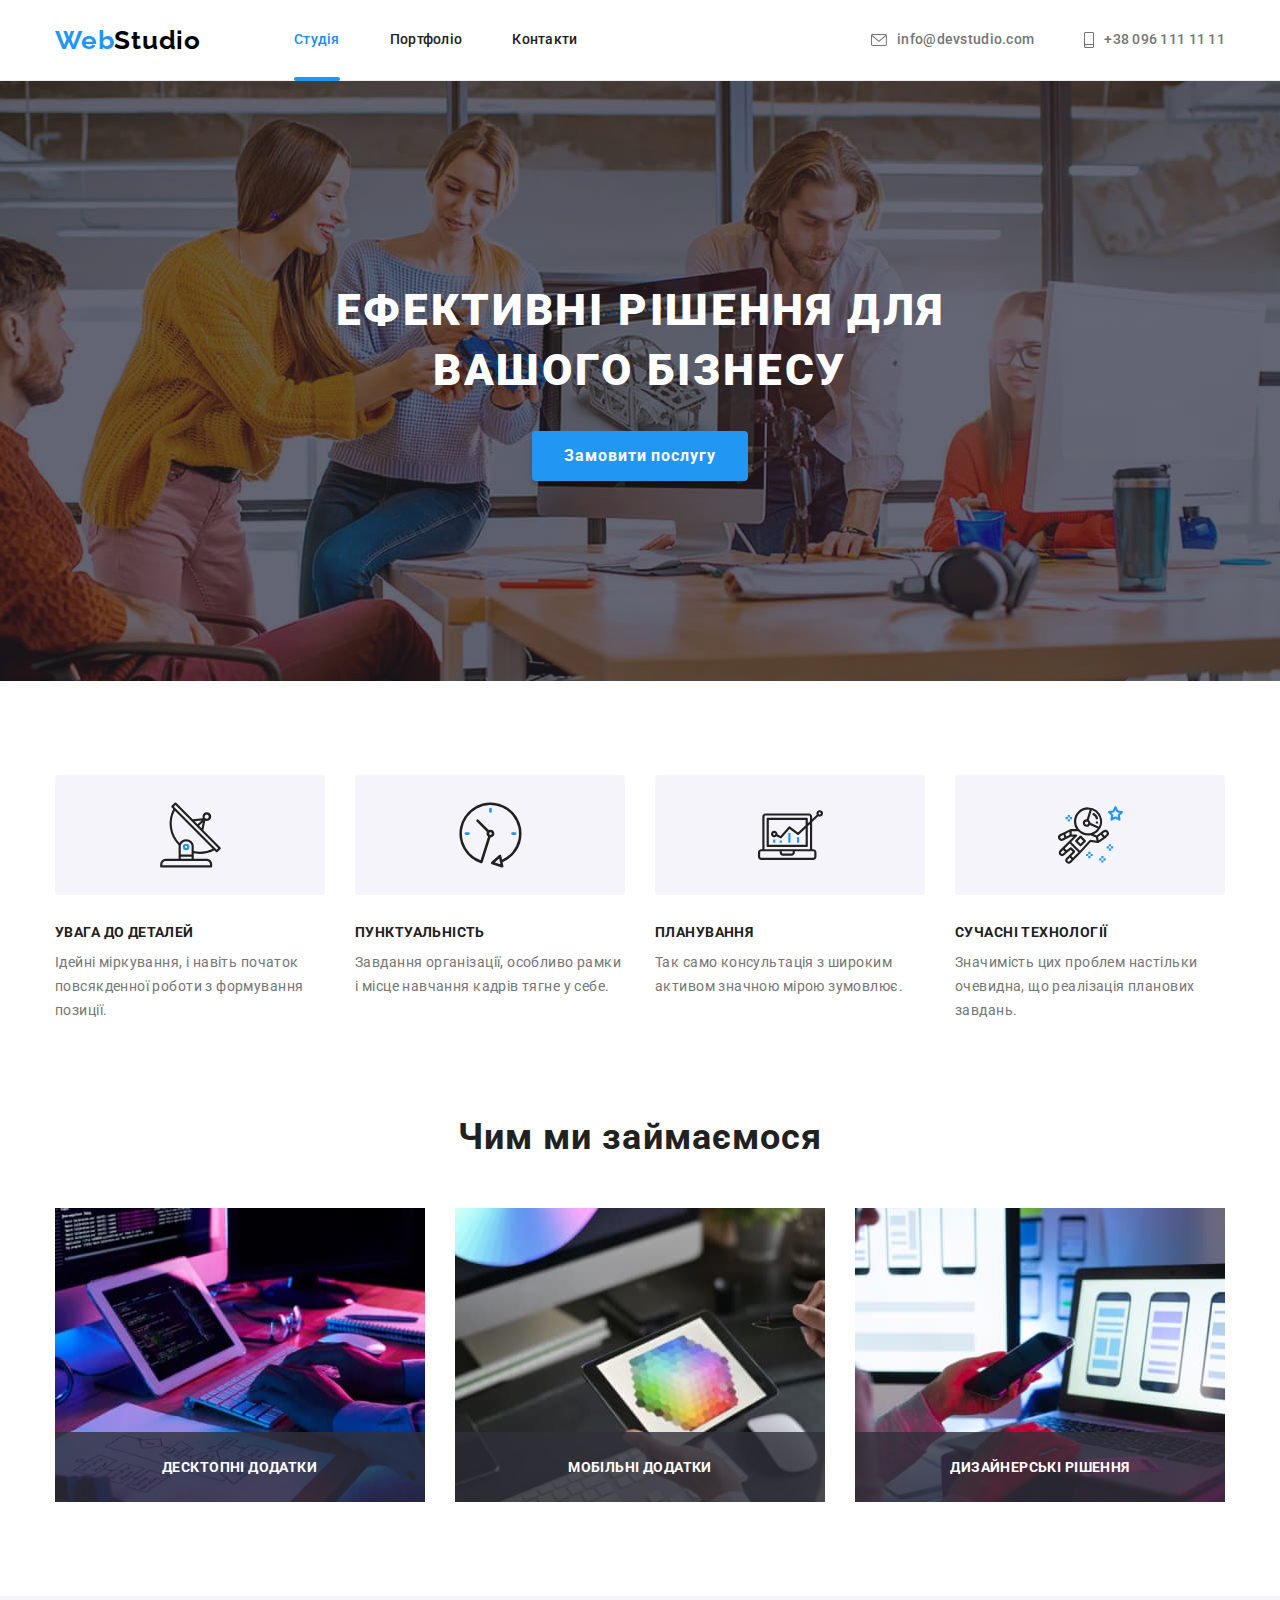
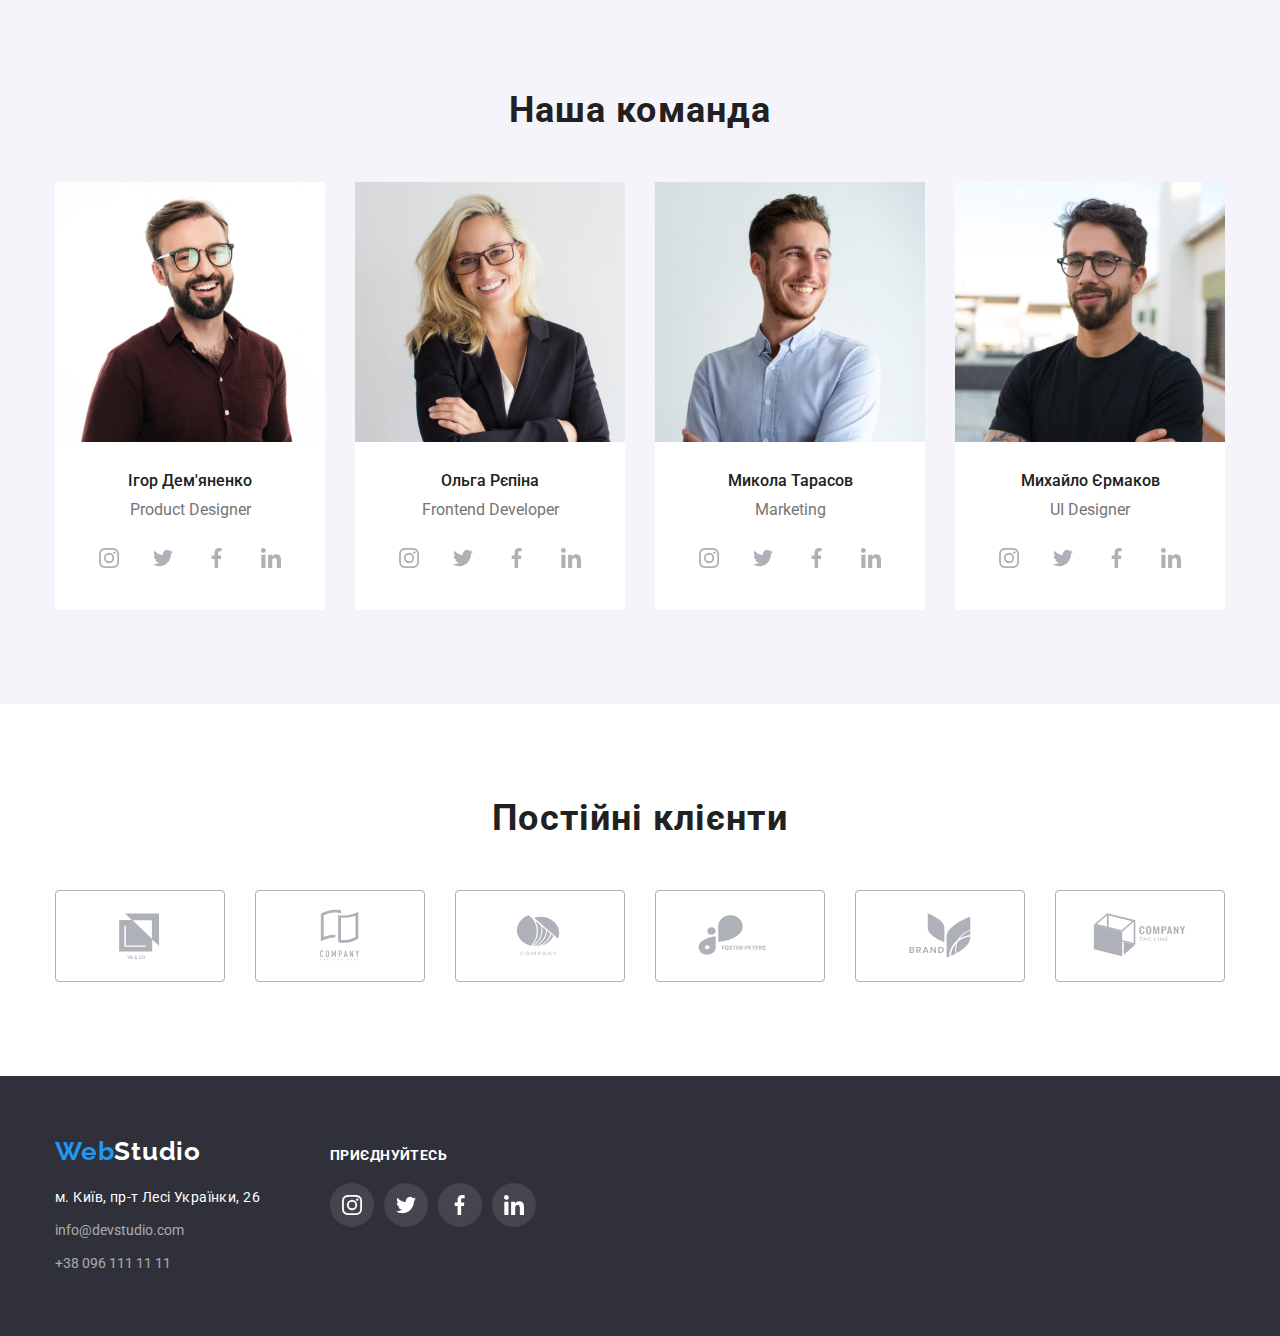
==== index.html @ ad9b6973 "Initial commit" ====
<!DOCTYPE html>
<html lang="uk">
<head>
    <meta charset="UTF-8">
    <meta http-equiv="X-UA-Compatible" content="IE=edge">
    <meta name="viewport" content="width=device-width, initial-scale=1.0">
    <title>WebStudio</title>
    <link rel="preconnect" href="https://fonts.googleapis.com">
    <link rel="preconnect" href="https://fonts.gstatic.com" crossorigin>
    <link href="https://fonts.googleapis.com/css2?family=Raleway:wght@700&family=Roboto:wght@400;500;700;900&display=swap"
        rel="stylesheet">
        <link rel="stylesheet" href="https://cdnjs.cloudflare.com/ajax/libs/modern-normalize/1.1.0/modern-normalize.min.css">
   <link rel="stylesheet" href="./css/styles.css">
</head>
<body>
<header class="header">
    <div class="container main-nav">
    <nav class="site-nav">
        <a class="link-logo" href=""><span class="logo">Web</span><span class="logo-title">Studio</span></a>
        <ul class="list site-nav-list">
            <li class="item"><a class="link current" href="./index.html">Студія</a></li>
            <li class="item"><a class="link" href="./portfolio.html">Портфоліо</a></li>
            <li class="item"><a class="link" href="">Контакти</a></li>
        </ul>
    </nav>
    <div class="header-container">
            <ul class="nav-list list">
        <li><a class="header-link" href="mailto=info@devstudio.com">
           <svg class="header-icon" width="16" height="12">
            <use class="nav-icon" href="./images/sprite.svg#icon-envelope"></use>
            </svg>info@devstudio.com</a></li>
        <li><a class="header-link" href="tel=+380961111111">
        <svg class="header-icon-smartphone" width="10" height="16 ">
         <use class="nav-icon" href="./images/sprite.svg#icon-smartphone"></use>
        </svg>+38 096 111 11 11</a></li>
    </ul>
    </div>
    </div>
</header>
    <main>
        <section class="hero">
            <h1 class="title">Ефективні рішення для <br> вашого бізнесу</h1>
            <button type="button" class="button" data-modal-open>Замовити послугу</button>
        </section>
        <section class="about">
            <div class="container">
            <h2 class="visually-hidden">Наші переваги</h2>
            <ul class="about-list list">
                <li class="item-satellite">
                    <div class="icon-container">
                    <svg class="about-svg" width="65" height="70px">
                        <use href="./images/symbol-defs.svg#iconsatellite-svg"></use>
                    </svg>
                    </div>
                    <h3 class="features">УВАГА ДО ДЕТАЛЕЙ</h3>
                    <p class="features-text">Ідейні міркування, і навіть початок повсякденної роботи з формування позиції.</p>
                </li>
                <li class="item-clock">
                    <div class="icon-container">
                        <svg class="about-svg" width="65" height="70px">
                            <use href="./images/symbol-defs.svg#iconclock-svg"></use>
                        </svg>
                    </div>
                    <h3 class="features">ПУНКТУАЛЬНІСТЬ</h3>
                    <p class="features-text">Завдання організації, особливо рамки і місце навчання кадрів тягне у себе.</p>
                </li>
                <li class="item-computer">
                    <div class="icon-container">
                        <svg class="about-svg" width="65" height="70px">
                            <use href="./images/symbol-defs.svg#icondiagram-svg"></use>
                        </svg>
                    </div>
                    <h3 class="features">ПЛАНУВАННЯ</h3>
                    <p class="features-text">Так само консультація з широким активом значною мірою зумовлює.</p>
                </li>
                <li class="item-astronaut">
                    <div class="icon-container">
                        <svg class="about-svg" width="65" height="70px">
                            <use href="./images/symbol-defs.svg#iconastronaut-svg"></use>
                        </svg>
                    </div>
                    <h3 class="features">СУЧАСНІ ТЕХНОЛОГІЇ</h3>
                    <p class="features-text">Значимість цих проблем настільки очевидна, що реалізація планових завдань.</p>
                </li>
            </ul>
            </div>
        </section>
        <section class="content">
            <div class="container">
         <h2 class="content-title">Чим ми займаємося</h2>
           <div class="content-container">
        <ul class="list">
            <div class="thumb">
                <li><img src="./images/img-about-1.jpg" alt="допомагаємо скластки робочій графік" width="370"></li>
                <h3 class="thumb-text">Десктопні додатки</h3>
            </div>
            <div class="thumb-item">
                <li><img src="./images/img-about-2.jpg" alt="навчаємо на високому рівні" width="370"></li>
                <h3 class="mobile-app-text">Мобільні додатки</h3>
            </div>
            <div class="thumb-designe">
                <li><img src="./images/img-abour-3.jpg" alt="здійснюєм ваші мрії" width="370"></li>
                <h3 class="thumb-designe-text">Дизайнерські рішення</h3>
            </div>
        </ul>
        </div>
         </div>
        </section>
        <section class="slider">
          <div class="container">
            <h2 class="slider-heading">Наша команда</h2>
            <ul class="list slider-list">
                <li class="slider-text">
                    <img class="slider-img" src="./images/img-igor.jpg" alt="Персонал" width="270"/>
                    <div class="primary-slider-text">
                       <h3 class="slider-title">Ігор Дем'яненко</h3>
                        <p class="slider-text">Product Designer</p>
                    <ul class="list slider-list-icon">
                        <li class="slider-text-icon">
                            <a class="soc-icons-link" href="#">
                          <svg width="20" height="20">
                            <use class="slider-icon-bg" href="./images/symbol-defs.svg#iconinstagram-svg"></use>
                          </svg>
                        </a></li>
                        <li class="slider-text-icon">
                            <a class="soc-icons-link" href="#">
                            <svg width="20" height="20">
                            <use class="slider-icon-bg" href="./images/symbol-defs.svg#icontwitter-svg"></use>
                            </svg>
                        </a></li>
                        <li class="slider-text-icon">
                            <a class="soc-icons-link" href="#">
                            <svg width="20" height="20">
                                <use class="slider-icon-bg" href="./images/symbol-defs.svg#iconfacebook-svg"></use>
                            </svg>
                        </a></li>
                        <li class="slider-text-icon">
                            <a class="soc-icons-link" href="#">
                            <svg width="20" height="20">
                                <use class="slider-icon-bg" href="./images/symbol-defs.svg#iconlinkedin-svg"></use>
                            </svg>
                        </a></li>
                    </ul>
                    </div>
                </li>
                <li class="slider-text">
                    <img class="slider-img" src="./images/img-olga.jpg" alt="Персонал" width="270"/>
                    <div class="primary-slider-text">
                       <h3 class="slider-title">Ольга Рєпіна</h3>
                       <p class="slider-text">Frontend Developer</p>
                    <ul class="list slider-list-icon">
                        <li class="slider-text-icon">
                            <a class="soc-icons-link" href="#">
                                <svg width="20" height="20">
                                    <use class="slider-icon-bg" href="./images/symbol-defs.svg#iconinstagram-svg"></use>
                                </svg>
                            </a>
                        </li>
                        <li class="slider-text-icon">
                            <a class="soc-icons-link" href="#">
                                <svg width="20" height="20">
                                    <use class="slider-icon-bg" href="./images/symbol-defs.svg#icontwitter-svg"></use>
                                </svg>
                            </a>
                        </li>
                        <li class="slider-text-icon">
                            <a class="soc-icons-link" href="#">
                                <svg width="20" height="20">
                                    <use class="slider-icon-bg" href="./images/symbol-defs.svg#iconfacebook-svg"></use>
                                </svg>
                            </a>
                        </li>
                        <li class="slider-text-icon">
                            <a class="soc-icons-link" href="#">
                                <svg width="20" height="20">
                                    <use class="slider-icon-bg" href="./images/symbol-defs.svg#iconlinkedin-svg"></use>
                                </svg>
                            </a>
                        </li>
                    </ul>
                    </div>
                </li>
                <li class="slider-text">
                    <img class="slider-img" src="./images/img-mukola.jpg" alt="Персонал" width="270"/>
                    <div class="primary-slider-text">
                        <h3 class="slider-title">Микола Тарасов</h3>
                        <p class="slider-text">Marketing</p>
                    <ul class="list slider-list-icon">
                        <li class="slider-text-icon">
                            <a class="soc-icons-link" href="#">
                                <svg width="20" height="20">
                                    <use class="slider-icon-bg" href="./images/symbol-defs.svg#iconinstagram-svg"></use>
                                </svg>
                            </a>
                        </li>
                        <li class="slider-text-icon">
                            <a class="soc-icons-link" href="#">
                                <svg width="20" height="20">
                                    <use class="slider-icon-bg" href="./images/symbol-defs.svg#icontwitter-svg"></use>
                                </svg>
                            </a>
                        </li>
                        <li class="slider-text-icon">
                            <a class="soc-icons-link" href="#">
                                <svg width="20" height="20">
                                    <use class="slider-icon-bg" href="./images/symbol-defs.svg#iconfacebook-svg"></use>
                                </svg>
                            </a>
                        </li>
                        <li class="slider-text-icon">
                            <a class="soc-icons-link" href="#">
                                <svg width="20" height="20">
                                    <use class="slider-icon-bg" href="./images/symbol-defs.svg#iconlinkedin-svg"></use>
                                </svg>
                            </a>
                        </li>
                    </ul>
                        </div>
                </li>
                <li class="slider-text">
                    <img class="slider-img" src="./images/img-mykhailo.jpg" alt="Персонал" width="270">
                    <div class="primary-slider-text">
                        <h3 class="slider-title">Михайло Єрмаков</h3>
                        <p class="slider-text">UI Designer</p>
                        <ul class="list slider-list-icon">
                            <li class="slider-text-icon">
                                <a class="soc-icons-link" href="#">
                                    <svg width="20" height="20">
                                        <use class="slider-icon-bg" href="./images/symbol-defs.svg#iconinstagram-svg"></use>
                                    </svg>
                                </a>
                            </li>
                            <li class="slider-text-icon">
                                <a class="soc-icons-link" href="#">
                                    <svg width="20" height="20">
                                        <use class="slider-icon-bg" href="./images/symbol-defs.svg#icontwitter-svg"></use>
                                    </svg>
                                </a>
                            </li>
                            <li class="slider-text-icon">
                                <a class="soc-icons-link" href="#">
                                    <svg width="20" height="20">
                                        <use class="slider-icon-bg" href="./images/symbol-defs.svg#iconfacebook-svg"></use>
                                    </svg>
                                </a>
                            </li>
                            <li class="slider-text-icon">
                                <a class="soc-icons-link" href="#">
                                    <svg width="20" height="20">
                                        <use class="slider-icon-bg" href="./images/symbol-defs.svg#iconlinkedin-svg"></use>
                                    </svg>
                                </a>
                            </li>
                        </ul>
                        </div>
                </li>
            </ul>
             </div>
        </section>
        <section class="customers">
            <div class="container">
            <h2 class="customers-title">Постійні клієнти</h2>
            <ul class="list customers-list">
                <li>
                    <a class="customers-link" href="#">
                        <svg class="customer-icon-icons" width="106" height="60">
                            <use class="customers-icon" href="./images/symbol-logo-svg.svg#iconlogo-ya-svg"></use>
                        </svg>
                    </a>
                </li>
                <li>
                    <a class="customers-link" href="#">
                        <svg class="customer-icon-icons" width="106" height="60">
                            <use class="customers-icon" href="./images/symbol-logo-svg.svg#iconlogo-tagline-svg"></use>
                        </svg>
                    </a>
                </li>
                <li>
                    <a class="customers-link" href="#">
                        <svg class="customer-icon-icons" width="106" height="60">
                            <use class="customers-icon" href="./images/symbol-logo-svg.svg#iconlogo-company-svg"></use>
                        </svg>
                    </a>
                </li>
                <li>
                    <a class="customers-link" href="#">
                        <svg class="customer-icon-icons" width="106" height="60">
                            <use class="customers-icon" href="./images/symbol-logo-svg.svg#iconlogo-foster-svg"></use>
                        </svg>
                    </a>
                </li>
                <li>
                    <a class="customers-link" href="#">
                        <svg class="customer-icon-icons" width="106" height="60">
                            <use class="customers-icon" href="./images/symbol-logo-svg.svg#iconlogo-brand-svg"></use>
                        </svg>
                    </a>
                </li>
                <li>
                    <a class="customers-link" href="#">
                        <svg class="customer-icon-icons" width="106" height="60">
                            <use class="customers-icon" href="./images/symbol-logo-svg.svg#iconlogo-tag-svg"></use>
                        </svg>
                    </a>
                </li>
            </ul>
            </div>
        </section>
    </main>
    <footer class="footer">
        <div class="container footer-container">
            <div class="primary-footer">
            <a class="link-logo footer-link" href="./index.html"><span class="logo">Web</span><span
                    class="footer-title">Studio</span></a>
            <address>
                <ul class="list footer-list">
                    <li class="item">
                        <a class="footer-adress" href="https://goo.gl/maps/4LqHr1r6RmhCcxyH7" target="_blank"
                            rel="noopener nofollow noreferrer">м. Київ, пр-т Лесі Українки, 26</a>
                    </li>
                    <li class="item"><a class="footer-contacts" href="mailto=info@devstudio.com">info@devstudio.com</a></li>
                    <li class="item"><a class="footer-contacts" href="tel=+380961111111">+38 096 111 11 11</a></li>
                </ul>
            </address>
            </div>
            <div class="container-icons">
        <h2 class="footer-title-icons">приєднуйтесь</h2>
        <ul class="list footer-list-icons">
            <li>
                <a class="soc-ocons-footer" href="#">
                <svg class="soc-icons-image" width="20" height="20">
                    <use class="footer-icon" href="./images/symbol-defs.svg#iconinstagram-svg"></use>
                    </svg>
                </a>
            </li>
            <li>
                <a class="soc-ocons-footer" href="#">
                <svg width="20" height="20">
                        <use class="footer-icon" href="./images/symbol-defs.svg#icontwitter-svg"></use>
                    </svg>
                </a>
            </li>
            <li>
                <a class="soc-ocons-footer" href="#">
                    <svg width="20" height="20">
                        <use class="footer-icon" href="./images/symbol-defs.svg#iconfacebook-svg"></use>
                    </svg>
                </a>
            </li>
            <li>
                <a class="soc-ocons-footer" href="#">
                    <svg width="20" height="20">
                        <use class="footer-icon" href="./images/symbol-defs.svg#iconlinkedin-svg"></use>
                    </svg>
                </a>
            </li>
        </ul>
        </div>
        </div>
    </footer>
    <div class="backdrop is-hidden" data-modal>
        <div class="modal">
            <button type="button" class="button-modal" data-modal-close>
                <svg class="modal-svg" width="18" height="18">
                    <use class="modal-icon" href="./images/symbol-logo-svg.svg#iconclose-black-svg"></use>
                </svg>
            </button>
        </div>
    </div>
    <script src="./modal.js"></script>
</body>
</html>
---- css/styles.css ----
:root{
    --title-text-color: #212121;
    --section-background-color: #F5F4FA;
    --second-background-color: #2F303A;
    --footer-contacts-color:  rgba(255, 255, 255, 0.6);
    --second-text-color: #757575;
    --ptimary-backgrond-color: #FFFFFF;
        --primary-text-color: #FFFFFF;
        --accent-text-color: #2196F3;
        --second-accent-color: #188CE8;
        --accent-background-color: #188CE8;
        --thumb-bg: rgba(47, 48, 58, 0.8);
}
h1,
h2,
h3,
h4,
p,
ul {
    margin: 0;
}
img {
    display: block;
    max-width: 100%;
}
  .list {
      list-style: none;
      margin: 0;
      padding: 0;
  }
.container {
    width: 1200px;
    padding-left: 15px;
    padding-right: 15px;
    margin: 0 auto;
}
.link-logo {
    font-family: 'Raleway';
        font-weight: 700;
        font-size: 26px;
        line-height: 1.19;
        letter-spacing: 0.03em;
        text-align: center;
}
.header {
    border-bottom: 1px solid #ECECEC;
}
 .site-nav .link {
    padding-top: 32px;
    padding-bottom: 32px;
    display: block;
    transition: color 250ms cubic-bezier(0.4, 0, 0.2, 1);
 }
.nav-list {
    align-items: center;
    display: flex;
}
 .nav-list .header-link {
    display: flex;
    padding-top: 32px;
        padding-bottom: 32px;
        align-items: center;
 }
.main-nav {
    display: flex;
    align-items: center;
}
.link.current::after {
    content: '';
    display: block;
    width: 100%;
    height: 4px;
    bottom: -1;
    margin-bottom: -2px;
    transform: translate(0, -50%);
    position: absolute;
    background-color: var(--accent-text-color);
    border-radius: 2px;
}

.site-nav-list .item {
    position: relative;
}
.logo {
    color: var(--accent-text-color);
}
.logo-title {
    color: rgba(0, 0, 0, 1);
}
.header .container {
    display: flex;
    align-items: center;
    margin-left: auto;
   
      
}
.header-container {
    align-items: center;
    display: flex;
    margin-left: auto;
}
.nav-icon {
    fill: var(--second-text-color);
    width: 16px;
    height: 16px;
}
.nav-icon-envelope {
    width: 16px;
    height: 12px;
}
body {
    background-color: var(--ptimary-backgrond-color);
    font-family: Roboto, sans-serif;
}

a {
    text-decoration: none;
}
.site-nav {
    background-color: var(--ptimary-backgrond-color);
}
 .main-nav .site-nav {
    display: flex;
    align-items: center;
 }

.site-nav .link {
    color: var(--title-text-color);
    font-family: Roboto, sans-serif;
    font-weight: 500;
        font-size: 14px;
        line-height: 1.14;
        letter-spacing: 0.02em;
        cursor: pointer;
        }
.link  {
    color: var(--title-text-color);
        font-family: Roboto, sans-serif;
        font-weight: 500;
        font-size: 14px;
        line-height: 1.14 ;
        letter-spacing: 0.02em;
        list-style: inherit;
         }

         .link.current::after {
          content: '';
          display: block;
           width: 100%;
           height: 4px;
           bottom: -1px;
                     transform: translate(0, -50%);
                     position: absolute;
                     background-color: var(--accent-text-color);
                     border-radius: 2px;
                 }
        
                 .site-nav-list .item {
                     position: relative;
                 }
         .nav-list {
            display: flex;
            gap: 50px;
            margin-left: auto;
          
         }
         .header-link {
          color: var(--second-text-color);
        font-weight: 500;
            font-size: 14px;
            line-height: 1.14;
            letter-spacing: 0.02em;
            align-items: center;
            gap: 10px;
            transition: color 250ms cubic-bezier(0.4, 0, 0.2, 1);
         }
        .header-icon {
            fill: currentColor;
            background-repeat: no-repeat;
        }

        .header-link .nav-icon {
            transition: fill 250ms cubic-bezier(0.4, 0, 0.2, 1);
        }
         .header-link:focus .nav-icon,
         .header-link:hover .nav-icon {
            fill: var(--accent-text-color);
         }
        .header-link:focus,
        .header-link:hover {
            color: var(--accent-text-color);
        }
        .header-icon-smartphone {
            width: 10px;
            height: 16px;
        }
    
 .link.current {
    color: var(--second-accent-color);
 }
.link:hover,
.link:focus {
    color: var(--accent-text-color);
}
.site-nav-list {
    display: flex;
    gap: 50px;
   margin-left: 93px;
}

    .site-nav .link:focus,
    .site-nav .link:hover {
        color: var(--accent-text-color);
    }

  
    link {
        text-decoration: none;
    }
    
    .auth-link .link:hover,
    .auth-link .link:focus {
      background-color: var(--accent-background-color);
        }
        .hero {
            background-color: #C4C4C4;
            text-align: center;
            padding-top: 200px;
            padding-bottom: 200px;
            background-image: linear-gradient(rgba(47, 48, 58, 0.4), rgba(47, 48, 58, 0.4)), url(../images/hero-bg.jpg);
            background-repeat: no-repeat;
            background-position: center;
            background-size: cover;
            max-width: 1600px;
            align-items: center;
            margin-right: auto;
            margin-left: auto;
        }
        .title {
            color: var(--primary-text-color);
                font-weight: 900;
                font-size: 44px;
                line-height: 1.36;
                letter-spacing: 0.06em;
                text-transform: uppercase;
                margin-bottom: 30px;
        }
       .visually-hidden{
        position: absolute;
        width: 1px;
        height: 1px;
        margin: 1px;
        padding: 0;
        overflow: hidden;
        border: 0;
        clip: rect(0 0 0 0);
       }
                                          /* button */
     .button {
        color: rgba(255, 255, 255, 1);
        background-color: #2196F3;
            font-weight: 700;
            font-size: 16px;
            line-height: 1.88;
            letter-spacing: 0.06em;
            font-family: inherit;
            cursor: pointer;
            border-radius: 4px;
            padding: 10px 32px;
            border: transparent;
            box-shadow: 0px 4px 4px rgba(0, 0, 0, 0.15);
            transition: color 250ms cubic-bezier(0.4, 0, 0.2, 1), background-color 250ms cubic-bezier(0.4, 0, 0.2, 1);
     }
     .button:hover,
     button:focus {
background-color: var(--accent-background-color);
     }
     .btn {
        color: var(--title-text-color);
        background-color: var(--section-background-color);
       
            font-weight: 500;
            font-size: 16px;
            line-height: 1.62;
            font-family: inherit;
            cursor: pointer;
            border-radius: 4px;
           border-color: transparent;
           padding: 6px 22px;
           letter-spacing: 0.03em;

        transition: color 250ms cubic-bezier(0.4, 0, 0.2, 1), background-color 250ms cubic-bezier(0.4, 0, 0.2, 1), box-shadow 250ms cubic-bezier(0.4, 0, 0.2, 1);
       
     }
     .btn:hover,
     .btn:focus {
        background-color: #2196F3;
        color: var(--primary-text-color);
        box-shadow: 0px 3px 1px rgba(0, 0, 0, 0.1), 0px 1px 2px rgba(0, 0, 0, 0.08), 0px 2px 2px rgba(0, 0, 0, 0.12);
     }
       
     
                                         /* hero */
        .about {
            padding-bottom: 94px;
            padding-top: 94px;
        
        } 
        .about-list {
           display: flex;
           gap: 30px;
        }
        .about-list li {
            flex-basis: calc((100% - 3 * 30px) / 4);
        }
        .icon-container {
            align-items: center;
            justify-content: center;
            width: 270px;
            height: 120px;
            background-color: var(--section-background-color);
            display: flex;
            margin-bottom: 30px;
            border-radius: 4px;

        }
        .content .list {
            display: flex;
            gap: 30px;
        }
     .features {
        color: var(--title-text-color);
        font-style: normal;
            font-weight: 700;
            font-size: 14px;
            line-height: 1.14;
            letter-spacing: 0.03em;
            margin-bottom: 10px;
     } 
     .features-text {
        color: var(--second-text-color);
            font-size: 14px;
            line-height: 1.71;
            letter-spacing: 0.03em;
     }
     .content {
        padding-bottom: 94px;
        /* flex-basis: calc((100% - 60px) /3); */
     }
     .content-container {
        display: flex;
        flex-basis: calc((100% - 60px) /3);
     }
   .content-title {
    color: var(--title-text-color);
    font-weight: 700;
        font-size: 36px;
        line-height: 1.16;
        text-align: center;
        letter-spacing: 0.03em;
        margin-top: 0;
     margin-bottom: 50px;
   }
   .thumb {
       position: relative;
   }

   .thumb-text {
       font-size: 14px;
       line-height: 1.14px;
       text-align: center;
       letter-spacing: 0.03em;
       background: var(--thumb-bg);
       color: var(--primary-text-color);
       bottom: 0;
       left: 50%;
       transform: translate(-50%, 0);
       display: flex;
       position: absolute;
        width: 370px;
        height: 70px;
       padding: 27px 107px;
       text-transform: uppercase;
       align-items: center;


   }
   .thumb-item {
    position: relative;
   }

   .mobile-app-text {
    font-size: 14px;
    line-height: 1.14px;
    text-align: center;
    letter-spacing: 0.03em;
    background: var(--thumb-bg);
    color: var(--primary-text-color);
    bottom: 0;
    left: 50%;
    transform: translate(-50%, 0);
    display: flex;
    position: absolute;
    width: 370px;
    height: 70px;
    text-transform: uppercase;
    align-items: center;
    justify-content: center;
   


   }
   .thumb-designe {
    position: relative;
   }
   .thumb-designe-text {
    font-size: 14px;
        line-height: 1.14px;
        text-align: center;
        letter-spacing: 0.03em;
        background: var(--thumb-bg);
        color: var(--primary-text-color);
        bottom: 0;
        left: 50%;
        transform: translate(-50%, 0);
        display: flex;
        position: absolute;
        width: 370px;
        height: 70px;
        text-transform: uppercase;
        align-items: center;
        justify-content: center;
   }
   .slider {
    background-color: var(--section-background-color);
    padding-top: 94px;
    padding-bottom: 94px;


   }
   .slider-list {
    display: flex;
    gap: 30px;
 
   }

   .slider-text {
    text-align: center;
   }

   .slider-heading {
    color: var(--title-text-color);
    font-weight: 700;
        font-size: 36px;
        line-height: 1.16;
        text-align: center;
        letter-spacing: 0.03em;
        margin-top: 0;
        margin-bottom: 50px;
   }
.slider-title {
    color: var(--title-text-color);
    font-weight: 500;
        font-size: 16px;
        line-height: 1.18;
        margin-bottom: 10px;
}

.slider-text {
    color: var(--second-text-color);
        font-size: 16px;
        line-height: 1.18;
        background-color: var(--ptimary-backgrond-color);
}

.soc-icons-link {
    width: 44px;
    height: 44px;
    border-radius: 50%;
    align-items: center;
    justify-content: center;
    display: flex;
    transition: background-color 250ms cubic-bezier(0.4, 0, 0.2, 1);
}
.soc-icons-link .slider-icon-bg {
    transition: fill 250ms cubic-bezier(0.4, 0, 0.2, 1);
}
.slider-list-icon {
    display: flex;
    align-items: center;
    justify-content: center;
    margin-top: 16px;
    gap: 10px;
    }
    .slider-icon-bg {
        fill: #AFB1B8;
  }
   .footer-contacts:hover,
   .footer-contacts:focus {
    color: var(--accent-text-color);
   }
   .footer-adress:hover,
   .footer-adress:focus {
       color: var(--accent-text-color);
   }

   .soc-icons-link:hover .slider-icon-bg,
   .soc-icons-link:focus .slider-icon-bg {
    fill: var(--primary-text-color);
   }

    .customers {
        background-color: var(--ptimary-backgrond-color);
        padding-top: 94px;
        padding-bottom: 94px;
    }
    .customers-title {
        font-weight: 700;
        font-size: 36px;
        line-height: 1.16;
        text-align: center;
        letter-spacing: 0.03em;
        color: var(--title-text-color);
        margin-right: auto;
        margin-left: auto;
        margin-bottom: 50px;
    }
    .customers-list {
        display: flex;
        gap: 30px;
        align-items: center;
    }


    .customers-link {
        display: flex;
        width: 170px;
        height: 92px;
        justify-content: center;
        align-items: center;
        border: 1px solid #AFB1B8;
        border-radius: 4px;
        padding: 16px 32px;
        background-color: var(--ptimary-backgrond-color);
        transition: border-color 250ms cubic-bezier(0.4, 0, 0.2, 1);
    }

    .customers-link .customers-icon {
        transition: fill 250ms cubic-bezier(0.4, 0, 0.2, 1);
    }


        .customers-container {
            background-color: var(--ptimary-backgrond-color);
            padding: 16px 32px;
            text-align: center;
            border: 1px solid #AFB1B8;
             border-radius: 4px;
        }

        .customers-link:focus,
        .customers-link:hover {
            border-color: var(--accent-text-color);
        }
        .customers-link:focus  .customers-icon ,
        .customers-link:hover  .customers-icon {
            fill: var(--accent-text-color);
        }

        .customers-icon {
            fill: #AFB1B8;
        }

footer {
    background-color: var(--second-background-color);
    padding-top: 60px;
    padding-bottom: 60px;
}
.footer-link {
    margin-bottom: 20px;
    display: inline-block;
}
.footer-title {
    color: var(--primary-text-color);
}

.footer-contacts {
        color: var(--footer-contacts-color);
        font-size: 14px;
        line-height: 1.71;
        font-style: normal;
        display: inline-block;
        transition: color 250ms cubic-bezier(0.4, 0, 0.2, 1), background-color 250ms cubic-bezier(0.4, 0, 0.2, 1);
}

.footer-adress {
    color: var(--primary-text-color);
        font-size: 14px;
        line-height: 1.71;
        letter-spacing: 0.03em;
        font-style: normal;
        display: inline-block;
        transition: color 250ms cubic-bezier(0.4, 0, 0.2, 1), background-color 250ms cubic-bezier(0.4, 0, 0.2, 1);
}

.footer-list .item {
    margin-bottom: 9px;
}

.footer-list .item:last-child {
    margin-bottom: 0;
}


.soc-ocons-footer:focus,
.soc-ocons-footer:hover {
    color: var(--accent-text-color);
}
    
 


.cart {
   padding-top: 94px;
   padding-bottom: 94px;

}
.cart-title {
color: var(--title-text-color);
font-weight: 700;
    font-size: 18px;
    line-height: 2;
    letter-spacing: 0.03em;
    margin-bottom: 4px;
}
.cart-text {
color: var(--second-text-color);
    font-size: 16px;
    line-height: 1.9;
    letter-spacing: 0.03em;
}
.container .cart-list {
    display: flex;
    gap: 8px;
    justify-content: center;
    margin-bottom: 50px;
    text-align: center;
   
}
.container .secondary-list {
    display: flex;
    flex-wrap: wrap;
    gap: 30px;

    
}

 .project-thumb {
    position: relative;
    overflow: hidden;
 }

 .product-text {
    position: absolute;
    top: 0;
    left: 0;
    height: 100%;
    padding: 63px 24px;
    transform: translateY(100%);
    transition: transform 250ms cubic-bezier(0.4, 0, 0.2, 1);

    font-family: Roboto, sans-serif;
    font-weight: 400;
    font-size: 18px;
    line-height: 1.55;
    letter-spacing: 0.03em;

    color: var(--primary-text-color);
    background-color: rgba(33, 150, 243, 0.9);

 }

 .project-item:hover .product-text {
    transform: translateY(0);
 }

 
 
 .secondary-list .item {
    flex-basis: calc((100% - 60px) /3);
 }
 .secondary-list .item:nth-last-child(-n+3) {
    margin-bottom: 0;
 }
  
  .secondary-list .item {
     border-top: none;
  }

 .primary-slider-text {
    padding-top: 30px;
    padding-bottom: 30px;
 }

 .cart-container {
   padding: 20px 24px;
   border: 1px solid #EEEEEE;
   border-top: none;
   }
   .cart-container-link {
    display: block;
    transition: box-shadow 250ms cubic-bezier(0.4, 0, 0.2, 1);
 }
   .cart-container-link:hover,
   .cart-container-link:focus {
    box-shadow: 0px 1px 1px rgba(0, 0, 0, 0.12), 0px 4px 4px rgba(0, 0, 0, 0.06), 1px 4px 6px rgba(0, 0, 0, 0.16);
   }
   .footer-title-icons {
    font-weight: 700;
    font-size: 14px;
    line-height: 16px;
    letter-spacing: 0.03em;
    text-transform: uppercase;
    color: var(--primary-text-color);
    margin-bottom: 20px;
   }
   .footer-list-icons {
    display: flex;
    gap: 10px;
   }
   .container-icons {
    align-items: baseline;
   }
   .primary-footer {
    align-items: baseline;
    margin-right: 70px;
   }
.footer-container {
    align-items: baseline;
    display: flex;
}
.soc-ocons-footer {
    width: 44px;
    height: 44px;
    border-radius: 50%;
    align-items: center;
    justify-content: center;
    display: flex;
    background-repeat: no-repeat;
    background-color: rgba(255, 255, 255, 0.1);
    transition: background-color 250ms cubic-bezier(0.4, 0, 0.2, 1), fill 250ms cubic-bezier(0.4, 0, 0.2, 1);
}
.soc-ocons-footer:hover,
.soc-ocons-footer:focus {
    background-color: var(--second-accent-color);
}
.footer-icon {
    fill: var(--primary-text-color);

}
.soc-icons-link:hover,
.soc-icons-link:focus {
    fill: var(--primary-text-color);
    background-color: var(--accent-text-color);
}
.link.current::after {
    content: '';
    display: block;
    width: 100%;
    height: 4px;
    bottom: -1px;
    transform: translate(0, -50%);
    position: absolute;
    background-color: var(--accent-text-color);
    border-radius: 2px;
}
.site-nav-list .item {
    position: relative;
}


.backdrop {
    position: fixed;
    top: 0;
    left: 0;
    width: 100%;
    height: 100%;
    opacity: 1;
    transition: opacity 250ms cubic-bezier(0.4, 0, 0.2, 1), visibility 250ms cubic-bezier(0.4, 0, 0.2, 1);

    
}

.is-hidden {
    opacity: 0;
    pointer-events: none;
    visibility: hidden;
}

.modal {
    position: absolute;
    top: 50%;
    left: 50%;
    transform: translate(-50%, -50%) scale(1);
    transition: transform 250ms cubic-bezier(0.4, 0, 0.2, 1);

    min-width: 528px;
    min-height: 581px;

    background-color: var(--ptimary-backgrond-color);

    

}

.backdrop.is-hidden .modal {
    transform: translate(-50%, -50%) scale(0);
    transition: transform 250ms cubic-bezier(0.4, 0, 0.2, 1);
}
.button-modal {
    position: absolute;
    top: 8px;
    right: 8px;
    display: flex;
    align-items: center;
    justify-content: center;
    cursor: pointer;

    height: 30px;
    width: 30px;
    border: 1px solid rgba(0, 0, 0, 0.1);
    background-color: var(--ptimary-backgrond-color);
    border-radius: 50%;
    padding: 0;
}
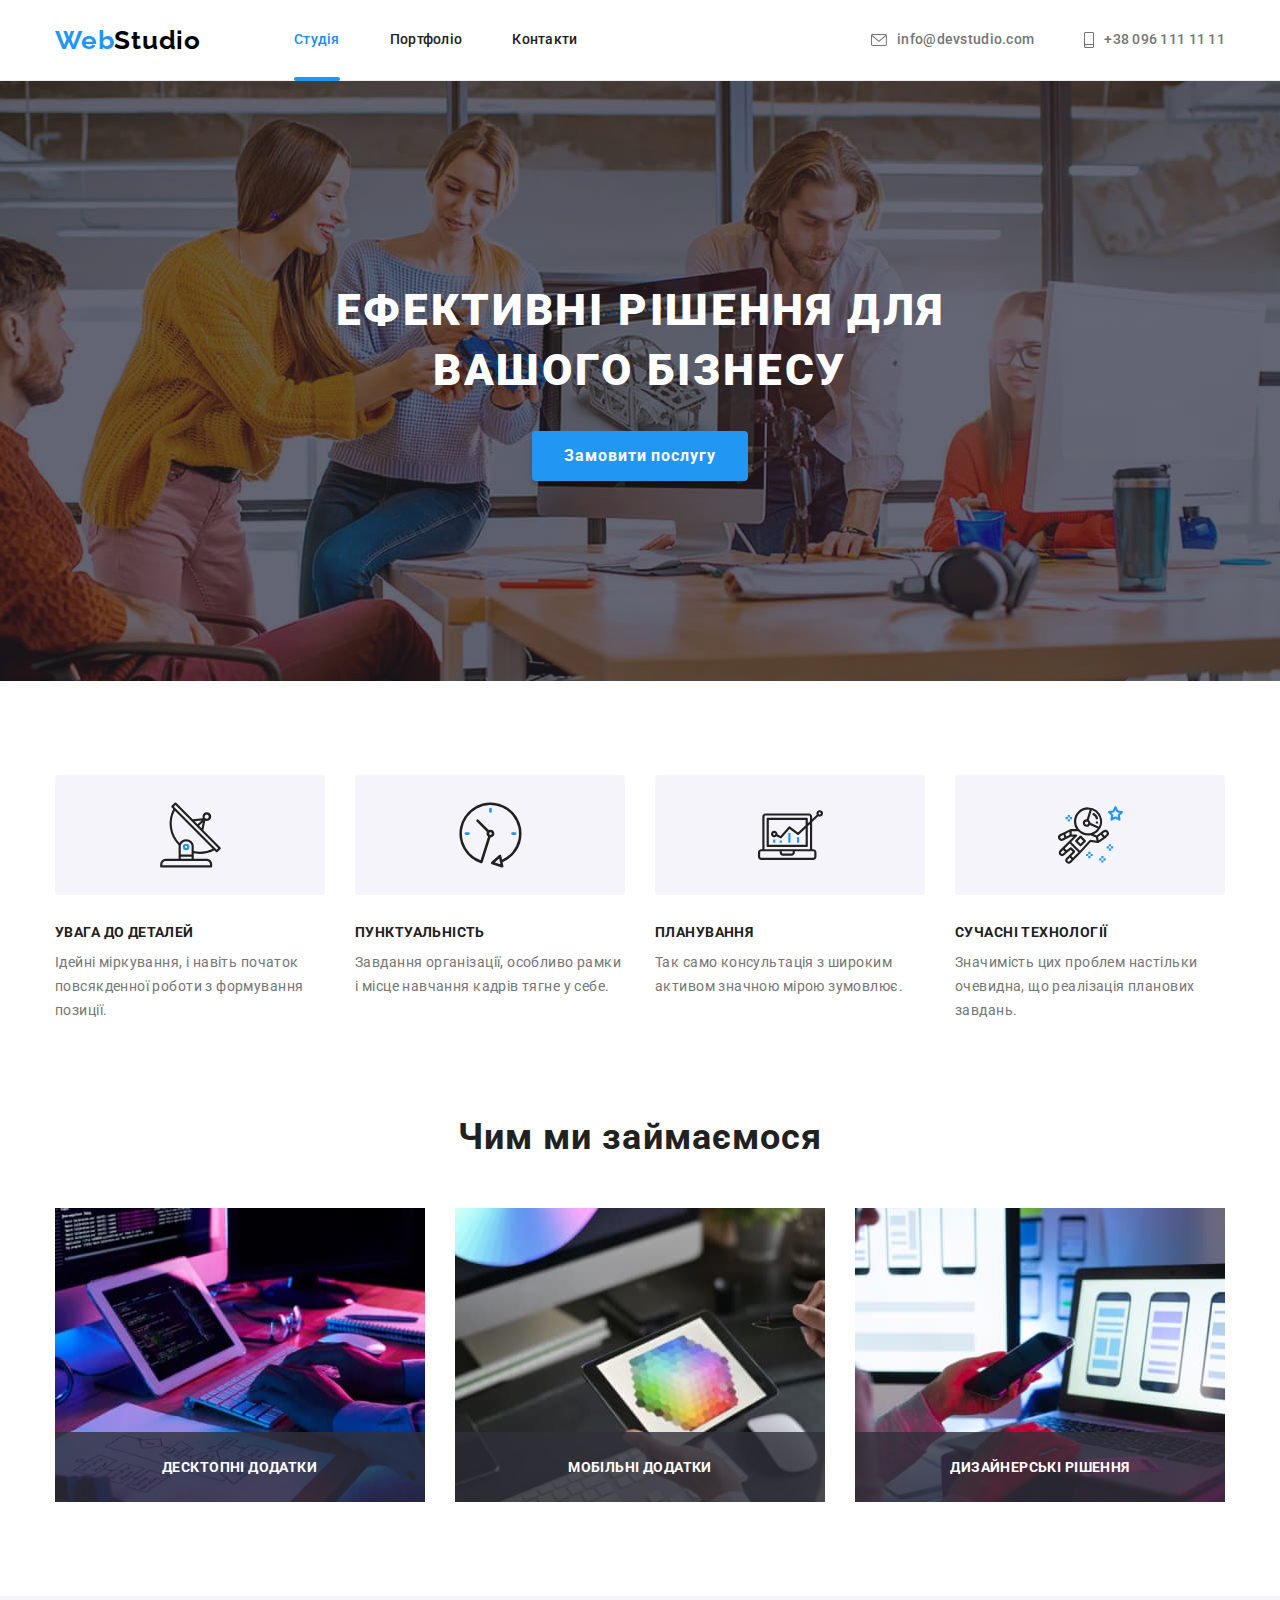
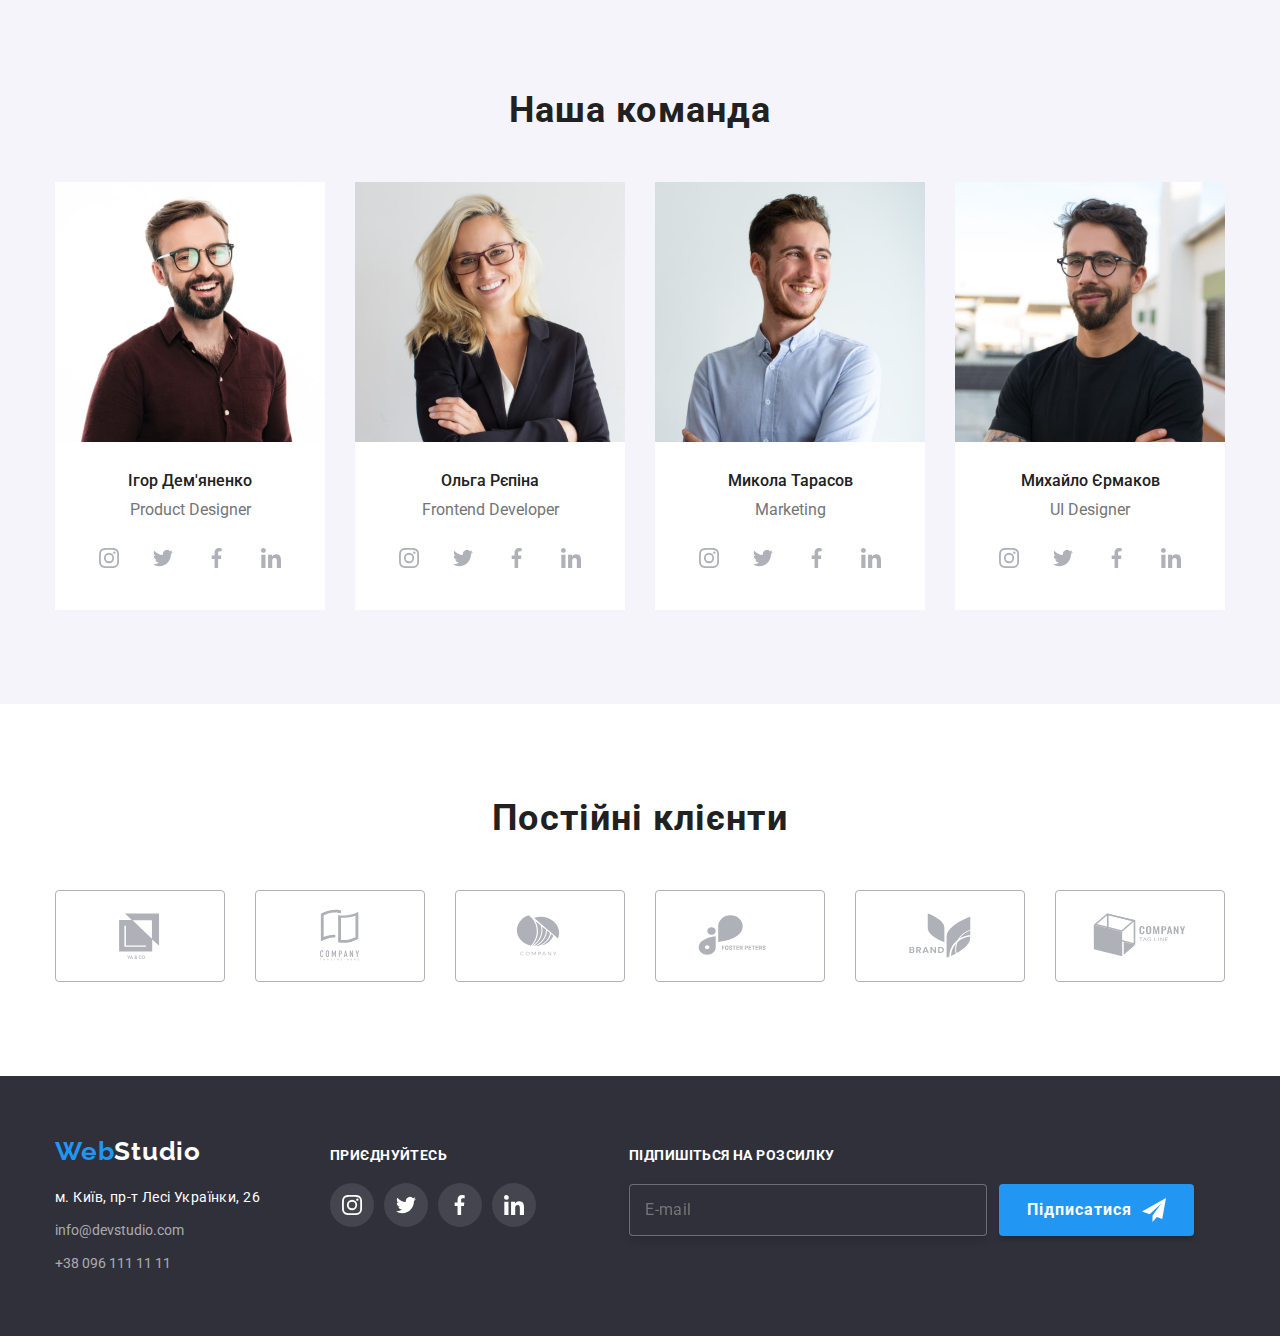
==== commit 415f252d: "gg" ====
--- a/index.html
+++ b/index.html
@@ -38,336 +38,377 @@
     </div>
 </header>
     <main>
-        <section class="hero">
-            <h1 class="title">Ефективні рішення для <br> вашого бізнесу</h1>
-            <button type="button" class="button" data-modal-open>Замовити послугу</button>
-        </section>
-        <section class="about">
-            <div class="container">
-            <h2 class="visually-hidden">Наші переваги</h2>
-            <ul class="about-list list">
-                <li class="item-satellite">
-                    <div class="icon-container">
-                    <svg class="about-svg" width="65" height="70px">
-                        <use href="./images/symbol-defs.svg#iconsatellite-svg"></use>
-                    </svg>
-                    </div>
-                    <h3 class="features">УВАГА ДО ДЕТАЛЕЙ</h3>
-                    <p class="features-text">Ідейні міркування, і навіть початок повсякденної роботи з формування позиції.</p>
-                </li>
-                <li class="item-clock">
-                    <div class="icon-container">
-                        <svg class="about-svg" width="65" height="70px">
-                            <use href="./images/symbol-defs.svg#iconclock-svg"></use>
-                        </svg>
-                    </div>
-                    <h3 class="features">ПУНКТУАЛЬНІСТЬ</h3>
-                    <p class="features-text">Завдання організації, особливо рамки і місце навчання кадрів тягне у себе.</p>
-                </li>
-                <li class="item-computer">
-                    <div class="icon-container">
-                        <svg class="about-svg" width="65" height="70px">
-                            <use href="./images/symbol-defs.svg#icondiagram-svg"></use>
-                        </svg>
-                    </div>
-                    <h3 class="features">ПЛАНУВАННЯ</h3>
-                    <p class="features-text">Так само консультація з широким активом значною мірою зумовлює.</p>
-                </li>
-                <li class="item-astronaut">
-                    <div class="icon-container">
-                        <svg class="about-svg" width="65" height="70px">
-                            <use href="./images/symbol-defs.svg#iconastronaut-svg"></use>
-                        </svg>
-                    </div>
-                    <h3 class="features">СУЧАСНІ ТЕХНОЛОГІЇ</h3>
-                    <p class="features-text">Значимість цих проблем настільки очевидна, що реалізація планових завдань.</p>
-                </li>
-            </ul>
-            </div>
-        </section>
-        <section class="content">
-            <div class="container">
-         <h2 class="content-title">Чим ми займаємося</h2>
-           <div class="content-container">
-        <ul class="list">
-            <div class="thumb">
-                <li><img src="./images/img-about-1.jpg" alt="допомагаємо скластки робочій графік" width="370"></li>
-                <h3 class="thumb-text">Десктопні додатки</h3>
-            </div>
-            <div class="thumb-item">
-                <li><img src="./images/img-about-2.jpg" alt="навчаємо на високому рівні" width="370"></li>
-                <h3 class="mobile-app-text">Мобільні додатки</h3>
-            </div>
-            <div class="thumb-designe">
-                <li><img src="./images/img-abour-3.jpg" alt="здійснюєм ваші мрії" width="370"></li>
-                <h3 class="thumb-designe-text">Дизайнерські рішення</h3>
-            </div>
+<section class="hero">
+ <h1 class="title">Ефективні рішення для <br> вашого бізнесу</h1>
+ <button type="button" class="button" data-modal-open>Замовити послугу</button>
+</section>
+<section class="about">
+    <div class="container">
+    <h2 class="visually-hidden">Наші переваги</h2>
+    <ul class="about-list list">
+        <li class="item-satellite">
+    <div class="icon-container">
+    <svg class="about-svg" width="65" height="70px">
+        <use href="./images/symbol-defs.svg#iconsatellite-svg"></use>
+    </svg>
+    </div>
+    <h3 class="features">УВАГА ДО ДЕТАЛЕЙ</h3>
+    <p class="features-text">Ідейні міркування, і навіть початок повсякденної роботи з формування позиції.</p>
+ </li>
+ <li class="item-clock">
+     <div class="icon-container">
+         <svg class="about-svg" width="65" height="70px">
+             <use href="./images/symbol-defs.svg#iconclock-svg"></use>
+         </svg>
+     </div>
+     <h3 class="features">ПУНКТУАЛЬНІСТЬ</h3>
+     <p class="features-text">Завдання організації, особливо рамки і місце навчання кадрів тягне у себе.</p>
+ </li>
+ <li class="item-computer">
+     <div class="icon-container">
+         <svg class="about-svg" width="65" height="70px">
+             <use href="./images/symbol-defs.svg#icondiagram-svg"></use>
+         </svg>
+     </div>
+     <h3 class="features">ПЛАНУВАННЯ</h3>
+     <p class="features-text">Так само консультація з широким активом значною мірою зумовлює.</p>
+ </li>
+ <li class="item-astronaut">
+     <div class="icon-container">
+         <svg class="about-svg" width="65" height="70px">
+             <use href="./images/symbol-defs.svg#iconastronaut-svg"></use>
+         </svg>
+     </div>
+     <h3 class="features">СУЧАСНІ ТЕХНОЛОГІЇ</h3>
+     <p class="features-text">Значимість цих проблем настільки очевидна, що реалізація планових завдань.</p>
+        </li>
+    </ul>
+    </div>
+</section>
+<section class="content">
+    <div class="container">
+ <h2 class="content-title">Чим ми займаємося</h2>
+   <div class="content-container">
+<ul class="list">
+    <div class="thumb">
+        <li><img src="./images/img-about-1.jpg" alt="допомагаємо скластки робочій графік" width="370"></li>
+        <h3 class="thumb-text">Десктопні додатки</h3>
+    </div>
+    <div class="thumb-item">
+        <li><img src="./images/img-about-2.jpg" alt="навчаємо на високому рівні" width="370"></li>
+        <h3 class="mobile-app-text">Мобільні додатки</h3>
+    </div>
+    <div class="thumb-designe">
+        <li><img src="./images/img-abour-3.jpg" alt="здійснюєм ваші мрії" width="370"></li>
+        <h3 class="thumb-designe-text">Дизайнерські рішення</h3>
+    </div>
+</ul>
+</div>
+ </div>
+</section>
+<section class="slider">
+  <div class="container">
+    <h2 class="slider-heading">Наша команда</h2>
+    <ul class="list slider-list">
+        <li class="slider-text">
+            <img class="slider-img" src="./images/img-igor.jpg" alt="Персонал" width="270"/>
+            <div class="primary-slider-text">
+       <h3 class="slider-title">Ігор Дем'яненко</h3>
+        <p class="slider-text">Product Designer</p>
+    <ul class="list slider-list-icon">
+        <li class="slider-text-icon">
+            <a class="soc-icons-link" href="#">
+          <svg width="20" height="20">
+            <use class="slider-icon-bg" href="./images/symbol-defs.svg#iconinstagram-svg"></use>
+          </svg>
+        </a></li>
+        <li class="slider-text-icon">
+            <a class="soc-icons-link" href="#">
+            <svg width="20" height="20">
+            <use class="slider-icon-bg" href="./images/symbol-defs.svg#icontwitter-svg"></use>
+            </svg>
+        </a></li>
+        <li class="slider-text-icon">
+            <a class="soc-icons-link" href="#">
+            <svg width="20" height="20">
+                <use class="slider-icon-bg" href="./images/symbol-defs.svg#iconfacebook-svg"></use>
+            </svg>
+        </a></li>
+        <li class="slider-text-icon">
+            <a class="soc-icons-link" href="#">
+            <svg width="20" height="20">
+                <use class="slider-icon-bg" href="./images/symbol-defs.svg#iconlinkedin-svg"></use>
+            </svg>
+        </a></li>
+    </ul>
+    </div>
+        </li>
+        <li class="slider-text">
+    <img class="slider-img" src="./images/img-olga.jpg" alt="Персонал" width="270"/>
+    <div class="primary-slider-text">
+       <h3 class="slider-title">Ольга Рєпіна</h3>
+       <p class="slider-text">Frontend Developer</p>
+    <ul class="list slider-list-icon">
+        <li class="slider-text-icon">
+            <a class="soc-icons-link" href="#">
+                <svg width="20" height="20">
+                    <use class="slider-icon-bg" href="./images/symbol-defs.svg#iconinstagram-svg"></use>
+                </svg>
+            </a>
+        </li>
+        <li class="slider-text-icon">
+        <a class="soc-icons-link" href="#">
+            <svg width="20" height="20">
+                <use class="slider-icon-bg" href="./images/symbol-defs.svg#icontwitter-svg"></use>
+            </svg>
+        </a>
+    </li>
+    <li class="slider-text-icon">
+        <a class="soc-icons-link" href="#">
+            <svg width="20" height="20">
+                <use class="slider-icon-bg" href="./images/symbol-defs.svg#iconfacebook-svg"></use>
+            </svg>
+        </a>
+    </li>
+    <li class="slider-text-icon">
+        <a class="soc-icons-link" href="#">
+            <svg width="20" height="20">
+                <use class="slider-icon-bg" href="./images/symbol-defs.svg#iconlinkedin-svg"></use>
+            </svg>
+        </a>
+    </li>
         </ul>
         </div>
+    </li>
+    <li class="slider-text">
+        <img class="slider-img" src="./images/img-mukola.jpg" alt="Персонал" width="270"/>
+    <div class="primary-slider-text">
+        <h3 class="slider-title">Микола Тарасов</h3>
+        <p class="slider-text">Marketing</p>
+    <ul class="list slider-list-icon">
+        <li class="slider-text-icon">
+            <a class="soc-icons-link" href="#">
+                <svg width="20" height="20">
+                    <use class="slider-icon-bg" href="./images/symbol-defs.svg#iconinstagram-svg"></use>
+                </svg>
+            </a>
+        </li>
+        <li class="slider-text-icon">
+            <a class="soc-icons-link" href="#">
+                <svg width="20" height="20">
+                    <use class="slider-icon-bg" href="./images/symbol-defs.svg#icontwitter-svg"></use>
+                </svg>
+            </a>
+        </li>
+        <li class="slider-text-icon">
+            <a class="soc-icons-link" href="#">
+                <svg width="20" height="20">
+                    <use class="slider-icon-bg" href="./images/symbol-defs.svg#iconfacebook-svg"></use>
+                </svg>
+            </a>
+        </li>
+        <li class="slider-text-icon">
+            <a class="soc-icons-link" href="#">
+                <svg width="20" height="20">
+                    <use class="slider-icon-bg" href="./images/symbol-defs.svg#iconlinkedin-svg"></use>
+                </svg>
+            </a>
+        </li>
+    </ul>
+        </div>
+</li>
+<li class="slider-text">
+    <img class="slider-img" src="./images/img-mykhailo.jpg" alt="Персонал" width="270">
+    <div class="primary-slider-text">
+        <h3 class="slider-title">Михайло Єрмаков</h3>
+    <p class="slider-text">UI Designer</p>
+    <ul class="list slider-list-icon">
+        <li class="slider-text-icon">
+            <a class="soc-icons-link" href="#">
+                <svg width="20" height="20">
+                    <use class="slider-icon-bg" href="./images/symbol-defs.svg#iconinstagram-svg"></use>
+                </svg>
+            </a>
+        </li>
+        <li class="slider-text-icon">
+            <a class="soc-icons-link" href="#">
+                <svg width="20" height="20">
+                    <use class="slider-icon-bg" href="./images/symbol-defs.svg#icontwitter-svg"></use>
+                </svg>
+            </a>
+        </li>
+        <li class="slider-text-icon">
+            <a class="soc-icons-link" href="#">
+                <svg width="20" height="20">
+                    <use class="slider-icon-bg" href="./images/symbol-defs.svg#iconfacebook-svg"></use>
+                </svg>
+            </a>
+        </li>
+        <li class="slider-text-icon">
+            <a class="soc-icons-link" href="#">
+                <svg width="20" height="20">
+                    <use class="slider-icon-bg" href="./images/symbol-defs.svg#iconlinkedin-svg"></use>
+                </svg>
+            </a>
+        </li>
+    </ul>
+    </div>
+            </li>
+        </ul>
          </div>
-        </section>
-        <section class="slider">
-          <div class="container">
-            <h2 class="slider-heading">Наша команда</h2>
-            <ul class="list slider-list">
-                <li class="slider-text">
-                    <img class="slider-img" src="./images/img-igor.jpg" alt="Персонал" width="270"/>
-                    <div class="primary-slider-text">
-                       <h3 class="slider-title">Ігор Дем'яненко</h3>
-                        <p class="slider-text">Product Designer</p>
-                    <ul class="list slider-list-icon">
-                        <li class="slider-text-icon">
-                            <a class="soc-icons-link" href="#">
-                          <svg width="20" height="20">
-                            <use class="slider-icon-bg" href="./images/symbol-defs.svg#iconinstagram-svg"></use>
-                          </svg>
-                        </a></li>
-                        <li class="slider-text-icon">
-                            <a class="soc-icons-link" href="#">
-                            <svg width="20" height="20">
-                            <use class="slider-icon-bg" href="./images/symbol-defs.svg#icontwitter-svg"></use>
-                            </svg>
-                        </a></li>
-                        <li class="slider-text-icon">
-                            <a class="soc-icons-link" href="#">
-                            <svg width="20" height="20">
-                                <use class="slider-icon-bg" href="./images/symbol-defs.svg#iconfacebook-svg"></use>
-                            </svg>
-                        </a></li>
-                        <li class="slider-text-icon">
-                            <a class="soc-icons-link" href="#">
-                            <svg width="20" height="20">
-                                <use class="slider-icon-bg" href="./images/symbol-defs.svg#iconlinkedin-svg"></use>
-                            </svg>
-                        </a></li>
-                    </ul>
-                    </div>
-                </li>
-                <li class="slider-text">
-                    <img class="slider-img" src="./images/img-olga.jpg" alt="Персонал" width="270"/>
-                    <div class="primary-slider-text">
-                       <h3 class="slider-title">Ольга Рєпіна</h3>
-                       <p class="slider-text">Frontend Developer</p>
-                    <ul class="list slider-list-icon">
-                        <li class="slider-text-icon">
-                            <a class="soc-icons-link" href="#">
-                                <svg width="20" height="20">
-                                    <use class="slider-icon-bg" href="./images/symbol-defs.svg#iconinstagram-svg"></use>
-                                </svg>
-                            </a>
-                        </li>
-                        <li class="slider-text-icon">
-                            <a class="soc-icons-link" href="#">
-                                <svg width="20" height="20">
-                                    <use class="slider-icon-bg" href="./images/symbol-defs.svg#icontwitter-svg"></use>
-                                </svg>
-                            </a>
-                        </li>
-                        <li class="slider-text-icon">
-                            <a class="soc-icons-link" href="#">
-                                <svg width="20" height="20">
-                                    <use class="slider-icon-bg" href="./images/symbol-defs.svg#iconfacebook-svg"></use>
-                                </svg>
-                            </a>
-                        </li>
-                        <li class="slider-text-icon">
-                            <a class="soc-icons-link" href="#">
-                                <svg width="20" height="20">
-                                    <use class="slider-icon-bg" href="./images/symbol-defs.svg#iconlinkedin-svg"></use>
-                                </svg>
-                            </a>
-                        </li>
-                    </ul>
-                    </div>
-                </li>
-                <li class="slider-text">
-                    <img class="slider-img" src="./images/img-mukola.jpg" alt="Персонал" width="270"/>
-                    <div class="primary-slider-text">
-                        <h3 class="slider-title">Микола Тарасов</h3>
-                        <p class="slider-text">Marketing</p>
-                    <ul class="list slider-list-icon">
-                        <li class="slider-text-icon">
-                            <a class="soc-icons-link" href="#">
-                                <svg width="20" height="20">
-                                    <use class="slider-icon-bg" href="./images/symbol-defs.svg#iconinstagram-svg"></use>
-                                </svg>
-                            </a>
-                        </li>
-                        <li class="slider-text-icon">
-                            <a class="soc-icons-link" href="#">
-                                <svg width="20" height="20">
-                                    <use class="slider-icon-bg" href="./images/symbol-defs.svg#icontwitter-svg"></use>
-                                </svg>
-                            </a>
-                        </li>
-                        <li class="slider-text-icon">
-                            <a class="soc-icons-link" href="#">
-                                <svg width="20" height="20">
-                                    <use class="slider-icon-bg" href="./images/symbol-defs.svg#iconfacebook-svg"></use>
-                                </svg>
-                            </a>
-                        </li>
-                        <li class="slider-text-icon">
-                            <a class="soc-icons-link" href="#">
-                                <svg width="20" height="20">
-                                    <use class="slider-icon-bg" href="./images/symbol-defs.svg#iconlinkedin-svg"></use>
-                                </svg>
-                            </a>
-                        </li>
-                    </ul>
-                        </div>
-                </li>
-                <li class="slider-text">
-                    <img class="slider-img" src="./images/img-mykhailo.jpg" alt="Персонал" width="270">
-                    <div class="primary-slider-text">
-                        <h3 class="slider-title">Михайло Єрмаков</h3>
-                        <p class="slider-text">UI Designer</p>
-                        <ul class="list slider-list-icon">
-                            <li class="slider-text-icon">
-                                <a class="soc-icons-link" href="#">
-                                    <svg width="20" height="20">
-                                        <use class="slider-icon-bg" href="./images/symbol-defs.svg#iconinstagram-svg"></use>
-                                    </svg>
-                                </a>
-                            </li>
-                            <li class="slider-text-icon">
-                                <a class="soc-icons-link" href="#">
-                                    <svg width="20" height="20">
-                                        <use class="slider-icon-bg" href="./images/symbol-defs.svg#icontwitter-svg"></use>
-                                    </svg>
-                                </a>
-                            </li>
-                            <li class="slider-text-icon">
-                                <a class="soc-icons-link" href="#">
-                                    <svg width="20" height="20">
-                                        <use class="slider-icon-bg" href="./images/symbol-defs.svg#iconfacebook-svg"></use>
-                                    </svg>
-                                </a>
-                            </li>
-                            <li class="slider-text-icon">
-                                <a class="soc-icons-link" href="#">
-                                    <svg width="20" height="20">
-                                        <use class="slider-icon-bg" href="./images/symbol-defs.svg#iconlinkedin-svg"></use>
-                                    </svg>
-                                </a>
-                            </li>
-                        </ul>
-                        </div>
-                </li>
-            </ul>
-             </div>
-        </section>
-        <section class="customers">
-            <div class="container">
-            <h2 class="customers-title">Постійні клієнти</h2>
-            <ul class="list customers-list">
-                <li>
-                    <a class="customers-link" href="#">
-                        <svg class="customer-icon-icons" width="106" height="60">
-                            <use class="customers-icon" href="./images/symbol-logo-svg.svg#iconlogo-ya-svg"></use>
-                        </svg>
-                    </a>
-                </li>
-                <li>
-                    <a class="customers-link" href="#">
-                        <svg class="customer-icon-icons" width="106" height="60">
-                            <use class="customers-icon" href="./images/symbol-logo-svg.svg#iconlogo-tagline-svg"></use>
-                        </svg>
-                    </a>
-                </li>
-                <li>
-                    <a class="customers-link" href="#">
-                        <svg class="customer-icon-icons" width="106" height="60">
-                            <use class="customers-icon" href="./images/symbol-logo-svg.svg#iconlogo-company-svg"></use>
-                        </svg>
-                    </a>
-                </li>
-                <li>
-                    <a class="customers-link" href="#">
-                        <svg class="customer-icon-icons" width="106" height="60">
-                            <use class="customers-icon" href="./images/symbol-logo-svg.svg#iconlogo-foster-svg"></use>
-                        </svg>
-                    </a>
-                </li>
-                <li>
-                    <a class="customers-link" href="#">
-                        <svg class="customer-icon-icons" width="106" height="60">
-                            <use class="customers-icon" href="./images/symbol-logo-svg.svg#iconlogo-brand-svg"></use>
-                        </svg>
-                    </a>
-                </li>
-                <li>
-                    <a class="customers-link" href="#">
-                        <svg class="customer-icon-icons" width="106" height="60">
-                            <use class="customers-icon" href="./images/symbol-logo-svg.svg#iconlogo-tag-svg"></use>
-                        </svg>
-                    </a>
-                </li>
-            </ul>
-            </div>
-        </section>
+    </section>
+    <section class="customers">
+<div class="container">
+<h2 class="customers-title">Постійні клієнти</h2>
+<ul class="list customers-list">
+    <li>
+        <a class="customers-link" href="#">
+            <svg class="customer-icon-icons" width="106" height="60">
+                <use class="customers-icon" href="./images/symbol-logo-svg.svg#iconlogo-ya-svg"></use>
+            </svg>
+        </a>
+    </li>
+    <li>
+        <a class="customers-link" href="#">
+            <svg class="customer-icon-icons" width="106" height="60">
+                <use class="customers-icon" href="./images/symbol-logo-svg.svg#iconlogo-tagline-svg"></use>
+            </svg>
+        </a>
+    </li>
+    <li>
+        <a class="customers-link" href="#">
+            <svg class="customer-icon-icons" width="106" height="60">
+                <use class="customers-icon" href="./images/symbol-logo-svg.svg#iconlogo-company-svg"></use>
+            </svg>
+        </a>
+    </li>
+    <li>
+        <a class="customers-link" href="#">
+            <svg class="customer-icon-icons" width="106" height="60">
+                <use class="customers-icon" href="./images/symbol-logo-svg.svg#iconlogo-foster-svg"></use>
+            </svg>
+        </a>
+    </li>
+    <li>
+        <a class="customers-link" href="#">
+            <svg class="customer-icon-icons" width="106" height="60">
+                <use class="customers-icon" href="./images/symbol-logo-svg.svg#iconlogo-brand-svg"></use>
+            </svg>
+        </a>
+    </li>
+    <li>
+        <a class="customers-link" href="#">
+            <svg class="customer-icon-icons" width="106" height="60">
+                <use class="customers-icon" href="./images/symbol-logo-svg.svg#iconlogo-tag-svg"></use>
+            </svg>
+        </a>
+    </li>
+        </ul>
+        </div>
+    </section>
     </main>
     <footer class="footer">
-        <div class="container footer-container">
-            <div class="primary-footer">
-            <a class="link-logo footer-link" href="./index.html"><span class="logo">Web</span><span
-                    class="footer-title">Studio</span></a>
-            <address>
-                <ul class="list footer-list">
-                    <li class="item">
-                        <a class="footer-adress" href="https://goo.gl/maps/4LqHr1r6RmhCcxyH7" target="_blank"
-                            rel="noopener nofollow noreferrer">м. Київ, пр-т Лесі Українки, 26</a>
-                    </li>
-                    <li class="item"><a class="footer-contacts" href="mailto=info@devstudio.com">info@devstudio.com</a></li>
-                    <li class="item"><a class="footer-contacts" href="tel=+380961111111">+38 096 111 11 11</a></li>
-                </ul>
-            </address>
-            </div>
-            <div class="container-icons">
-        <h2 class="footer-title-icons">приєднуйтесь</h2>
-        <ul class="list footer-list-icons">
-            <li>
-                <a class="soc-ocons-footer" href="#">
-                <svg class="soc-icons-image" width="20" height="20">
-                    <use class="footer-icon" href="./images/symbol-defs.svg#iconinstagram-svg"></use>
-                    </svg>
-                </a>
-            </li>
-            <li>
-                <a class="soc-ocons-footer" href="#">
-                <svg width="20" height="20">
-                        <use class="footer-icon" href="./images/symbol-defs.svg#icontwitter-svg"></use>
-                    </svg>
-                </a>
-            </li>
-            <li>
-                <a class="soc-ocons-footer" href="#">
-                    <svg width="20" height="20">
-                        <use class="footer-icon" href="./images/symbol-defs.svg#iconfacebook-svg"></use>
-                    </svg>
-                </a>
-            </li>
-            <li>
-                <a class="soc-ocons-footer" href="#">
-                    <svg width="20" height="20">
-                        <use class="footer-icon" href="./images/symbol-defs.svg#iconlinkedin-svg"></use>
-                    </svg>
-                </a>
-            </li>
-        </ul>
-        </div>
-        </div>
+ <div class="container footer-container">
+     <div class="primary-footer">
+     <a class="link-logo footer-link" href="./index.html"><span class="logo">Web</span><span
+             class="footer-title">Studio</span></a>
+     <address>
+         <ul class="list footer-list">
+             <li class="item">
+                 <a class="footer-adress" href="https://goo.gl/maps/4LqHr1r6RmhCcxyH7" target="_blank"
+                     rel="noopener nofollow noreferrer">м. Київ, пр-т Лесі Українки, 26</a>
+             </li>
+             <li class="item"><a class="footer-contacts" href="mailto=info@devstudio.com">info@devstudio.com</a></li>
+             <li class="item"><a class="footer-contacts" href="tel=+380961111111">+38 096 111 11 11</a></li>
+         </ul>
+     </address>
+     </div>
+     <div class="container-icons">
+ <h2 class="footer-title-icons">приєднуйтесь</h2>
+ <ul class="list footer-list-icons">
+     <li>
+         <a class="soc-ocons-footer" href="#">
+         <svg class="soc-icons-image" width="20" height="20">
+             <use class="footer-icon" href="./images/symbol-defs.svg#iconinstagram-svg"></use>
+             </svg>
+         </a>
+     </li>
+     <li>
+         <a class="soc-ocons-footer" href="#">
+         <svg width="20" height="20">
+                 <use class="footer-icon" href="./images/symbol-defs.svg#icontwitter-svg"></use>
+             </svg>
+         </a>
+     </li>
+     <li>
+         <a class="soc-ocons-footer" href="#">
+             <svg width="20" height="20">
+                 <use class="footer-icon" href="./images/symbol-defs.svg#iconfacebook-svg"></use>
+             </svg>
+         </a>
+     </li>
+     <li>
+         <a class="soc-ocons-footer" href="#">
+             <svg width="20" height="20">
+                 <use class="footer-icon" href="./images/symbol-defs.svg#iconlinkedin-svg"></use>
+             </svg>
+         </a>
+     </li>
+ </ul>
+ </div>
+ <form class="form-footer">
+     <div class="form-container">
+     <label class="footer-label" for="gmail">Підпишіться на розсилку</label>
+     <div class="secondary-form-container">
+     <input class="footer-input" type="email" name="gmail" id="gmail" placeholder="E-mail">
+     <button type="submit" class="footer-btn">Підписатися
+         <svg class="footer-btn-icon" width="24" height="24">
+             <use href="./images/symbol-defs.svg#icon-send"></use>
+         </svg>
+     </button>
+     </div>
+     </div>
+ </form>
+ </div>
     </footer>
-    <div class="backdrop is-hidden" data-modal>
-        <div class="modal">
-            <button type="button" class="button-modal" data-modal-close>
-                <svg class="modal-svg" width="18" height="18">
-                    <use class="modal-icon" href="./images/symbol-logo-svg.svg#iconclose-black-svg"></use>
-                </svg>
-            </button>
-        </div>
+<div class="backdrop is-hidden" data-modal>
+ <div class="modal">
+     <button type="button" class="button-modal" data-modal-close>
+         <svg class="modal-svg" width="18" height="18">
+             <use class="modal-icon" href="./images/symbol-logo-svg.svg#iconclose-black-svg"></use>
+         </svg>
+     </button>
+     <b class="form-title">Залиште свої дані, ми вам передзвонимо</b>
+     <form class="modal-form">
+         <div class="modal-form-container">
+         <label class="form-label" for="name">
+             Ім'я
+         <input class="form-input" type="text" name="name" required id="name">
+         <svg class="modal-svg-input" width="18" height="18">
+             <use href="./images/symbol-defs.svg#iconperson-black-svg"></use>
+         </svg>
+        </label> 
+        <label class="form-label" for="tell">Телефон</label>
+         <input class="form-input" type="tell" name="tell" required id="tell">
+
+         <label class="form-label" for="mail">Пошта</label>
+         <input class="form-input" type="email" name="mail" required id="mail">
+         
+         <label class="form-label" for="comment">Коментар</label>
+         <textarea class="form-textarea" name="comment" id="comment" rows="10" placeholder="Введіть текст"></textarea>
+         <div class="form-checkbox">
+         <input class="checkbox-input" type="checkbox" name="checkbox" required id="policy">
+         <label class="checkbox-label" for="">Погоджуюся з розсилкою та приймаю</label>
+         <a class="form-link" href="#">Умови договору</a>
+         </div>
+        </div> 
+        <button type="submit" class="form-button">Відправити</button>
+        
+     </form>
+ </div>
     </div>
     <script src="./modal.js"></script>
 </body>
 </html>
 
+
--- a/css/styles.css
+++ b/css/styles.css
@@ -758,11 +758,69 @@
     fill: var(--primary-text-color);
 
 }
+
+.footer-label {
+    font-weight: 700;
+    font-size: 14px;
+    line-height: 1.14;
+    letter-spacing: 0.03em;
+    text-transform: uppercase;
+    color: var(--primary-text-color);
+    margin-bottom: 20px;
+}
+
+.footer-input {
+    width: 358px;
+    font-weight: 400;
+    font-size: 16px;
+    line-height: 1.25;
+    align-items: center;
+    letter-spacing: 0.03em;
+    padding: 15px;
+
+    background-color: #2F303A;
+    border: 1px solid rgba(255, 255, 255, 0.3);
+    filter: drop-shadow(0px 4px 4px rgba(0, 0, 0, 0.15));
+    border-radius: 4px;
+    
+}
+
+.footer-btn {
+    display: flex;
+    text-align: center;
+    align-items: center;
+    margin-left: 12px;
+    gap: 10px;
+    padding: 10px 28px;
+    justify-content: center;
+    transition: color 250ms cubic-bezier(0.4, 0, 0.2, 1), background-color 250ms cubic-bezier(0.4, 0, 0.2, 1);
+
+    font-weight: 700;
+    font-size: 16px;
+    line-height: 1.87;
+    letter-spacing: 0.06em;
+
+    background: var(--accent-text-color);
+    color: var(--primary-text-color);
+    box-shadow: 0px 4px 4px rgba(0, 0, 0, 0.15);
+    border-radius: 4px;
+    border: none;
+}
+
+
+
+.secondary-form-container {
+    margin-top: 20px;
+    display: flex;
+}
+
 .soc-icons-link:hover,
 .soc-icons-link:focus {
     fill: var(--primary-text-color);
     background-color: var(--accent-text-color);
 }
+
+
 .link.current::after {
     content: '';
     display: block;
@@ -774,8 +832,15 @@
     background-color: var(--accent-text-color);
     border-radius: 2px;
 }
+
+
 .site-nav-list .item {
     position: relative;
+}
+
+
+.form-container {
+    margin-left: 93px;
 }
 
 
@@ -834,6 +899,113 @@
     padding: 0;
 }
 
+.modal-form-container {
+    display: flex;
+    flex-direction: column;
+    padding-left: 41px;
+    padding-right: 39px;
+}
+
+.form-input {
+    height: 40px;
+    margin-bottom: 10px;
+
+    border: 1px solid rgba(33, 33, 33, 0.2);
+    border-radius: 4px;
+}
+
+.form-title {
+    padding-top: 40px;
+    display: block;
+    text-align: center;
+    margin-bottom: 12px;
+
+    font-weight: 700;
+    font-size: 20px;
+    line-height: 1.15;
+    letter-spacing: 0.03em;
+    color: var(--title-text-color);
+}
+
+.form-label {
+    position: relative;
+    display: flex;
+    flex-direction: column;
+}
+
+.form-checkbox {
+    font-weight: 400;
+    font-size: 14px;
+    line-height: 1.71;
+    letter-spacing: 0.03em;
+    margin-bottom: 30px;
+    padding-left: 51px;
+    padding-right: 51px;
+
+}
+
+.modal-form textarea::placeholder {
+    font-weight: 400;
+    font-size: 12px;
+    line-height: 1.16;
+    letter-spacing: 0.01em;
+    color: rgba(117, 117, 117, 0.5);
+}
+
+.checkbox-label {
+    color: var(--second-text-color);
+}
+
+.checkbox-input {
+    padding-left: 52px;
+    padding-right: 51px;
+}
+
+.form-textarea {
+    border: 1px solid rgba(33, 33, 33, 0.2);
+    border-radius: 4px;
+    height: 120px;
+
+    margin-bottom: 20px;
+}
+
+.form-button {
+    align-items: center;
+    text-align: center;
+    display: block;
+    margin-right: auto;
+    margin-left: auto;
+
+    border: none;
+    background-color: var(--accent-text-color);
+    box-shadow: 0px 4px 4px rgba(0, 0, 0, 0.15);
+    border-radius: 4px;
+    cursor: pointer;
+    transition: color 250ms cubic-bezier(0.4, 0, 0.2, 1), background-color 250ms cubic-bezier(0.4, 0, 0.2, 1);
+
+    font-family: inherit;
+    font-weight: 700;
+    font-size: 16px;
+    line-height: 1.87;
+    letter-spacing: 0.06em;
+    color: var(--primary-text-color);
+}
+
+.form-button:hover,
+.form-button:focus {
+    background-color: var(--accent-background-color);
+}
+.modal-svg-input {
+    position: absolute;
+    top: 50%;
+    left: 15px;
+    transform: translateY(-50%);
+}
+
+
+
+
+
 
 
 
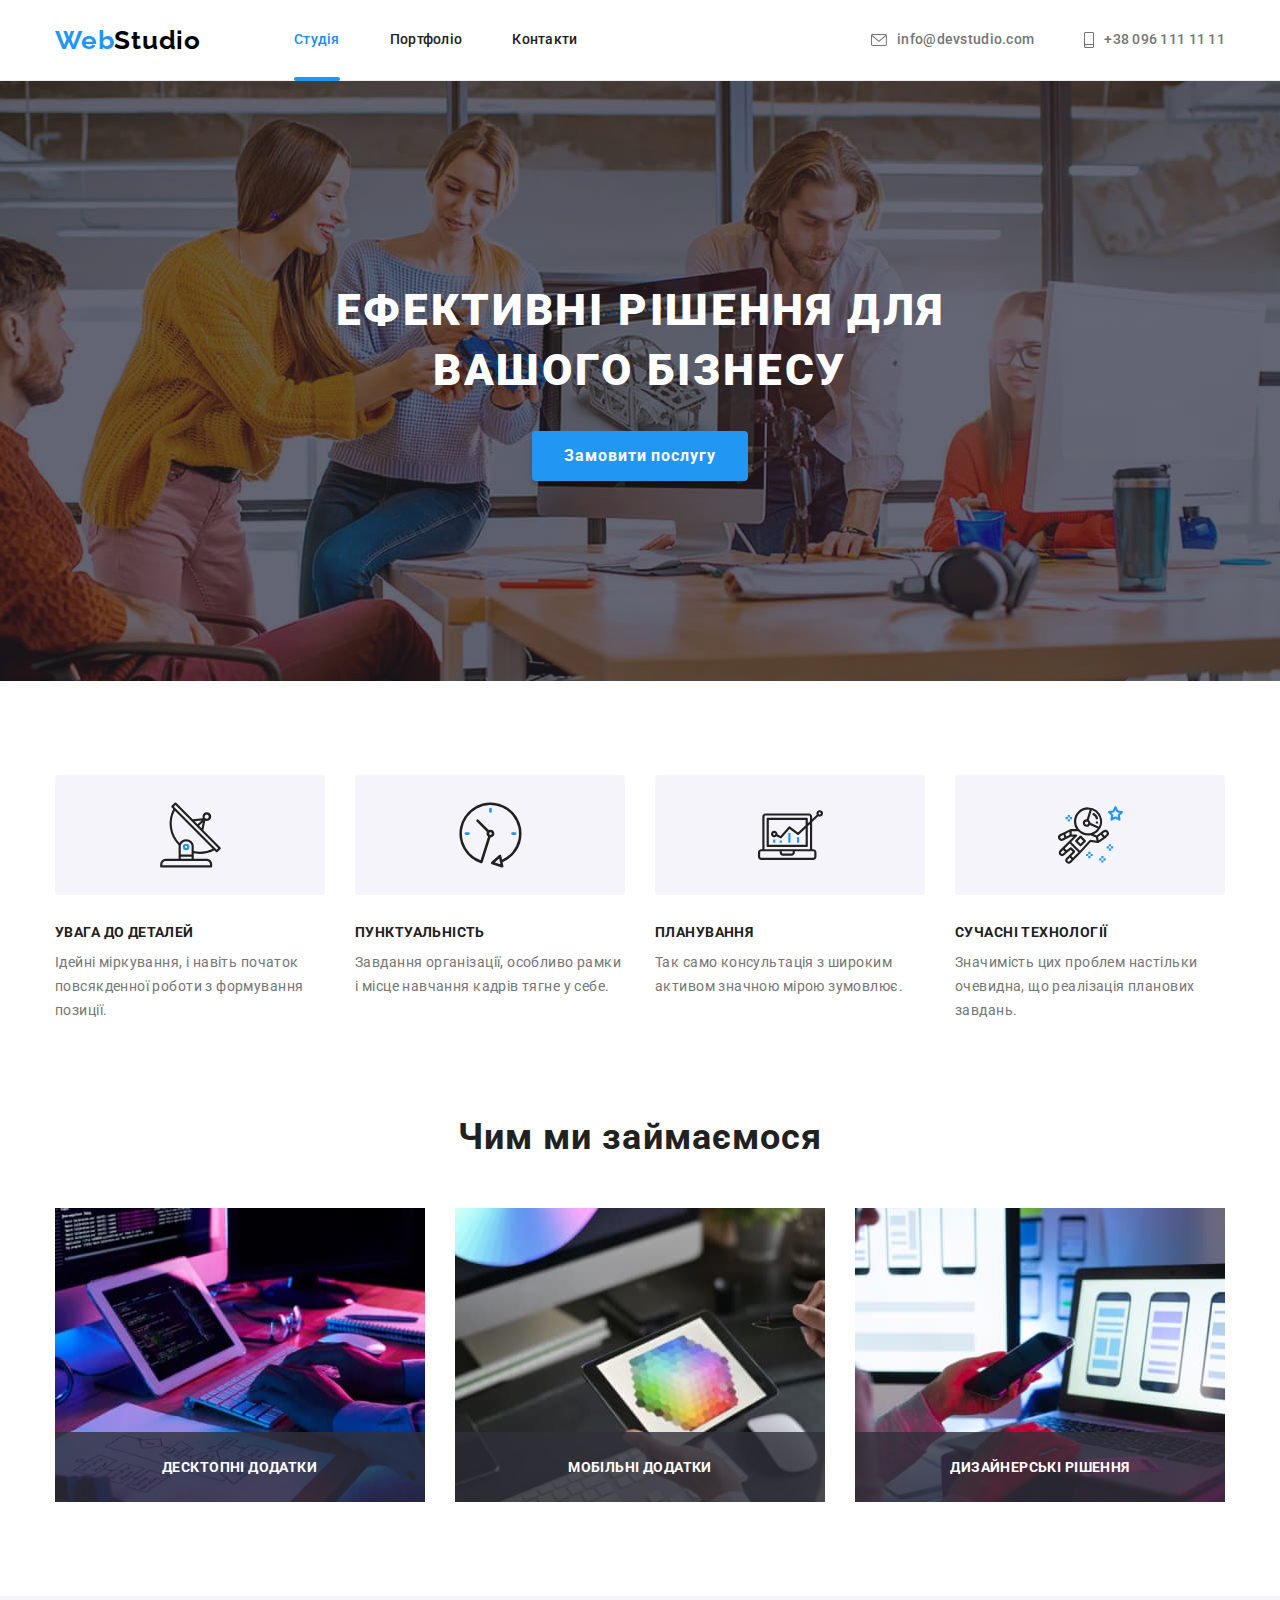
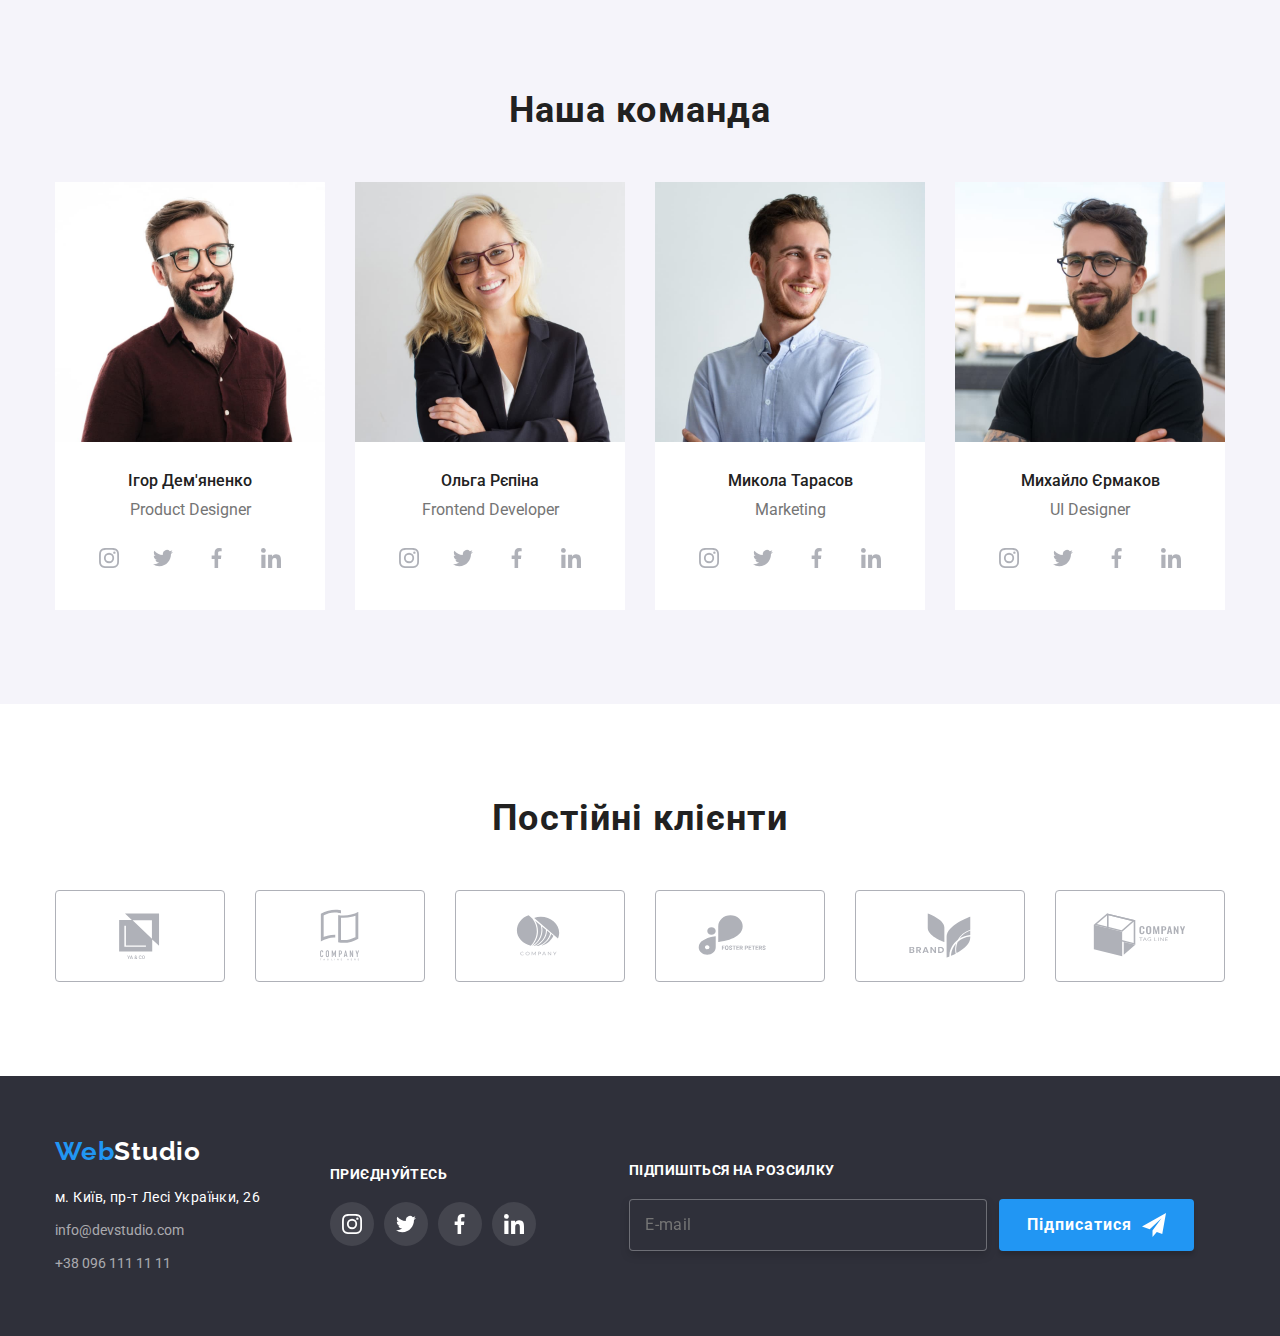
==== commit 1883ac0a: "сделал модальное окно" ====
--- a/index.html
+++ b/index.html
@@ -1,414 +1,924 @@
 <!DOCTYPE html>
 <html lang="uk">
-<head>
-    <meta charset="UTF-8">
-    <meta http-equiv="X-UA-Compatible" content="IE=edge">
-    <meta name="viewport" content="width=device-width, initial-scale=1.0">
+  <head>
+    <meta charset="UTF-8" />
+    <meta
+      http-equiv="X-UA-Compatible"
+      content="IE=edge"
+    />
+    <meta
+      name="viewport"
+      content="width=device-width, initial-scale=1.0"
+    />
     <title>WebStudio</title>
-    <link rel="preconnect" href="https://fonts.googleapis.com">
-    <link rel="preconnect" href="https://fonts.gstatic.com" crossorigin>
-    <link href="https://fonts.googleapis.com/css2?family=Raleway:wght@700&family=Roboto:wght@400;500;700;900&display=swap"
-        rel="stylesheet">
-        <link rel="stylesheet" href="https://cdnjs.cloudflare.com/ajax/libs/modern-normalize/1.1.0/modern-normalize.min.css">
-   <link rel="stylesheet" href="./css/styles.css">
-</head>
-<body>
-<header class="header">
-    <div class="container main-nav">
-    <nav class="site-nav">
-        <a class="link-logo" href=""><span class="logo">Web</span><span class="logo-title">Studio</span></a>
-        <ul class="list site-nav-list">
-            <li class="item"><a class="link current" href="./index.html">Студія</a></li>
-            <li class="item"><a class="link" href="./portfolio.html">Портфоліо</a></li>
-            <li class="item"><a class="link" href="">Контакти</a></li>
-        </ul>
-    </nav>
-    <div class="header-container">
-            <ul class="nav-list list">
-        <li><a class="header-link" href="mailto=info@devstudio.com">
-           <svg class="header-icon" width="16" height="12">
-            <use class="nav-icon" href="./images/sprite.svg#icon-envelope"></use>
-            </svg>info@devstudio.com</a></li>
-        <li><a class="header-link" href="tel=+380961111111">
-        <svg class="header-icon-smartphone" width="10" height="16 ">
-         <use class="nav-icon" href="./images/sprite.svg#icon-smartphone"></use>
-        </svg>+38 096 111 11 11</a></li>
-    </ul>
-    </div>
-    </div>
-</header>
+    <link
+      rel="preconnect"
+      href="https://fonts.googleapis.com"
+    />
+    <link
+      rel="preconnect"
+      href="https://fonts.gstatic.com"
+      crossorigin
+    />
+    <link
+      href="https://fonts.googleapis.com/css2?family=Raleway:wght@700&family=Roboto:wght@400;500;700;900&display=swap"
+      rel="stylesheet"
+    />
+    <link
+      rel="stylesheet"
+      href="https://cdnjs.cloudflare.com/ajax/libs/modern-normalize/1.1.0/modern-normalize.min.css"
+    />
+    <link
+      rel="stylesheet"
+      href="./css/styles.css"
+    />
+  </head>
+  <body>
+    <header class="header">
+      <div class="container main-nav">
+        <nav class="site-nav">
+          <a class="link-logo" href=""
+            ><span class="logo">Web</span
+            ><span class="logo-title"
+              >Studio</span
+            ></a
+          >
+          <ul class="list site-nav-list">
+            <li class="item">
+              <a
+                class="link current"
+                href="./index.html"
+                >Студія</a
+              >
+            </li>
+            <li class="item">
+              <a
+                class="link"
+                href="./portfolio.html"
+                >Портфоліо</a
+              >
+            </li>
+            <li class="item">
+              <a class="link" href="">Контакти</a>
+            </li>
+          </ul>
+        </nav>
+        <div class="header-container">
+          <ul class="nav-list list">
+            <li>
+              <a
+                class="header-link"
+                href="mailto=info@devstudio.com"
+              >
+                <svg
+                  class="header-icon"
+                  width="16"
+                  height="12"
+                >
+                  <use
+                    class="nav-icon"
+                    href="./images/sprite.svg#icon-envelope"
+                  ></use></svg
+                >info@devstudio.com</a
+              >
+            </li>
+            <li>
+              <a
+                class="header-link"
+                href="tel=+380961111111"
+              >
+                <svg
+                  class="header-icon-smartphone"
+                  width="10"
+                  height="16 "
+                >
+                  <use
+                    class="nav-icon"
+                    href="./images/sprite.svg#icon-smartphone"
+                  ></use></svg
+                >+38 096 111 11 11</a
+              >
+            </li>
+          </ul>
+        </div>
+      </div>
+    </header>
     <main>
-<section class="hero">
- <h1 class="title">Ефективні рішення для <br> вашого бізнесу</h1>
- <button type="button" class="button" data-modal-open>Замовити послугу</button>
-</section>
-<section class="about">
-    <div class="container">
-    <h2 class="visually-hidden">Наші переваги</h2>
-    <ul class="about-list list">
-        <li class="item-satellite">
-    <div class="icon-container">
-    <svg class="about-svg" width="65" height="70px">
-        <use href="./images/symbol-defs.svg#iconsatellite-svg"></use>
-    </svg>
-    </div>
-    <h3 class="features">УВАГА ДО ДЕТАЛЕЙ</h3>
-    <p class="features-text">Ідейні міркування, і навіть початок повсякденної роботи з формування позиції.</p>
- </li>
- <li class="item-clock">
-     <div class="icon-container">
-         <svg class="about-svg" width="65" height="70px">
-             <use href="./images/symbol-defs.svg#iconclock-svg"></use>
-         </svg>
-     </div>
-     <h3 class="features">ПУНКТУАЛЬНІСТЬ</h3>
-     <p class="features-text">Завдання організації, особливо рамки і місце навчання кадрів тягне у себе.</p>
- </li>
- <li class="item-computer">
-     <div class="icon-container">
-         <svg class="about-svg" width="65" height="70px">
-             <use href="./images/symbol-defs.svg#icondiagram-svg"></use>
-         </svg>
-     </div>
-     <h3 class="features">ПЛАНУВАННЯ</h3>
-     <p class="features-text">Так само консультація з широким активом значною мірою зумовлює.</p>
- </li>
- <li class="item-astronaut">
-     <div class="icon-container">
-         <svg class="about-svg" width="65" height="70px">
-             <use href="./images/symbol-defs.svg#iconastronaut-svg"></use>
-         </svg>
-     </div>
-     <h3 class="features">СУЧАСНІ ТЕХНОЛОГІЇ</h3>
-     <p class="features-text">Значимість цих проблем настільки очевидна, що реалізація планових завдань.</p>
-        </li>
-    </ul>
-    </div>
-</section>
-<section class="content">
-    <div class="container">
- <h2 class="content-title">Чим ми займаємося</h2>
-   <div class="content-container">
-<ul class="list">
-    <div class="thumb">
-        <li><img src="./images/img-about-1.jpg" alt="допомагаємо скластки робочій графік" width="370"></li>
-        <h3 class="thumb-text">Десктопні додатки</h3>
-    </div>
-    <div class="thumb-item">
-        <li><img src="./images/img-about-2.jpg" alt="навчаємо на високому рівні" width="370"></li>
-        <h3 class="mobile-app-text">Мобільні додатки</h3>
-    </div>
-    <div class="thumb-designe">
-        <li><img src="./images/img-abour-3.jpg" alt="здійснюєм ваші мрії" width="370"></li>
-        <h3 class="thumb-designe-text">Дизайнерські рішення</h3>
-    </div>
-</ul>
-</div>
- </div>
-</section>
-<section class="slider">
-  <div class="container">
-    <h2 class="slider-heading">Наша команда</h2>
-    <ul class="list slider-list">
-        <li class="slider-text">
-            <img class="slider-img" src="./images/img-igor.jpg" alt="Персонал" width="270"/>
-            <div class="primary-slider-text">
-       <h3 class="slider-title">Ігор Дем'яненко</h3>
-        <p class="slider-text">Product Designer</p>
-    <ul class="list slider-list-icon">
-        <li class="slider-text-icon">
-            <a class="soc-icons-link" href="#">
-          <svg width="20" height="20">
-            <use class="slider-icon-bg" href="./images/symbol-defs.svg#iconinstagram-svg"></use>
-          </svg>
-        </a></li>
-        <li class="slider-text-icon">
-            <a class="soc-icons-link" href="#">
-            <svg width="20" height="20">
-            <use class="slider-icon-bg" href="./images/symbol-defs.svg#icontwitter-svg"></use>
-            </svg>
-        </a></li>
-        <li class="slider-text-icon">
-            <a class="soc-icons-link" href="#">
-            <svg width="20" height="20">
-                <use class="slider-icon-bg" href="./images/symbol-defs.svg#iconfacebook-svg"></use>
-            </svg>
-        </a></li>
-        <li class="slider-text-icon">
-            <a class="soc-icons-link" href="#">
-            <svg width="20" height="20">
-                <use class="slider-icon-bg" href="./images/symbol-defs.svg#iconlinkedin-svg"></use>
-            </svg>
-        </a></li>
-    </ul>
-    </div>
-        </li>
-        <li class="slider-text">
-    <img class="slider-img" src="./images/img-olga.jpg" alt="Персонал" width="270"/>
-    <div class="primary-slider-text">
-       <h3 class="slider-title">Ольга Рєпіна</h3>
-       <p class="slider-text">Frontend Developer</p>
-    <ul class="list slider-list-icon">
-        <li class="slider-text-icon">
-            <a class="soc-icons-link" href="#">
-                <svg width="20" height="20">
-                    <use class="slider-icon-bg" href="./images/symbol-defs.svg#iconinstagram-svg"></use>
-                </svg>
-            </a>
-        </li>
-        <li class="slider-text-icon">
-        <a class="soc-icons-link" href="#">
-            <svg width="20" height="20">
-                <use class="slider-icon-bg" href="./images/symbol-defs.svg#icontwitter-svg"></use>
-            </svg>
-        </a>
-    </li>
-    <li class="slider-text-icon">
-        <a class="soc-icons-link" href="#">
-            <svg width="20" height="20">
-                <use class="slider-icon-bg" href="./images/symbol-defs.svg#iconfacebook-svg"></use>
-            </svg>
-        </a>
-    </li>
-    <li class="slider-text-icon">
-        <a class="soc-icons-link" href="#">
-            <svg width="20" height="20">
-                <use class="slider-icon-bg" href="./images/symbol-defs.svg#iconlinkedin-svg"></use>
-            </svg>
-        </a>
-    </li>
-        </ul>
+      <section class="hero">
+        <h1 class="title">
+          Ефективні рішення для <br />
+          вашого бізнесу
+        </h1>
+        <button
+          type="button"
+          class="button"
+          data-modal-open
+        >
+          Замовити послугу
+        </button>
+      </section>
+      <section class="about">
+        <div class="container">
+          <h2 class="visually-hidden">
+            Наші переваги
+          </h2>
+          <ul class="about-list list">
+            <li class="item-satellite">
+              <div class="icon-container">
+                <svg
+                  class="about-svg"
+                  width="65"
+                  height="70px"
+                >
+                  <use
+                    href="./images/symbol-defs.svg#iconsatellite-svg"
+                  ></use>
+                </svg>
+              </div>
+              <h3 class="features">
+                УВАГА ДО ДЕТАЛЕЙ
+              </h3>
+              <p class="features-text">
+                Ідейні міркування, і навіть
+                початок повсякденної роботи з
+                формування позиції.
+              </p>
+            </li>
+            <li class="item-clock">
+              <div class="icon-container">
+                <svg
+                  class="about-svg"
+                  width="65"
+                  height="70px"
+                >
+                  <use
+                    href="./images/symbol-defs.svg#iconclock-svg"
+                  ></use>
+                </svg>
+              </div>
+              <h3 class="features">
+                ПУНКТУАЛЬНІСТЬ
+              </h3>
+              <p class="features-text">
+                Завдання організації, особливо
+                рамки і місце навчання кадрів
+                тягне у себе.
+              </p>
+            </li>
+            <li class="item-computer">
+              <div class="icon-container">
+                <svg
+                  class="about-svg"
+                  width="65"
+                  height="70px"
+                >
+                  <use
+                    href="./images/symbol-defs.svg#icondiagram-svg"
+                  ></use>
+                </svg>
+              </div>
+              <h3 class="features">ПЛАНУВАННЯ</h3>
+              <p class="features-text">
+                Так само консультація з широким
+                активом значною мірою зумовлює.
+              </p>
+            </li>
+            <li class="item-astronaut">
+              <div class="icon-container">
+                <svg
+                  class="about-svg"
+                  width="65"
+                  height="70px"
+                >
+                  <use
+                    href="./images/symbol-defs.svg#iconastronaut-svg"
+                  ></use>
+                </svg>
+              </div>
+              <h3 class="features">
+                СУЧАСНІ ТЕХНОЛОГІЇ
+              </h3>
+              <p class="features-text">
+                Значимість цих проблем настільки
+                очевидна, що реалізація планових
+                завдань.
+              </p>
+            </li>
+          </ul>
         </div>
-    </li>
-    <li class="slider-text">
-        <img class="slider-img" src="./images/img-mukola.jpg" alt="Персонал" width="270"/>
-    <div class="primary-slider-text">
-        <h3 class="slider-title">Микола Тарасов</h3>
-        <p class="slider-text">Marketing</p>
-    <ul class="list slider-list-icon">
-        <li class="slider-text-icon">
-            <a class="soc-icons-link" href="#">
-                <svg width="20" height="20">
-                    <use class="slider-icon-bg" href="./images/symbol-defs.svg#iconinstagram-svg"></use>
-                </svg>
-            </a>
-        </li>
-        <li class="slider-text-icon">
-            <a class="soc-icons-link" href="#">
-                <svg width="20" height="20">
-                    <use class="slider-icon-bg" href="./images/symbol-defs.svg#icontwitter-svg"></use>
-                </svg>
-            </a>
-        </li>
-        <li class="slider-text-icon">
-            <a class="soc-icons-link" href="#">
-                <svg width="20" height="20">
-                    <use class="slider-icon-bg" href="./images/symbol-defs.svg#iconfacebook-svg"></use>
-                </svg>
-            </a>
-        </li>
-        <li class="slider-text-icon">
-            <a class="soc-icons-link" href="#">
-                <svg width="20" height="20">
-                    <use class="slider-icon-bg" href="./images/symbol-defs.svg#iconlinkedin-svg"></use>
-                </svg>
-            </a>
-        </li>
-    </ul>
+      </section>
+      <section class="content">
+        <div class="container">
+          <h2 class="content-title">
+            Чим ми займаємося
+          </h2>
+          <div class="content-container">
+            <ul class="list">
+              <div class="thumb">
+                <li>
+                  <img
+                    src="./images/img-about-1.jpg"
+                    alt="допомагаємо скластки робочій графік"
+                    width="370"
+                  />
+                </li>
+                <h3 class="thumb-text">
+                  Десктопні додатки
+                </h3>
+              </div>
+              <div class="thumb-item">
+                <li>
+                  <img
+                    src="./images/img-about-2.jpg"
+                    alt="навчаємо на високому рівні"
+                    width="370"
+                  />
+                </li>
+                <h3 class="mobile-app-text">
+                  Мобільні додатки
+                </h3>
+              </div>
+              <div class="thumb-designe">
+                <li>
+                  <img
+                    src="./images/img-abour-3.jpg"
+                    alt="здійснюєм ваші мрії"
+                    width="370"
+                  />
+                </li>
+                <h3 class="thumb-designe-text">
+                  Дизайнерські рішення
+                </h3>
+              </div>
+            </ul>
+          </div>
         </div>
-</li>
-<li class="slider-text">
-    <img class="slider-img" src="./images/img-mykhailo.jpg" alt="Персонал" width="270">
-    <div class="primary-slider-text">
-        <h3 class="slider-title">Михайло Єрмаков</h3>
-    <p class="slider-text">UI Designer</p>
-    <ul class="list slider-list-icon">
-        <li class="slider-text-icon">
-            <a class="soc-icons-link" href="#">
-                <svg width="20" height="20">
-                    <use class="slider-icon-bg" href="./images/symbol-defs.svg#iconinstagram-svg"></use>
-                </svg>
-            </a>
-        </li>
-        <li class="slider-text-icon">
-            <a class="soc-icons-link" href="#">
-                <svg width="20" height="20">
-                    <use class="slider-icon-bg" href="./images/symbol-defs.svg#icontwitter-svg"></use>
-                </svg>
-            </a>
-        </li>
-        <li class="slider-text-icon">
-            <a class="soc-icons-link" href="#">
-                <svg width="20" height="20">
-                    <use class="slider-icon-bg" href="./images/symbol-defs.svg#iconfacebook-svg"></use>
-                </svg>
-            </a>
-        </li>
-        <li class="slider-text-icon">
-            <a class="soc-icons-link" href="#">
-                <svg width="20" height="20">
-                    <use class="slider-icon-bg" href="./images/symbol-defs.svg#iconlinkedin-svg"></use>
-                </svg>
-            </a>
-        </li>
-    </ul>
-    </div>
-            </li>
-        </ul>
-         </div>
-    </section>
-    <section class="customers">
-<div class="container">
-<h2 class="customers-title">Постійні клієнти</h2>
-<ul class="list customers-list">
-    <li>
-        <a class="customers-link" href="#">
-            <svg class="customer-icon-icons" width="106" height="60">
-                <use class="customers-icon" href="./images/symbol-logo-svg.svg#iconlogo-ya-svg"></use>
-            </svg>
-        </a>
-    </li>
-    <li>
-        <a class="customers-link" href="#">
-            <svg class="customer-icon-icons" width="106" height="60">
-                <use class="customers-icon" href="./images/symbol-logo-svg.svg#iconlogo-tagline-svg"></use>
-            </svg>
-        </a>
-    </li>
-    <li>
-        <a class="customers-link" href="#">
-            <svg class="customer-icon-icons" width="106" height="60">
-                <use class="customers-icon" href="./images/symbol-logo-svg.svg#iconlogo-company-svg"></use>
-            </svg>
-        </a>
-    </li>
-    <li>
-        <a class="customers-link" href="#">
-            <svg class="customer-icon-icons" width="106" height="60">
-                <use class="customers-icon" href="./images/symbol-logo-svg.svg#iconlogo-foster-svg"></use>
-            </svg>
-        </a>
-    </li>
-    <li>
-        <a class="customers-link" href="#">
-            <svg class="customer-icon-icons" width="106" height="60">
-                <use class="customers-icon" href="./images/symbol-logo-svg.svg#iconlogo-brand-svg"></use>
-            </svg>
-        </a>
-    </li>
-    <li>
-        <a class="customers-link" href="#">
-            <svg class="customer-icon-icons" width="106" height="60">
-                <use class="customers-icon" href="./images/symbol-logo-svg.svg#iconlogo-tag-svg"></use>
-            </svg>
-        </a>
-    </li>
-        </ul>
+      </section>
+      <section class="slider">
+        <div class="container">
+          <h2 class="slider-heading">
+            Наша команда
+          </h2>
+          <ul class="list slider-list">
+            <li class="slider-text">
+              <img
+                class="slider-img"
+                src="./images/img-igor.jpg"
+                alt="Персонал"
+                width="270"
+              />
+              <div class="primary-slider-text">
+                <h3 class="slider-title">
+                  Ігор Дем'яненко
+                </h3>
+                <p class="slider-text">
+                  Product Designer
+                </p>
+                <ul class="list slider-list-icon">
+                  <li class="slider-text-icon">
+                    <a
+                      class="soc-icons-link"
+                      href="#"
+                    >
+                      <svg width="20" height="20">
+                        <use
+                          class="slider-icon-bg"
+                          href="./images/symbol-defs.svg#iconinstagram-svg"
+                        ></use>
+                      </svg>
+                    </a>
+                  </li>
+                  <li class="slider-text-icon">
+                    <a
+                      class="soc-icons-link"
+                      href="#"
+                    >
+                      <svg width="20" height="20">
+                        <use
+                          class="slider-icon-bg"
+                          href="./images/symbol-defs.svg#icontwitter-svg"
+                        ></use>
+                      </svg>
+                    </a>
+                  </li>
+                  <li class="slider-text-icon">
+                    <a
+                      class="soc-icons-link"
+                      href="#"
+                    >
+                      <svg width="20" height="20">
+                        <use
+                          class="slider-icon-bg"
+                          href="./images/symbol-defs.svg#iconfacebook-svg"
+                        ></use>
+                      </svg>
+                    </a>
+                  </li>
+                  <li class="slider-text-icon">
+                    <a
+                      class="soc-icons-link"
+                      href="#"
+                    >
+                      <svg width="20" height="20">
+                        <use
+                          class="slider-icon-bg"
+                          href="./images/symbol-defs.svg#iconlinkedin-svg"
+                        ></use>
+                      </svg>
+                    </a>
+                  </li>
+                </ul>
+              </div>
+            </li>
+            <li class="slider-text">
+              <img
+                class="slider-img"
+                src="./images/img-olga.jpg"
+                alt="Персонал"
+                width="270"
+              />
+              <div class="primary-slider-text">
+                <h3 class="slider-title">
+                  Ольга Рєпіна
+                </h3>
+                <p class="slider-text">
+                  Frontend Developer
+                </p>
+                <ul class="list slider-list-icon">
+                  <li class="slider-text-icon">
+                    <a
+                      class="soc-icons-link"
+                      href="#"
+                    >
+                      <svg width="20" height="20">
+                        <use
+                          class="slider-icon-bg"
+                          href="./images/symbol-defs.svg#iconinstagram-svg"
+                        ></use>
+                      </svg>
+                    </a>
+                  </li>
+                  <li class="slider-text-icon">
+                    <a
+                      class="soc-icons-link"
+                      href="#"
+                    >
+                      <svg width="20" height="20">
+                        <use
+                          class="slider-icon-bg"
+                          href="./images/symbol-defs.svg#icontwitter-svg"
+                        ></use>
+                      </svg>
+                    </a>
+                  </li>
+                  <li class="slider-text-icon">
+                    <a
+                      class="soc-icons-link"
+                      href="#"
+                    >
+                      <svg width="20" height="20">
+                        <use
+                          class="slider-icon-bg"
+                          href="./images/symbol-defs.svg#iconfacebook-svg"
+                        ></use>
+                      </svg>
+                    </a>
+                  </li>
+                  <li class="slider-text-icon">
+                    <a
+                      class="soc-icons-link"
+                      href="#"
+                    >
+                      <svg width="20" height="20">
+                        <use
+                          class="slider-icon-bg"
+                          href="./images/symbol-defs.svg#iconlinkedin-svg"
+                        ></use>
+                      </svg>
+                    </a>
+                  </li>
+                </ul>
+              </div>
+            </li>
+            <li class="slider-text">
+              <img
+                class="slider-img"
+                src="./images/img-mukola.jpg"
+                alt="Персонал"
+                width="270"
+              />
+              <div class="primary-slider-text">
+                <h3 class="slider-title">
+                  Микола Тарасов
+                </h3>
+                <p class="slider-text">
+                  Marketing
+                </p>
+                <ul class="list slider-list-icon">
+                  <li class="slider-text-icon">
+                    <a
+                      class="soc-icons-link"
+                      href="#"
+                    >
+                      <svg width="20" height="20">
+                        <use
+                          class="slider-icon-bg"
+                          href="./images/symbol-defs.svg#iconinstagram-svg"
+                        ></use>
+                      </svg>
+                    </a>
+                  </li>
+                  <li class="slider-text-icon">
+                    <a
+                      class="soc-icons-link"
+                      href="#"
+                    >
+                      <svg width="20" height="20">
+                        <use
+                          class="slider-icon-bg"
+                          href="./images/symbol-defs.svg#icontwitter-svg"
+                        ></use>
+                      </svg>
+                    </a>
+                  </li>
+                  <li class="slider-text-icon">
+                    <a
+                      class="soc-icons-link"
+                      href="#"
+                    >
+                      <svg width="20" height="20">
+                        <use
+                          class="slider-icon-bg"
+                          href="./images/symbol-defs.svg#iconfacebook-svg"
+                        ></use>
+                      </svg>
+                    </a>
+                  </li>
+                  <li class="slider-text-icon">
+                    <a
+                      class="soc-icons-link"
+                      href="#"
+                    >
+                      <svg width="20" height="20">
+                        <use
+                          class="slider-icon-bg"
+                          href="./images/symbol-defs.svg#iconlinkedin-svg"
+                        ></use>
+                      </svg>
+                    </a>
+                  </li>
+                </ul>
+              </div>
+            </li>
+            <li class="slider-text">
+              <img
+                class="slider-img"
+                src="./images/img-mykhailo.jpg"
+                alt="Персонал"
+                width="270"
+              />
+              <div class="primary-slider-text">
+                <h3 class="slider-title">
+                  Михайло Єрмаков
+                </h3>
+                <p class="slider-text">
+                  UI Designer
+                </p>
+                <ul class="list slider-list-icon">
+                  <li class="slider-text-icon">
+                    <a
+                      class="soc-icons-link"
+                      href="#"
+                    >
+                      <svg width="20" height="20">
+                        <use
+                          class="slider-icon-bg"
+                          href="./images/symbol-defs.svg#iconinstagram-svg"
+                        ></use>
+                      </svg>
+                    </a>
+                  </li>
+                  <li class="slider-text-icon">
+                    <a
+                      class="soc-icons-link"
+                      href="#"
+                    >
+                      <svg width="20" height="20">
+                        <use
+                          class="slider-icon-bg"
+                          href="./images/symbol-defs.svg#icontwitter-svg"
+                        ></use>
+                      </svg>
+                    </a>
+                  </li>
+                  <li class="slider-text-icon">
+                    <a
+                      class="soc-icons-link"
+                      href="#"
+                    >
+                      <svg width="20" height="20">
+                        <use
+                          class="slider-icon-bg"
+                          href="./images/symbol-defs.svg#iconfacebook-svg"
+                        ></use>
+                      </svg>
+                    </a>
+                  </li>
+                  <li class="slider-text-icon">
+                    <a
+                      class="soc-icons-link"
+                      href="#"
+                    >
+                      <svg width="20" height="20">
+                        <use
+                          class="slider-icon-bg"
+                          href="./images/symbol-defs.svg#iconlinkedin-svg"
+                        ></use>
+                      </svg>
+                    </a>
+                  </li>
+                </ul>
+              </div>
+            </li>
+          </ul>
         </div>
-    </section>
+      </section>
+      <section class="customers">
+        <div class="container">
+          <h2 class="customers-title">
+            Постійні клієнти
+          </h2>
+          <ul class="list customers-list">
+            <li>
+              <a class="customers-link" href="#">
+                <svg
+                  class="customer-icon-icons"
+                  width="106"
+                  height="60"
+                >
+                  <use
+                    class="customers-icon"
+                    href="./images/symbol-logo-svg.svg#iconlogo-ya-svg"
+                  ></use>
+                </svg>
+              </a>
+            </li>
+            <li>
+              <a class="customers-link" href="#">
+                <svg
+                  class="customer-icon-icons"
+                  width="106"
+                  height="60"
+                >
+                  <use
+                    class="customers-icon"
+                    href="./images/symbol-logo-svg.svg#iconlogo-tagline-svg"
+                  ></use>
+                </svg>
+              </a>
+            </li>
+            <li>
+              <a class="customers-link" href="#">
+                <svg
+                  class="customer-icon-icons"
+                  width="106"
+                  height="60"
+                >
+                  <use
+                    class="customers-icon"
+                    href="./images/symbol-logo-svg.svg#iconlogo-company-svg"
+                  ></use>
+                </svg>
+              </a>
+            </li>
+            <li>
+              <a class="customers-link" href="#">
+                <svg
+                  class="customer-icon-icons"
+                  width="106"
+                  height="60"
+                >
+                  <use
+                    class="customers-icon"
+                    href="./images/symbol-logo-svg.svg#iconlogo-foster-svg"
+                  ></use>
+                </svg>
+              </a>
+            </li>
+            <li>
+              <a class="customers-link" href="#">
+                <svg
+                  class="customer-icon-icons"
+                  width="106"
+                  height="60"
+                >
+                  <use
+                    class="customers-icon"
+                    href="./images/symbol-logo-svg.svg#iconlogo-brand-svg"
+                  ></use>
+                </svg>
+              </a>
+            </li>
+            <li>
+              <a class="customers-link" href="#">
+                <svg
+                  class="customer-icon-icons"
+                  width="106"
+                  height="60"
+                >
+                  <use
+                    class="customers-icon"
+                    href="./images/symbol-logo-svg.svg#iconlogo-tag-svg"
+                  ></use>
+                </svg>
+              </a>
+            </li>
+          </ul>
+        </div>
+      </section>
     </main>
     <footer class="footer">
- <div class="container footer-container">
-     <div class="primary-footer">
-     <a class="link-logo footer-link" href="./index.html"><span class="logo">Web</span><span
-             class="footer-title">Studio</span></a>
-     <address>
-         <ul class="list footer-list">
-             <li class="item">
-                 <a class="footer-adress" href="https://goo.gl/maps/4LqHr1r6RmhCcxyH7" target="_blank"
-                     rel="noopener nofollow noreferrer">м. Київ, пр-т Лесі Українки, 26</a>
-             </li>
-             <li class="item"><a class="footer-contacts" href="mailto=info@devstudio.com">info@devstudio.com</a></li>
-             <li class="item"><a class="footer-contacts" href="tel=+380961111111">+38 096 111 11 11</a></li>
-         </ul>
-     </address>
-     </div>
-     <div class="container-icons">
- <h2 class="footer-title-icons">приєднуйтесь</h2>
- <ul class="list footer-list-icons">
-     <li>
-         <a class="soc-ocons-footer" href="#">
-         <svg class="soc-icons-image" width="20" height="20">
-             <use class="footer-icon" href="./images/symbol-defs.svg#iconinstagram-svg"></use>
-             </svg>
-         </a>
-     </li>
-     <li>
-         <a class="soc-ocons-footer" href="#">
-         <svg width="20" height="20">
-                 <use class="footer-icon" href="./images/symbol-defs.svg#icontwitter-svg"></use>
-             </svg>
-         </a>
-     </li>
-     <li>
-         <a class="soc-ocons-footer" href="#">
-             <svg width="20" height="20">
-                 <use class="footer-icon" href="./images/symbol-defs.svg#iconfacebook-svg"></use>
-             </svg>
-         </a>
-     </li>
-     <li>
-         <a class="soc-ocons-footer" href="#">
-             <svg width="20" height="20">
-                 <use class="footer-icon" href="./images/symbol-defs.svg#iconlinkedin-svg"></use>
-             </svg>
-         </a>
-     </li>
- </ul>
- </div>
- <form class="form-footer">
-     <div class="form-container">
-     <label class="footer-label" for="gmail">Підпишіться на розсилку</label>
-     <div class="secondary-form-container">
-     <input class="footer-input" type="email" name="gmail" id="gmail" placeholder="E-mail">
-     <button type="submit" class="footer-btn">Підписатися
-         <svg class="footer-btn-icon" width="24" height="24">
-             <use href="./images/symbol-defs.svg#icon-send"></use>
-         </svg>
-     </button>
-     </div>
-     </div>
- </form>
- </div>
+      <div class="container footer-container">
+        <div class="primary-footer">
+          <a
+            class="link-logo footer-link"
+            href="./index.html"
+            ><span class="logo">Web</span
+            ><span class="footer-title"
+              >Studio</span
+            ></a
+          >
+          <address>
+            <ul class="list footer-list">
+              <li class="item">
+                <a
+                  class="footer-adress"
+                  href="https://goo.gl/maps/4LqHr1r6RmhCcxyH7"
+                  target="_blank"
+                  rel="noopener nofollow noreferrer"
+                  >м. Київ, пр-т Лесі Українки,
+                  26</a
+                >
+              </li>
+              <li class="item">
+                <a
+                  class="footer-contacts"
+                  href="mailto=info@devstudio.com"
+                  >info@devstudio.com</a
+                >
+              </li>
+              <li class="item">
+                <a
+                  class="footer-contacts"
+                  href="tel=+380961111111"
+                  >+38 096 111 11 11</a
+                >
+              </li>
+            </ul>
+          </address>
+        </div>
+        <div class="container-icons">
+          <h2 class="footer-title-icons">
+            приєднуйтесь
+          </h2>
+          <ul class="list footer-list-icons">
+            <li>
+              <a
+                class="soc-ocons-footer"
+                href="#"
+              >
+                <svg
+                  class="soc-icons-image"
+                  width="20"
+                  height="20"
+                >
+                  <use
+                    class="footer-icon"
+                    href="./images/symbol-defs.svg#iconinstagram-svg"
+                  ></use>
+                </svg>
+              </a>
+            </li>
+            <li>
+              <a
+                class="soc-ocons-footer"
+                href="#"
+              >
+                <svg width="20" height="20">
+                  <use
+                    class="footer-icon"
+                    href="./images/symbol-defs.svg#icontwitter-svg"
+                  ></use>
+                </svg>
+              </a>
+            </li>
+            <li>
+              <a
+                class="soc-ocons-footer"
+                href="#"
+              >
+                <svg width="20" height="20">
+                  <use
+                    class="footer-icon"
+                    href="./images/symbol-defs.svg#iconfacebook-svg"
+                  ></use>
+                </svg>
+              </a>
+            </li>
+            <li>
+              <a
+                class="soc-ocons-footer"
+                href="#"
+              >
+                <svg width="20" height="20">
+                  <use
+                    class="footer-icon"
+                    href="./images/symbol-defs.svg#iconlinkedin-svg"
+                  ></use>
+                </svg>
+              </a>
+            </li>
+          </ul>
+        </div>
+        <form class="form-footer">
+          <div class="form-container">
+            <label
+              class="footer-label"
+              for="gmail"
+              >Підпишіться на розсилку</label
+            >
+            <div class="secondary-form-container">
+              <input
+                class="footer-input"
+                type="email"
+                name="gmail"
+                id="gmail"
+                placeholder="E-mail"
+              />
+              <button
+                type="submit"
+                class="footer-btn"
+              >
+                Підписатися
+                <svg
+                  class="footer-btn-icon"
+                  width="24"
+                  height="24"
+                >
+                  <use
+                    href="./images/symbol-defs.svg#icon-send"
+                  ></use>
+                </svg>
+              </button>
+            </div>
+          </div>
+        </form>
+      </div>
     </footer>
-<div class="backdrop is-hidden" data-modal>
- <div class="modal">
-     <button type="button" class="button-modal" data-modal-close>
-         <svg class="modal-svg" width="18" height="18">
-             <use class="modal-icon" href="./images/symbol-logo-svg.svg#iconclose-black-svg"></use>
-         </svg>
-     </button>
-     <b class="form-title">Залиште свої дані, ми вам передзвонимо</b>
-     <form class="modal-form">
-         <div class="modal-form-container">
-         <label class="form-label" for="name">
-             Ім'я
-         <input class="form-input" type="text" name="name" required id="name">
-         <svg class="modal-svg-input" width="18" height="18">
-             <use href="./images/symbol-defs.svg#iconperson-black-svg"></use>
-         </svg>
-        </label> 
-        <label class="form-label" for="tell">Телефон</label>
-         <input class="form-input" type="tell" name="tell" required id="tell">
+    <div class="backdrop is-hidden" data-modal>
+      <div class="modal">
+        <button
+          type="button"
+          class="button-modal"
+          data-modal-close
+        >
+          <svg
+            class="modal-svg"
+            width="18"
+            height="18"
+          >
+            <use
+              class="modal-icon"
+              href="./images/symbol-logo-svg.svg#iconclose-black-svg"
+            ></use>
+          </svg>
+        </button>
+        <b class="form-title"
+          >Залиште свої дані, ми вам
+          передзвонимо</b
+        >
+        <form class="modal-form">
+          <div class="modal-form-container">
+            <label class="form-label" for="name">
+              Ім'я</label
+            >
+            <div class="form-wrap">
+              <input
+                class="form-input"
+                type="text"
+                name="name"
+                required
+                id="name"
+              />
+              <svg
+                class="modal-svg-input"
+                width="18"
+                height="18"
+              >
+                <use
+                  class="modal-icon"
+                  href="./images/symbol-defs.svg#iconperson-black-svg"
+                ></use>
+              </svg>
+            </div>
 
-         <label class="form-label" for="mail">Пошта</label>
-         <input class="form-input" type="email" name="mail" required id="mail">
-         
-         <label class="form-label" for="comment">Коментар</label>
-         <textarea class="form-textarea" name="comment" id="comment" rows="10" placeholder="Введіть текст"></textarea>
-         <div class="form-checkbox">
-         <input class="checkbox-input" type="checkbox" name="checkbox" required id="policy">
-         <label class="checkbox-label" for="">Погоджуюся з розсилкою та приймаю</label>
-         <a class="form-link" href="#">Умови договору</a>
-         </div>
-        </div> 
-        <button type="submit" class="form-button">Відправити</button>
-        
-     </form>
- </div>
+            <label class="form-label" for="tel">
+              Телефон</label
+            >
+            <div class="form-wrap">
+              <input
+                class="form-input"
+                type="tel"
+                name="tel"
+                required
+                id="tel"
+              />
+              <svg
+                class="modal-svg-input"
+                width="18"
+                height="18"
+              >
+                <use
+                  class="modal-icon"
+                  href="./images/symbol-defs.svg#iconphone-black-svg"
+                ></use>
+              </svg>
+            </div>
+
+            <label class="form-label" for="mail">
+              Пошта</label
+            >
+            <div class="form-wrap">
+              <input
+                class="form-input"
+                type="email"
+                name="mail"
+                required
+                id="mail"
+              />
+              <svg
+                class="modal-svg-input"
+                width="18"
+                height="18"
+              >
+                <use
+                  href="./images/symbol-defs.svg#iconemail-black-svg"
+                ></use>
+              </svg>
+            </div>
+
+            <label
+              class="form-label"
+              for="comment"
+              >Коментар</label
+            >
+            <textarea
+              class="form-textarea"
+              name="comment"
+              id="comment"
+              rows="10"
+              placeholder="Введіть текст"
+            ></textarea>
+            <div class="form-checkbox">
+              <input
+                class="checkbox-input is-hidden"
+                type="checkbox"
+                name="checkbox"
+                required
+                id="checkbox"
+                value="true"
+              />
+              <label
+                for="checkbox"
+                class="check-text"
+              >
+                <span>
+                  <svg
+                    class="check-icon"
+                    height="15"
+                    width="16"
+                  >
+                    <use
+                      href="./images/symbol-defs.svg#icon-check-icon"
+                    ></use>
+                  </svg>
+                </span>
+                Погоджуюся з розсилкою та приймаю
+                <a class="form-link" href="#"
+                  >Умови договору</a
+                >
+              </label>
+            </div>
+          </div>
+          <button
+            type="submit"
+            class="form-button"
+          >
+            Відправити
+          </button>
+        </form>
+      </div>
     </div>
     <script src="./modal.js"></script>
-</body>
+  </body>
 </html>
-
-
--- a/css/styles.css
+++ b/css/styles.css
@@ -1,15 +1,20 @@
-:root{
-    --title-text-color: #212121;
-    --section-background-color: #F5F4FA;
-    --second-background-color: #2F303A;
-    --footer-contacts-color:  rgba(255, 255, 255, 0.6);
-    --second-text-color: #757575;
-    --ptimary-backgrond-color: #FFFFFF;
-        --primary-text-color: #FFFFFF;
-        --accent-text-color: #2196F3;
-        --second-accent-color: #188CE8;
-        --accent-background-color: #188CE8;
-        --thumb-bg: rgba(47, 48, 58, 0.8);
+:root {
+  --title-text-color: #212121;
+  --section-background-color: #f5f4fa;
+  --second-background-color: #2f303a;
+  --footer-contacts-color: rgba(
+    255,
+    255,
+    255,
+    0.6
+  );
+  --second-text-color: #757575;
+  --ptimary-backgrond-color: #ffffff;
+  --primary-text-color: #ffffff;
+  --accent-text-color: #2196f3;
+  --second-accent-color: #188ce8;
+  --accent-background-color: #188ce8;
+  --thumb-bg: rgba(47, 48, 58, 0.8);
 }
 h1,
 h2,
@@ -17,1008 +22,1128 @@
 h4,
 p,
 ul {
-    margin: 0;
+  margin: 0;
 }
 img {
-    display: block;
-    max-width: 100%;
-}
-  .list {
-      list-style: none;
-      margin: 0;
-      padding: 0;
-  }
+  display: block;
+  max-width: 100%;
+}
+.list {
+  list-style: none;
+  margin: 0;
+  padding: 0;
+}
 .container {
-    width: 1200px;
-    padding-left: 15px;
-    padding-right: 15px;
-    margin: 0 auto;
+  width: 1200px;
+  padding-left: 15px;
+  padding-right: 15px;
+  margin: 0 auto;
 }
 .link-logo {
-    font-family: 'Raleway';
-        font-weight: 700;
-        font-size: 26px;
-        line-height: 1.19;
-        letter-spacing: 0.03em;
-        text-align: center;
+  font-family: "Raleway";
+  font-weight: 700;
+  font-size: 26px;
+  line-height: 1.19;
+  letter-spacing: 0.03em;
+  text-align: center;
 }
 .header {
-    border-bottom: 1px solid #ECECEC;
-}
- .site-nav .link {
-    padding-top: 32px;
-    padding-bottom: 32px;
-    display: block;
-    transition: color 250ms cubic-bezier(0.4, 0, 0.2, 1);
- }
+  border-bottom: 1px solid #ececec;
+}
+.site-nav .link {
+  padding-top: 32px;
+  padding-bottom: 32px;
+  display: block;
+  transition: color 250ms
+    cubic-bezier(0.4, 0, 0.2, 1);
+}
 .nav-list {
-    align-items: center;
-    display: flex;
-}
- .nav-list .header-link {
-    display: flex;
-    padding-top: 32px;
-        padding-bottom: 32px;
-        align-items: center;
- }
+  align-items: center;
+  display: flex;
+}
+.nav-list .header-link {
+  display: flex;
+  padding-top: 32px;
+  padding-bottom: 32px;
+  align-items: center;
+}
 .main-nav {
-    display: flex;
-    align-items: center;
+  display: flex;
+  align-items: center;
 }
 .link.current::after {
-    content: '';
-    display: block;
-    width: 100%;
-    height: 4px;
-    bottom: -1;
-    margin-bottom: -2px;
-    transform: translate(0, -50%);
-    position: absolute;
-    background-color: var(--accent-text-color);
-    border-radius: 2px;
+  content: "";
+  display: block;
+  width: 100%;
+  height: 4px;
+  bottom: -1;
+  margin-bottom: -2px;
+  transform: translate(0, -50%);
+  position: absolute;
+  background-color: var(--accent-text-color);
+  border-radius: 2px;
 }
 
 .site-nav-list .item {
-    position: relative;
+  position: relative;
 }
 .logo {
-    color: var(--accent-text-color);
+  color: var(--accent-text-color);
 }
 .logo-title {
-    color: rgba(0, 0, 0, 1);
+  color: rgba(0, 0, 0, 1);
 }
 .header .container {
-    display: flex;
-    align-items: center;
-    margin-left: auto;
-   
-      
+  display: flex;
+  align-items: center;
+  margin-left: auto;
 }
 .header-container {
-    align-items: center;
-    display: flex;
-    margin-left: auto;
+  align-items: center;
+  display: flex;
+  margin-left: auto;
 }
 .nav-icon {
-    fill: var(--second-text-color);
-    width: 16px;
-    height: 16px;
+  fill: var(--second-text-color);
+  width: 16px;
+  height: 16px;
 }
 .nav-icon-envelope {
-    width: 16px;
-    height: 12px;
+  width: 16px;
+  height: 12px;
 }
 body {
-    background-color: var(--ptimary-backgrond-color);
-    font-family: Roboto, sans-serif;
+  background-color: var(
+    --ptimary-backgrond-color
+  );
+  font-family: Roboto, sans-serif;
 }
 
 a {
-    text-decoration: none;
+  text-decoration: none;
 }
 .site-nav {
-    background-color: var(--ptimary-backgrond-color);
-}
- .main-nav .site-nav {
-    display: flex;
-    align-items: center;
- }
+  background-color: var(
+    --ptimary-backgrond-color
+  );
+}
+.main-nav .site-nav {
+  display: flex;
+  align-items: center;
+}
 
 .site-nav .link {
-    color: var(--title-text-color);
-    font-family: Roboto, sans-serif;
-    font-weight: 500;
-        font-size: 14px;
-        line-height: 1.14;
-        letter-spacing: 0.02em;
-        cursor: pointer;
-        }
-.link  {
-    color: var(--title-text-color);
-        font-family: Roboto, sans-serif;
-        font-weight: 500;
-        font-size: 14px;
-        line-height: 1.14 ;
-        letter-spacing: 0.02em;
-        list-style: inherit;
-         }
-
-         .link.current::after {
-          content: '';
-          display: block;
-           width: 100%;
-           height: 4px;
-           bottom: -1px;
-                     transform: translate(0, -50%);
-                     position: absolute;
-                     background-color: var(--accent-text-color);
-                     border-radius: 2px;
-                 }
-        
-                 .site-nav-list .item {
-                     position: relative;
-                 }
-         .nav-list {
-            display: flex;
-            gap: 50px;
-            margin-left: auto;
-          
-         }
-         .header-link {
-          color: var(--second-text-color);
-        font-weight: 500;
-            font-size: 14px;
-            line-height: 1.14;
-            letter-spacing: 0.02em;
-            align-items: center;
-            gap: 10px;
-            transition: color 250ms cubic-bezier(0.4, 0, 0.2, 1);
-         }
-        .header-icon {
-            fill: currentColor;
-            background-repeat: no-repeat;
-        }
-
-        .header-link .nav-icon {
-            transition: fill 250ms cubic-bezier(0.4, 0, 0.2, 1);
-        }
-         .header-link:focus .nav-icon,
-         .header-link:hover .nav-icon {
-            fill: var(--accent-text-color);
-         }
-        .header-link:focus,
-        .header-link:hover {
-            color: var(--accent-text-color);
-        }
-        .header-icon-smartphone {
-            width: 10px;
-            height: 16px;
-        }
-    
- .link.current {
-    color: var(--second-accent-color);
- }
+  color: var(--title-text-color);
+  font-family: Roboto, sans-serif;
+  font-weight: 500;
+  font-size: 14px;
+  line-height: 1.14;
+  letter-spacing: 0.02em;
+  cursor: pointer;
+}
+.link {
+  color: var(--title-text-color);
+  font-family: Roboto, sans-serif;
+  font-weight: 500;
+  font-size: 14px;
+  line-height: 1.14;
+  letter-spacing: 0.02em;
+  list-style: inherit;
+}
+
+.link.current::after {
+  content: "";
+  display: block;
+  width: 100%;
+  height: 4px;
+  bottom: -1px;
+  transform: translate(0, -50%);
+  position: absolute;
+  background-color: var(--accent-text-color);
+  border-radius: 2px;
+}
+
+.site-nav-list .item {
+  position: relative;
+}
+.nav-list {
+  display: flex;
+  gap: 50px;
+  margin-left: auto;
+}
+.header-link {
+  color: var(--second-text-color);
+  font-weight: 500;
+  font-size: 14px;
+  line-height: 1.14;
+  letter-spacing: 0.02em;
+  align-items: center;
+  gap: 10px;
+  transition: color 250ms
+    cubic-bezier(0.4, 0, 0.2, 1);
+}
+.header-icon {
+  fill: currentColor;
+  background-repeat: no-repeat;
+}
+
+.header-link .nav-icon {
+  transition: fill 250ms
+    cubic-bezier(0.4, 0, 0.2, 1);
+}
+.header-link:focus .nav-icon,
+.header-link:hover .nav-icon {
+  fill: var(--accent-text-color);
+}
+.header-link:focus,
+.header-link:hover {
+  color: var(--accent-text-color);
+}
+.header-icon-smartphone {
+  width: 10px;
+  height: 16px;
+}
+
+.link.current {
+  color: var(--second-accent-color);
+}
 .link:hover,
 .link:focus {
-    color: var(--accent-text-color);
+  color: var(--accent-text-color);
 }
 .site-nav-list {
-    display: flex;
-    gap: 50px;
-   margin-left: 93px;
-}
-
-    .site-nav .link:focus,
-    .site-nav .link:hover {
-        color: var(--accent-text-color);
-    }
-
-  
-    link {
-        text-decoration: none;
-    }
-    
-    .auth-link .link:hover,
-    .auth-link .link:focus {
-      background-color: var(--accent-background-color);
-        }
-        .hero {
-            background-color: #C4C4C4;
-            text-align: center;
-            padding-top: 200px;
-            padding-bottom: 200px;
-            background-image: linear-gradient(rgba(47, 48, 58, 0.4), rgba(47, 48, 58, 0.4)), url(../images/hero-bg.jpg);
-            background-repeat: no-repeat;
-            background-position: center;
-            background-size: cover;
-            max-width: 1600px;
-            align-items: center;
-            margin-right: auto;
-            margin-left: auto;
-        }
-        .title {
-            color: var(--primary-text-color);
-                font-weight: 900;
-                font-size: 44px;
-                line-height: 1.36;
-                letter-spacing: 0.06em;
-                text-transform: uppercase;
-                margin-bottom: 30px;
-        }
-       .visually-hidden{
-        position: absolute;
-        width: 1px;
-        height: 1px;
-        margin: 1px;
-        padding: 0;
-        overflow: hidden;
-        border: 0;
-        clip: rect(0 0 0 0);
-       }
-                                          /* button */
-     .button {
-        color: rgba(255, 255, 255, 1);
-        background-color: #2196F3;
-            font-weight: 700;
-            font-size: 16px;
-            line-height: 1.88;
-            letter-spacing: 0.06em;
-            font-family: inherit;
-            cursor: pointer;
-            border-radius: 4px;
-            padding: 10px 32px;
-            border: transparent;
-            box-shadow: 0px 4px 4px rgba(0, 0, 0, 0.15);
-            transition: color 250ms cubic-bezier(0.4, 0, 0.2, 1), background-color 250ms cubic-bezier(0.4, 0, 0.2, 1);
-     }
-     .button:hover,
-     button:focus {
-background-color: var(--accent-background-color);
-     }
-     .btn {
-        color: var(--title-text-color);
-        background-color: var(--section-background-color);
-       
-            font-weight: 500;
-            font-size: 16px;
-            line-height: 1.62;
-            font-family: inherit;
-            cursor: pointer;
-            border-radius: 4px;
-           border-color: transparent;
-           padding: 6px 22px;
-           letter-spacing: 0.03em;
-
-        transition: color 250ms cubic-bezier(0.4, 0, 0.2, 1), background-color 250ms cubic-bezier(0.4, 0, 0.2, 1), box-shadow 250ms cubic-bezier(0.4, 0, 0.2, 1);
-       
-     }
-     .btn:hover,
-     .btn:focus {
-        background-color: #2196F3;
-        color: var(--primary-text-color);
-        box-shadow: 0px 3px 1px rgba(0, 0, 0, 0.1), 0px 1px 2px rgba(0, 0, 0, 0.08), 0px 2px 2px rgba(0, 0, 0, 0.12);
-     }
-       
-     
-                                         /* hero */
-        .about {
-            padding-bottom: 94px;
-            padding-top: 94px;
-        
-        } 
-        .about-list {
-           display: flex;
-           gap: 30px;
-        }
-        .about-list li {
-            flex-basis: calc((100% - 3 * 30px) / 4);
-        }
-        .icon-container {
-            align-items: center;
-            justify-content: center;
-            width: 270px;
-            height: 120px;
-            background-color: var(--section-background-color);
-            display: flex;
-            margin-bottom: 30px;
-            border-radius: 4px;
-
-        }
-        .content .list {
-            display: flex;
-            gap: 30px;
-        }
-     .features {
-        color: var(--title-text-color);
-        font-style: normal;
-            font-weight: 700;
-            font-size: 14px;
-            line-height: 1.14;
-            letter-spacing: 0.03em;
-            margin-bottom: 10px;
-     } 
-     .features-text {
-        color: var(--second-text-color);
-            font-size: 14px;
-            line-height: 1.71;
-            letter-spacing: 0.03em;
-     }
-     .content {
-        padding-bottom: 94px;
-        /* flex-basis: calc((100% - 60px) /3); */
-     }
-     .content-container {
-        display: flex;
-        flex-basis: calc((100% - 60px) /3);
-     }
-   .content-title {
-    color: var(--title-text-color);
-    font-weight: 700;
-        font-size: 36px;
-        line-height: 1.16;
-        text-align: center;
-        letter-spacing: 0.03em;
-        margin-top: 0;
-     margin-bottom: 50px;
-   }
-   .thumb {
-       position: relative;
-   }
-
-   .thumb-text {
-       font-size: 14px;
-       line-height: 1.14px;
-       text-align: center;
-       letter-spacing: 0.03em;
-       background: var(--thumb-bg);
-       color: var(--primary-text-color);
-       bottom: 0;
-       left: 50%;
-       transform: translate(-50%, 0);
-       display: flex;
-       position: absolute;
-        width: 370px;
-        height: 70px;
-       padding: 27px 107px;
-       text-transform: uppercase;
-       align-items: center;
-
-
-   }
-   .thumb-item {
-    position: relative;
-   }
-
-   .mobile-app-text {
-    font-size: 14px;
-    line-height: 1.14px;
-    text-align: center;
-    letter-spacing: 0.03em;
-    background: var(--thumb-bg);
-    color: var(--primary-text-color);
-    bottom: 0;
-    left: 50%;
-    transform: translate(-50%, 0);
-    display: flex;
-    position: absolute;
-    width: 370px;
-    height: 70px;
-    text-transform: uppercase;
-    align-items: center;
-    justify-content: center;
-   
-
-
-   }
-   .thumb-designe {
-    position: relative;
-   }
-   .thumb-designe-text {
-    font-size: 14px;
-        line-height: 1.14px;
-        text-align: center;
-        letter-spacing: 0.03em;
-        background: var(--thumb-bg);
-        color: var(--primary-text-color);
-        bottom: 0;
-        left: 50%;
-        transform: translate(-50%, 0);
-        display: flex;
-        position: absolute;
-        width: 370px;
-        height: 70px;
-        text-transform: uppercase;
-        align-items: center;
-        justify-content: center;
-   }
-   .slider {
-    background-color: var(--section-background-color);
-    padding-top: 94px;
-    padding-bottom: 94px;
-
-
-   }
-   .slider-list {
-    display: flex;
-    gap: 30px;
- 
-   }
-
-   .slider-text {
-    text-align: center;
-   }
-
-   .slider-heading {
-    color: var(--title-text-color);
-    font-weight: 700;
-        font-size: 36px;
-        line-height: 1.16;
-        text-align: center;
-        letter-spacing: 0.03em;
-        margin-top: 0;
-        margin-bottom: 50px;
-   }
+  display: flex;
+  gap: 50px;
+  margin-left: 93px;
+}
+
+.site-nav .link:focus,
+.site-nav .link:hover {
+  color: var(--accent-text-color);
+}
+
+link {
+  text-decoration: none;
+}
+
+.auth-link .link:hover,
+.auth-link .link:focus {
+  background-color: var(
+    --accent-background-color
+  );
+}
+.hero {
+  background-color: #c4c4c4;
+  text-align: center;
+  padding-top: 200px;
+  padding-bottom: 200px;
+  background-image: linear-gradient(
+      rgba(47, 48, 58, 0.4),
+      rgba(47, 48, 58, 0.4)
+    ),
+    url(../images/hero-bg.jpg);
+  background-repeat: no-repeat;
+  background-position: center;
+  background-size: cover;
+  max-width: 1600px;
+  align-items: center;
+  margin-right: auto;
+  margin-left: auto;
+}
+.title {
+  color: var(--primary-text-color);
+  font-weight: 900;
+  font-size: 44px;
+  line-height: 1.36;
+  letter-spacing: 0.06em;
+  text-transform: uppercase;
+  margin-bottom: 30px;
+}
+.visually-hidden {
+  position: absolute;
+  width: 1px;
+  height: 1px;
+  margin: 1px;
+  padding: 0;
+  overflow: hidden;
+  border: 0;
+  clip: rect(0 0 0 0);
+}
+/* button */
+.button {
+  color: rgba(255, 255, 255, 1);
+  background-color: #2196f3;
+  font-weight: 700;
+  font-size: 16px;
+  line-height: 1.88;
+  letter-spacing: 0.06em;
+  font-family: inherit;
+  cursor: pointer;
+  border-radius: 4px;
+  padding: 10px 32px;
+  border: transparent;
+  box-shadow: 0px 4px 4px rgba(0, 0, 0, 0.15);
+  transition: color 250ms
+      cubic-bezier(0.4, 0, 0.2, 1),
+    background-color 250ms
+      cubic-bezier(0.4, 0, 0.2, 1);
+}
+.button:hover,
+button:focus {
+  background-color: var(
+    --accent-background-color
+  );
+}
+.btn {
+  color: var(--title-text-color);
+  background-color: var(
+    --section-background-color
+  );
+
+  font-weight: 500;
+  font-size: 16px;
+  line-height: 1.62;
+  font-family: inherit;
+  cursor: pointer;
+  border-radius: 4px;
+  border-color: transparent;
+  padding: 6px 22px;
+  letter-spacing: 0.03em;
+
+  transition: color 250ms
+      cubic-bezier(0.4, 0, 0.2, 1),
+    background-color 250ms
+      cubic-bezier(0.4, 0, 0.2, 1),
+    box-shadow 250ms cubic-bezier(0.4, 0, 0.2, 1);
+}
+.btn:hover,
+.btn:focus {
+  background-color: #2196f3;
+  color: var(--primary-text-color);
+  box-shadow: 0px 3px 1px rgba(0, 0, 0, 0.1),
+    0px 1px 2px rgba(0, 0, 0, 0.08),
+    0px 2px 2px rgba(0, 0, 0, 0.12);
+}
+
+/* hero */
+.about {
+  padding-bottom: 94px;
+  padding-top: 94px;
+}
+.about-list {
+  display: flex;
+  gap: 30px;
+}
+.about-list li {
+  flex-basis: calc((100% - 3 * 30px) / 4);
+}
+.icon-container {
+  align-items: center;
+  justify-content: center;
+  width: 270px;
+  height: 120px;
+  background-color: var(
+    --section-background-color
+  );
+  display: flex;
+  margin-bottom: 30px;
+  border-radius: 4px;
+}
+.content .list {
+  display: flex;
+  gap: 30px;
+}
+.features {
+  color: var(--title-text-color);
+  font-style: normal;
+  font-weight: 700;
+  font-size: 14px;
+  line-height: 1.14;
+  letter-spacing: 0.03em;
+  margin-bottom: 10px;
+}
+.features-text {
+  color: var(--second-text-color);
+  font-size: 14px;
+  line-height: 1.71;
+  letter-spacing: 0.03em;
+}
+.content {
+  padding-bottom: 94px;
+  /* flex-basis: calc((100% - 60px) /3); */
+}
+.content-container {
+  display: flex;
+  flex-basis: calc((100% - 60px) / 3);
+}
+.content-title {
+  color: var(--title-text-color);
+  font-weight: 700;
+  font-size: 36px;
+  line-height: 1.16;
+  text-align: center;
+  letter-spacing: 0.03em;
+  margin-top: 0;
+  margin-bottom: 50px;
+}
+.thumb {
+  position: relative;
+}
+
+.thumb-text {
+  font-size: 14px;
+  line-height: 1.14px;
+  text-align: center;
+  letter-spacing: 0.03em;
+  background: var(--thumb-bg);
+  color: var(--primary-text-color);
+  bottom: 0;
+  left: 50%;
+  transform: translate(-50%, 0);
+  display: flex;
+  position: absolute;
+  width: 370px;
+  height: 70px;
+  padding: 27px 107px;
+  text-transform: uppercase;
+  align-items: center;
+}
+.thumb-item {
+  position: relative;
+}
+
+.mobile-app-text {
+  font-size: 14px;
+  line-height: 1.14px;
+  text-align: center;
+  letter-spacing: 0.03em;
+  background: var(--thumb-bg);
+  color: var(--primary-text-color);
+  bottom: 0;
+  left: 50%;
+  transform: translate(-50%, 0);
+  display: flex;
+  position: absolute;
+  width: 370px;
+  height: 70px;
+  text-transform: uppercase;
+  align-items: center;
+  justify-content: center;
+}
+.thumb-designe {
+  position: relative;
+}
+.thumb-designe-text {
+  font-size: 14px;
+  line-height: 1.14px;
+  text-align: center;
+  letter-spacing: 0.03em;
+  background: var(--thumb-bg);
+  color: var(--primary-text-color);
+  bottom: 0;
+  left: 50%;
+  transform: translate(-50%, 0);
+  display: flex;
+  position: absolute;
+  width: 370px;
+  height: 70px;
+  text-transform: uppercase;
+  align-items: center;
+  justify-content: center;
+}
+.slider {
+  background-color: var(
+    --section-background-color
+  );
+  padding-top: 94px;
+  padding-bottom: 94px;
+}
+.slider-list {
+  display: flex;
+  gap: 30px;
+}
+
+.slider-text {
+  text-align: center;
+}
+
+.slider-heading {
+  color: var(--title-text-color);
+  font-weight: 700;
+  font-size: 36px;
+  line-height: 1.16;
+  text-align: center;
+  letter-spacing: 0.03em;
+  margin-top: 0;
+  margin-bottom: 50px;
+}
 .slider-title {
-    color: var(--title-text-color);
-    font-weight: 500;
-        font-size: 16px;
-        line-height: 1.18;
-        margin-bottom: 10px;
+  color: var(--title-text-color);
+  font-weight: 500;
+  font-size: 16px;
+  line-height: 1.18;
+  margin-bottom: 10px;
 }
 
 .slider-text {
-    color: var(--second-text-color);
-        font-size: 16px;
-        line-height: 1.18;
-        background-color: var(--ptimary-backgrond-color);
+  color: var(--second-text-color);
+  font-size: 16px;
+  line-height: 1.18;
+  background-color: var(
+    --ptimary-backgrond-color
+  );
 }
 
 .soc-icons-link {
-    width: 44px;
-    height: 44px;
-    border-radius: 50%;
-    align-items: center;
-    justify-content: center;
-    display: flex;
-    transition: background-color 250ms cubic-bezier(0.4, 0, 0.2, 1);
+  width: 44px;
+  height: 44px;
+  border-radius: 50%;
+  align-items: center;
+  justify-content: center;
+  display: flex;
+  transition: background-color 250ms
+    cubic-bezier(0.4, 0, 0.2, 1);
 }
 .soc-icons-link .slider-icon-bg {
-    transition: fill 250ms cubic-bezier(0.4, 0, 0.2, 1);
+  transition: fill 250ms
+    cubic-bezier(0.4, 0, 0.2, 1);
 }
 .slider-list-icon {
-    display: flex;
-    align-items: center;
-    justify-content: center;
-    margin-top: 16px;
-    gap: 10px;
-    }
-    .slider-icon-bg {
-        fill: #AFB1B8;
-  }
-   .footer-contacts:hover,
-   .footer-contacts:focus {
-    color: var(--accent-text-color);
-   }
-   .footer-adress:hover,
-   .footer-adress:focus {
-       color: var(--accent-text-color);
-   }
-
-   .soc-icons-link:hover .slider-icon-bg,
-   .soc-icons-link:focus .slider-icon-bg {
-    fill: var(--primary-text-color);
-   }
-
-    .customers {
-        background-color: var(--ptimary-backgrond-color);
-        padding-top: 94px;
-        padding-bottom: 94px;
-    }
-    .customers-title {
-        font-weight: 700;
-        font-size: 36px;
-        line-height: 1.16;
-        text-align: center;
-        letter-spacing: 0.03em;
-        color: var(--title-text-color);
-        margin-right: auto;
-        margin-left: auto;
-        margin-bottom: 50px;
-    }
-    .customers-list {
-        display: flex;
-        gap: 30px;
-        align-items: center;
-    }
-
-
-    .customers-link {
-        display: flex;
-        width: 170px;
-        height: 92px;
-        justify-content: center;
-        align-items: center;
-        border: 1px solid #AFB1B8;
-        border-radius: 4px;
-        padding: 16px 32px;
-        background-color: var(--ptimary-backgrond-color);
-        transition: border-color 250ms cubic-bezier(0.4, 0, 0.2, 1);
-    }
-
-    .customers-link .customers-icon {
-        transition: fill 250ms cubic-bezier(0.4, 0, 0.2, 1);
-    }
-
-
-        .customers-container {
-            background-color: var(--ptimary-backgrond-color);
-            padding: 16px 32px;
-            text-align: center;
-            border: 1px solid #AFB1B8;
-             border-radius: 4px;
-        }
-
-        .customers-link:focus,
-        .customers-link:hover {
-            border-color: var(--accent-text-color);
-        }
-        .customers-link:focus  .customers-icon ,
-        .customers-link:hover  .customers-icon {
-            fill: var(--accent-text-color);
-        }
-
-        .customers-icon {
-            fill: #AFB1B8;
-        }
+  display: flex;
+  align-items: center;
+  justify-content: center;
+  margin-top: 16px;
+  gap: 10px;
+}
+.slider-icon-bg {
+  fill: #afb1b8;
+}
+.footer-contacts:hover,
+.footer-contacts:focus {
+  color: var(--accent-text-color);
+}
+.footer-adress:hover,
+.footer-adress:focus {
+  color: var(--accent-text-color);
+}
+
+.soc-icons-link:hover .slider-icon-bg,
+.soc-icons-link:focus .slider-icon-bg {
+  fill: var(--primary-text-color);
+}
+
+.customers {
+  background-color: var(
+    --ptimary-backgrond-color
+  );
+  padding-top: 94px;
+  padding-bottom: 94px;
+}
+.customers-title {
+  font-weight: 700;
+  font-size: 36px;
+  line-height: 1.16;
+  text-align: center;
+  letter-spacing: 0.03em;
+  color: var(--title-text-color);
+  margin-right: auto;
+  margin-left: auto;
+  margin-bottom: 50px;
+}
+.customers-list {
+  display: flex;
+  gap: 30px;
+  align-items: center;
+}
+
+.customers-link {
+  display: flex;
+  width: 170px;
+  height: 92px;
+  justify-content: center;
+  align-items: center;
+  border: 1px solid #afb1b8;
+  border-radius: 4px;
+  padding: 16px 32px;
+  background-color: var(
+    --ptimary-backgrond-color
+  );
+  transition: border-color 250ms
+    cubic-bezier(0.4, 0, 0.2, 1);
+}
+
+.customers-link .customers-icon {
+  transition: fill 250ms
+    cubic-bezier(0.4, 0, 0.2, 1);
+}
+
+.customers-container {
+  background-color: var(
+    --ptimary-backgrond-color
+  );
+  padding: 16px 32px;
+  text-align: center;
+  border: 1px solid #afb1b8;
+  border-radius: 4px;
+}
+
+.customers-link:focus,
+.customers-link:hover {
+  border-color: var(--accent-text-color);
+}
+.customers-link:focus .customers-icon,
+.customers-link:hover .customers-icon {
+  fill: var(--accent-text-color);
+}
+
+.customers-icon {
+  fill: #afb1b8;
+}
 
 footer {
-    background-color: var(--second-background-color);
-    padding-top: 60px;
-    padding-bottom: 60px;
+  background-color: var(
+    --second-background-color
+  );
+  padding-top: 60px;
+  padding-bottom: 60px;
 }
 .footer-link {
-    margin-bottom: 20px;
-    display: inline-block;
+  margin-bottom: 20px;
+  display: inline-block;
 }
 .footer-title {
-    color: var(--primary-text-color);
+  color: var(--primary-text-color);
 }
 
 .footer-contacts {
-        color: var(--footer-contacts-color);
-        font-size: 14px;
-        line-height: 1.71;
-        font-style: normal;
-        display: inline-block;
-        transition: color 250ms cubic-bezier(0.4, 0, 0.2, 1), background-color 250ms cubic-bezier(0.4, 0, 0.2, 1);
+  color: var(--footer-contacts-color);
+  font-size: 14px;
+  line-height: 1.71;
+  font-style: normal;
+  display: inline-block;
+  transition: color 250ms
+      cubic-bezier(0.4, 0, 0.2, 1),
+    background-color 250ms
+      cubic-bezier(0.4, 0, 0.2, 1);
 }
 
 .footer-adress {
-    color: var(--primary-text-color);
-        font-size: 14px;
-        line-height: 1.71;
-        letter-spacing: 0.03em;
-        font-style: normal;
-        display: inline-block;
-        transition: color 250ms cubic-bezier(0.4, 0, 0.2, 1), background-color 250ms cubic-bezier(0.4, 0, 0.2, 1);
+  color: var(--primary-text-color);
+  font-size: 14px;
+  line-height: 1.71;
+  letter-spacing: 0.03em;
+  font-style: normal;
+  display: inline-block;
+  transition: color 250ms
+      cubic-bezier(0.4, 0, 0.2, 1),
+    background-color 250ms
+      cubic-bezier(0.4, 0, 0.2, 1);
 }
 
 .footer-list .item {
-    margin-bottom: 9px;
+  margin-bottom: 9px;
 }
 
 .footer-list .item:last-child {
-    margin-bottom: 0;
-}
-
+  margin-bottom: 0;
+}
 
 .soc-ocons-footer:focus,
 .soc-ocons-footer:hover {
-    color: var(--accent-text-color);
-}
-    
- 
-
+  color: var(--accent-text-color);
+}
 
 .cart {
-   padding-top: 94px;
-   padding-bottom: 94px;
-
+  padding-top: 94px;
+  padding-bottom: 94px;
 }
 .cart-title {
-color: var(--title-text-color);
-font-weight: 700;
-    font-size: 18px;
-    line-height: 2;
-    letter-spacing: 0.03em;
-    margin-bottom: 4px;
+  color: var(--title-text-color);
+  font-weight: 700;
+  font-size: 18px;
+  line-height: 2;
+  letter-spacing: 0.03em;
+  margin-bottom: 4px;
 }
 .cart-text {
-color: var(--second-text-color);
-    font-size: 16px;
-    line-height: 1.9;
-    letter-spacing: 0.03em;
+  color: var(--second-text-color);
+  font-size: 16px;
+  line-height: 1.9;
+  letter-spacing: 0.03em;
 }
 .container .cart-list {
-    display: flex;
-    gap: 8px;
-    justify-content: center;
-    margin-bottom: 50px;
-    text-align: center;
-   
+  display: flex;
+  gap: 8px;
+  justify-content: center;
+  margin-bottom: 50px;
+  text-align: center;
 }
 .container .secondary-list {
-    display: flex;
-    flex-wrap: wrap;
-    gap: 30px;
-
-    
-}
-
- .project-thumb {
-    position: relative;
-    overflow: hidden;
- }
-
- .product-text {
-    position: absolute;
-    top: 0;
-    left: 0;
-    height: 100%;
-    padding: 63px 24px;
-    transform: translateY(100%);
-    transition: transform 250ms cubic-bezier(0.4, 0, 0.2, 1);
-
-    font-family: Roboto, sans-serif;
-    font-weight: 400;
-    font-size: 18px;
-    line-height: 1.55;
-    letter-spacing: 0.03em;
-
-    color: var(--primary-text-color);
-    background-color: rgba(33, 150, 243, 0.9);
-
- }
-
- .project-item:hover .product-text {
-    transform: translateY(0);
- }
-
- 
- 
- .secondary-list .item {
-    flex-basis: calc((100% - 60px) /3);
- }
- .secondary-list .item:nth-last-child(-n+3) {
-    margin-bottom: 0;
- }
-  
-  .secondary-list .item {
-     border-top: none;
-  }
-
- .primary-slider-text {
-    padding-top: 30px;
-    padding-bottom: 30px;
- }
-
- .cart-container {
-   padding: 20px 24px;
-   border: 1px solid #EEEEEE;
-   border-top: none;
-   }
-   .cart-container-link {
-    display: block;
-    transition: box-shadow 250ms cubic-bezier(0.4, 0, 0.2, 1);
- }
-   .cart-container-link:hover,
-   .cart-container-link:focus {
-    box-shadow: 0px 1px 1px rgba(0, 0, 0, 0.12), 0px 4px 4px rgba(0, 0, 0, 0.06), 1px 4px 6px rgba(0, 0, 0, 0.16);
-   }
-   .footer-title-icons {
-    font-weight: 700;
-    font-size: 14px;
-    line-height: 16px;
-    letter-spacing: 0.03em;
-    text-transform: uppercase;
-    color: var(--primary-text-color);
-    margin-bottom: 20px;
-   }
-   .footer-list-icons {
-    display: flex;
-    gap: 10px;
-   }
-   .container-icons {
-    align-items: baseline;
-   }
-   .primary-footer {
-    align-items: baseline;
-    margin-right: 70px;
-   }
+  display: flex;
+  flex-wrap: wrap;
+  gap: 30px;
+}
+
+.project-thumb {
+  position: relative;
+  overflow: hidden;
+}
+
+.product-text {
+  position: absolute;
+  top: 0;
+  left: 0;
+  height: 100%;
+  padding: 63px 24px;
+  transform: translateY(100%);
+  transition: transform 250ms
+    cubic-bezier(0.4, 0, 0.2, 1);
+
+  font-family: Roboto, sans-serif;
+  font-weight: 400;
+  font-size: 18px;
+  line-height: 1.55;
+  letter-spacing: 0.03em;
+
+  color: var(--primary-text-color);
+  background-color: rgba(33, 150, 243, 0.9);
+}
+
+.project-item:hover .product-text {
+  transform: translateY(0);
+}
+
+.secondary-list .item {
+  flex-basis: calc((100% - 60px) / 3);
+}
+.secondary-list .item:nth-last-child(-n + 3) {
+  margin-bottom: 0;
+}
+
+.secondary-list .item {
+  border-top: none;
+}
+
+.primary-slider-text {
+  padding-top: 30px;
+  padding-bottom: 30px;
+}
+
+.cart-container {
+  padding: 20px 24px;
+  border: 1px solid #eeeeee;
+  border-top: none;
+}
+.cart-container-link {
+  display: block;
+  transition: box-shadow 250ms
+    cubic-bezier(0.4, 0, 0.2, 1);
+}
+.cart-container-link:hover,
+.cart-container-link:focus {
+  box-shadow: 0px 1px 1px rgba(0, 0, 0, 0.12),
+    0px 4px 4px rgba(0, 0, 0, 0.06),
+    1px 4px 6px rgba(0, 0, 0, 0.16);
+}
+.footer-title-icons {
+  font-weight: 700;
+  font-size: 14px;
+  line-height: 16px;
+  letter-spacing: 0.03em;
+  text-transform: uppercase;
+  color: var(--primary-text-color);
+  margin-bottom: 20px;
+}
+.footer-list-icons {
+  display: flex;
+  gap: 10px;
+}
+.container-icons {
+  align-items: baseline;
+}
+
+.primary-footer {
+  align-items: baseline;
+  margin-right: 70px;
+}
 .footer-container {
-    align-items: baseline;
-    display: flex;
+  align-items: center;
+  display: flex;
 }
 .soc-ocons-footer {
-    width: 44px;
-    height: 44px;
-    border-radius: 50%;
-    align-items: center;
-    justify-content: center;
-    display: flex;
-    background-repeat: no-repeat;
-    background-color: rgba(255, 255, 255, 0.1);
-    transition: background-color 250ms cubic-bezier(0.4, 0, 0.2, 1), fill 250ms cubic-bezier(0.4, 0, 0.2, 1);
+  width: 44px;
+  height: 44px;
+  border-radius: 50%;
+  align-items: center;
+  justify-content: center;
+  display: flex;
+  background-repeat: no-repeat;
+  background-color: rgba(255, 255, 255, 0.1);
+  transition: background-color 250ms
+    cubic-bezier(0.4, 0, 0.2, 1) fill 250ms
+    cubic-bezier(0.4, 0, 0.2, 1);
 }
 .soc-ocons-footer:hover,
 .soc-ocons-footer:focus {
-    background-color: var(--second-accent-color);
+  background-color: var(--second-accent-color);
 }
 .footer-icon {
-    fill: var(--primary-text-color);
-
+  fill: var(--primary-text-color);
 }
 
 .footer-label {
-    font-weight: 700;
-    font-size: 14px;
-    line-height: 1.14;
-    letter-spacing: 0.03em;
-    text-transform: uppercase;
-    color: var(--primary-text-color);
-    margin-bottom: 20px;
+  font-weight: 700;
+  font-size: 14px;
+  line-height: 1.14;
+  letter-spacing: 0.03em;
+  text-transform: uppercase;
+  color: var(--primary-text-color);
+  margin-bottom: 20px;
 }
 
 .footer-input {
-    width: 358px;
-    font-weight: 400;
-    font-size: 16px;
-    line-height: 1.25;
-    align-items: center;
-    letter-spacing: 0.03em;
-    padding: 15px;
-
-    background-color: #2F303A;
-    border: 1px solid rgba(255, 255, 255, 0.3);
-    filter: drop-shadow(0px 4px 4px rgba(0, 0, 0, 0.15));
-    border-radius: 4px;
-    
+  width: 358px;
+  font-weight: 400;
+  font-size: 16px;
+  line-height: 1.25;
+  align-items: center;
+  letter-spacing: 0.03em;
+  padding: 15px;
+
+  background-color: #2f303a;
+  border: 1px solid rgba(255, 255, 255, 0.3);
+  filter: drop-shadow(
+    0px 4px 4px rgba(0, 0, 0, 0.15)
+  );
+  border-radius: 4px;
+  transition: border-color 250ms
+    cubic-bezier(0.4, 0, 0.2, 1);
+  color: var(--primary-text-color);
+}
+.footer-input:focus {
+  border-color: var(--accent-text-color);
+  outline: transparent;
 }
 
 .footer-btn {
-    display: flex;
-    text-align: center;
-    align-items: center;
-    margin-left: 12px;
-    gap: 10px;
-    padding: 10px 28px;
-    justify-content: center;
-    transition: color 250ms cubic-bezier(0.4, 0, 0.2, 1), background-color 250ms cubic-bezier(0.4, 0, 0.2, 1);
-
-    font-weight: 700;
-    font-size: 16px;
-    line-height: 1.87;
-    letter-spacing: 0.06em;
-
-    background: var(--accent-text-color);
-    color: var(--primary-text-color);
-    box-shadow: 0px 4px 4px rgba(0, 0, 0, 0.15);
-    border-radius: 4px;
-    border: none;
-}
-
-
+  display: flex;
+  text-align: center;
+  align-items: center;
+  margin-left: 12px;
+  gap: 10px;
+  padding: 10px 28px;
+  justify-content: center;
+  transition: color 250ms
+      cubic-bezier(0.4, 0, 0.2, 1),
+    background-color 250ms
+      cubic-bezier(0.4, 0, 0.2, 1);
+  cursor: pointer;
+
+  font-weight: 700;
+  font-size: 16px;
+  line-height: 1.87;
+  letter-spacing: 0.06em;
+
+  background: var(--accent-text-color);
+  color: var(--primary-text-color);
+  box-shadow: 0px 4px 4px rgba(0, 0, 0, 0.15);
+  border-radius: 4px;
+  border: none;
+}
+
+.footer-btn:hover,
+.footer-btn:focus {
+  background-color: var(
+    --accent-background-color
+  );
+}
 
 .secondary-form-container {
-    margin-top: 20px;
-    display: flex;
+  margin-top: 20px;
+  display: flex;
 }
 
 .soc-icons-link:hover,
 .soc-icons-link:focus {
-    fill: var(--primary-text-color);
-    background-color: var(--accent-text-color);
-}
-
+  fill: var(--primary-text-color);
+  background-color: var(--accent-text-color);
+}
 
 .link.current::after {
-    content: '';
-    display: block;
-    width: 100%;
-    height: 4px;
-    bottom: -1px;
-    transform: translate(0, -50%);
-    position: absolute;
-    background-color: var(--accent-text-color);
-    border-radius: 2px;
-}
-
+  content: "";
+  display: block;
+  width: 100%;
+  height: 4px;
+  bottom: -1px;
+  transform: translate(0, -50%);
+  position: absolute;
+  background-color: var(--accent-text-color);
+  border-radius: 2px;
+}
 
 .site-nav-list .item {
-    position: relative;
-}
-
+  position: relative;
+}
 
 .form-container {
-    margin-left: 93px;
-}
-
+  margin-left: 93px;
+}
 
 .backdrop {
-    position: fixed;
-    top: 0;
-    left: 0;
-    width: 100%;
-    height: 100%;
-    opacity: 1;
-    transition: opacity 250ms cubic-bezier(0.4, 0, 0.2, 1), visibility 250ms cubic-bezier(0.4, 0, 0.2, 1);
-
-    
+  position: fixed;
+  top: 0;
+  left: 0;
+  width: 100%;
+  height: 100%;
+  opacity: 1;
+  transition: opacity 250ms
+      cubic-bezier(0.4, 0, 0.2, 1),
+    visibility 250ms cubic-bezier(0.4, 0, 0.2, 1);
 }
 
 .is-hidden {
-    opacity: 0;
-    pointer-events: none;
-    visibility: hidden;
+  opacity: 0;
+  pointer-events: none;
+  visibility: hidden;
 }
 
 .modal {
-    position: absolute;
-    top: 50%;
-    left: 50%;
-    transform: translate(-50%, -50%) scale(1);
-    transition: transform 250ms cubic-bezier(0.4, 0, 0.2, 1);
-
-    min-width: 528px;
-    min-height: 581px;
-
-    background-color: var(--ptimary-backgrond-color);
-
-    
-
+  position: absolute;
+  top: 50%;
+  left: 50%;
+  transform: translate(-50%, -50%) scale(1);
+  transition: transform 250ms
+    cubic-bezier(0.4, 0, 0.2, 1);
+
+  min-width: 528px;
+  min-height: 581px;
+
+  background-color: var(
+    --ptimary-backgrond-color
+  );
 }
 
 .backdrop.is-hidden .modal {
-    transform: translate(-50%, -50%) scale(0);
-    transition: transform 250ms cubic-bezier(0.4, 0, 0.2, 1);
+  transform: translate(-50%, -50%) scale(0);
+  transition: transform 250ms
+    cubic-bezier(0.4, 0, 0.2, 1);
 }
 .button-modal {
-    position: absolute;
-    top: 8px;
-    right: 8px;
-    display: flex;
-    align-items: center;
-    justify-content: center;
-    cursor: pointer;
-
-    height: 30px;
-    width: 30px;
-    border: 1px solid rgba(0, 0, 0, 0.1);
-    background-color: var(--ptimary-backgrond-color);
-    border-radius: 50%;
-    padding: 0;
+  position: absolute;
+  top: 8px;
+  right: 8px;
+  display: flex;
+  align-items: center;
+  justify-content: center;
+  cursor: pointer;
+
+  height: 30px;
+  width: 30px;
+  border: 1px solid rgba(0, 0, 0, 0.1);
+  background-color: var(
+    --ptimary-backgrond-color
+  );
+  border-radius: 50%;
+  padding: 0;
 }
 
 .modal-form-container {
-    display: flex;
-    flex-direction: column;
-    padding-left: 41px;
-    padding-right: 39px;
+  display: flex;
+  flex-direction: column;
+  padding-left: 41px;
+  padding-right: 39px;
+}
+
+.form-title {
+  padding-top: 40px;
+  display: block;
+  text-align: center;
+  margin-bottom: 12px;
+
+  font-weight: 700;
+  font-size: 20px;
+  line-height: 1.15;
+  letter-spacing: 0.03em;
+  color: var(--title-text-color);
+}
+
+.form-label {
+  display: flex;
+  flex-direction: column;
+  font-weight: 400;
+  font-size: 12px;
+  line-height: 1.71;
+  letter-spacing: 0.01em;
+
+  color: var(--second-text-color);
 }
 
 .form-input {
-    height: 40px;
-    margin-bottom: 10px;
-
-    border: 1px solid rgba(33, 33, 33, 0.2);
-    border-radius: 4px;
-}
-
-.form-title {
-    padding-top: 40px;
-    display: block;
-    text-align: center;
-    margin-bottom: 12px;
-
-    font-weight: 700;
-    font-size: 20px;
-    line-height: 1.15;
-    letter-spacing: 0.03em;
-    color: var(--title-text-color);
-}
-
-.form-label {
-    position: relative;
-    display: flex;
-    flex-direction: column;
-}
-
+  height: 40px;
+  width: 100%;
+  padding-left: 42px;
+
+  border: 1px solid rgba(33, 33, 33, 0.2);
+  border-radius: 4px;
+  outline: transparent;
+}
+.form-input:focus {
+  outline: transparent;
+  border: 1px solid var(--accent-text-color);
+}
+
+.form-input:focus + .modal-svg-input {
+  fill: var(--accent-text-color);
+}
+
+.form-wrap {
+  position: relative;
+  display: flex;
+  margin-bottom: 10px;
+}
+
+.modal-svg-input {
+  position: absolute;
+  top: 50%;
+  left: 15px;
+  transform: translateY(-50%);
+}
+.form-wrap:focus + .modal-svg-input {
+  fill: var(--accent-text-color);
+}
 .form-checkbox {
-    font-weight: 400;
-    font-size: 14px;
-    line-height: 1.71;
-    letter-spacing: 0.03em;
-    margin-bottom: 30px;
-    padding-left: 51px;
-    padding-right: 51px;
-
-}
-
-.modal-form textarea::placeholder {
-    font-weight: 400;
-    font-size: 12px;
-    line-height: 1.16;
-    letter-spacing: 0.01em;
-    color: rgba(117, 117, 117, 0.5);
+  font-weight: 400;
+  font-size: 14px;
+  line-height: 1.16;
+  letter-spacing: 0.03em;
+  margin-bottom: 30px;
+  padding-left: 51px;
+  padding-right: 51px;
+}
+
+.form-textarea::placeholder {
+  font-weight: 400;
+  font-size: 12px;
+  line-height: 1.16;
+  letter-spacing: 0.01em;
+  color: rgba(117, 117, 117, 0.5);
 }
 
 .checkbox-label {
-    color: var(--second-text-color);
+  color: var(--second-text-color);
 }
 
 .checkbox-input {
-    padding-left: 52px;
-    padding-right: 51px;
+  padding-left: 52px;
+  padding-right: 51px;
+}
+.form-link {
+  color: #2196f3;
+  text-decoration: underline;
+}
+.form-link::after {
+  content: "";
+  width: 10px;
+  height: 1px;
+  display: block;
+  color: #2196f3;
+}
+.checkbox span {
+  display: flex;
+  align-items: center;
+  width: 16px;
+  height: 15px;
+  border-radius: 2px;
+  margin-right: 7px;
+  border: 1px solid greenyellow;
 }
 
 .form-textarea {
-    border: 1px solid rgba(33, 33, 33, 0.2);
-    border-radius: 4px;
-    height: 120px;
-
-    margin-bottom: 20px;
-}
-
+  border: 1px solid rgba(33, 33, 33, 0.2);
+  border-radius: 4px;
+  height: 120px;
+  resize: none;
+  padding-left: 16px;
+
+  margin-bottom: 20px;
+}
+.form-textarea:focus {
+  border-color: var(--accent-text-color);
+  outline: transparent;
+}
+
+.check-text span {
+  width: 16px;
+  height: 15px;
+  border-radius: 2px;
+  border: 1px solid var(--title-text-color);
+
+  display: flex;
+  align-items: center;
+  justify-content: center;
+
+  fill: transparent;
+}
+.check-text {
+  display: flex;
+  align-items: center;
+  justify-content: center;
+  font-weight: 400;
+  font-size: 14px;
+  line-height: 1.71;
+  letter-spacing: 0.03em;
+
+  gap: 9px;
+
+  color: var(--second-text-color);
+}
+.check-icon {
+  display: flex;
+  align-items: center;
+  justify-content: center;
+}
+.checkbox-input:checked + .check-text span {
+  background-color: var(--accent-text-color);
+  fill: var(--primary-text-color);
+  border-color: transparent;
+}
+
+.checkbox-input:focus + .check-text span {
+  border-color: var(--accent-text-color);
+}
 .form-button {
-    align-items: center;
-    text-align: center;
-    display: block;
-    margin-right: auto;
-    margin-left: auto;
-
-    border: none;
-    background-color: var(--accent-text-color);
-    box-shadow: 0px 4px 4px rgba(0, 0, 0, 0.15);
-    border-radius: 4px;
-    cursor: pointer;
-    transition: color 250ms cubic-bezier(0.4, 0, 0.2, 1), background-color 250ms cubic-bezier(0.4, 0, 0.2, 1);
-
-    font-family: inherit;
-    font-weight: 700;
-    font-size: 16px;
-    line-height: 1.87;
-    letter-spacing: 0.06em;
-    color: var(--primary-text-color);
-}
-
-.form-button:hover,
+  align-items: center;
+  text-align: center;
+  display: block;
+  margin-right: auto;
+  margin-left: auto;
+  padding: 10px 52px;
+
+  border: none;
+  background-color: var(--accent-text-color);
+  box-shadow: 0px 4px 4px rgba(0, 0, 0, 0.15);
+  border-radius: 4px;
+  cursor: pointer;
+  transition: color 250ms
+      cubic-bezier(0.4, 0, 0.2, 1),
+    background-color 250ms
+      cubic-bezier(0.4, 0, 0.2, 1);
+
+  font-family: inherit;
+  font-weight: 700;
+  font-size: 16px;
+  line-height: 1.87;
+  letter-spacing: 0.06em;
+  color: var(--primary-text-color);
+}
+.check-text .form-button:hover,
 .form-button:focus {
-    background-color: var(--accent-background-color);
-}
-.modal-svg-input {
-    position: absolute;
-    top: 50%;
-    left: 15px;
-    transform: translateY(-50%);
-}
-
-
-
-
-
-
-
-
-
-    
-
-
- 
-
-
-
-
-
-
-
-
+  background-color: var(
+    --accent-background-color
+  );
+}
+.form-checkbox {
+  display: flex;
+  align-items: center;
+  justify-content: center;
+}
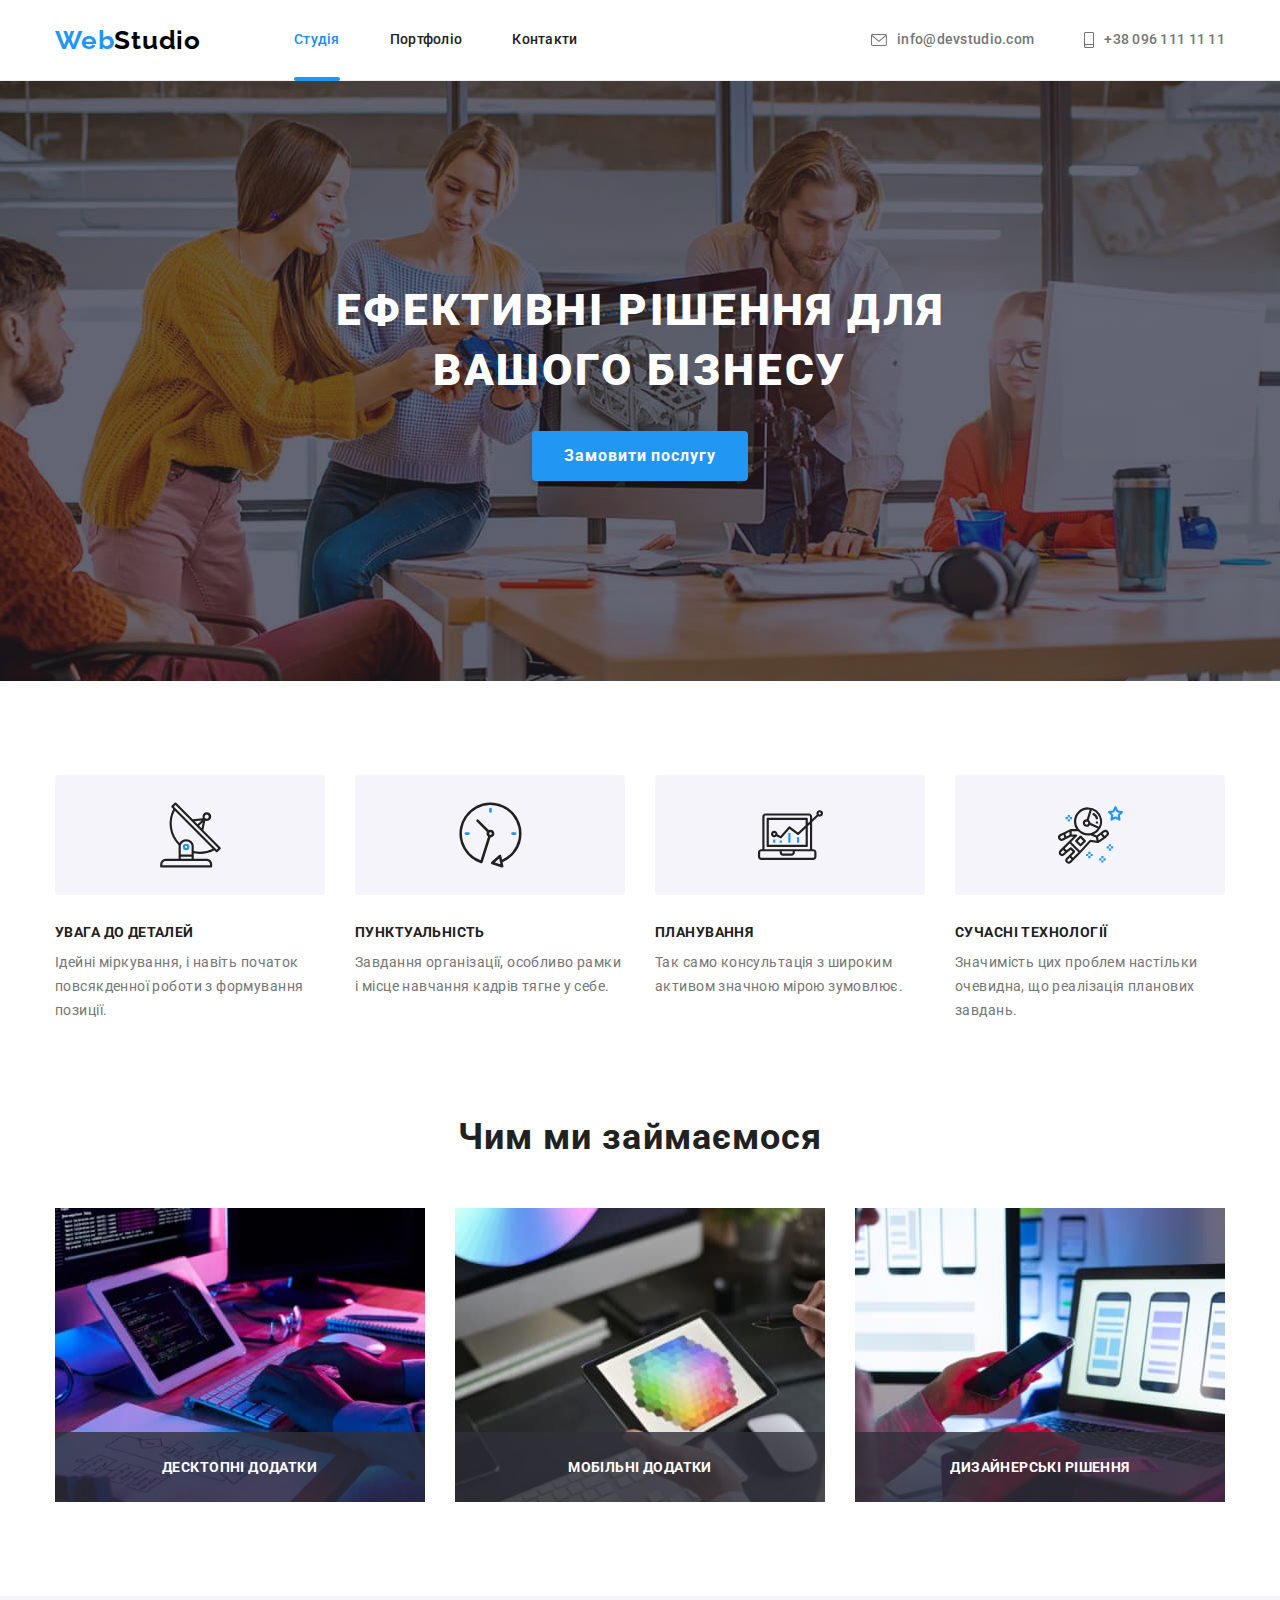
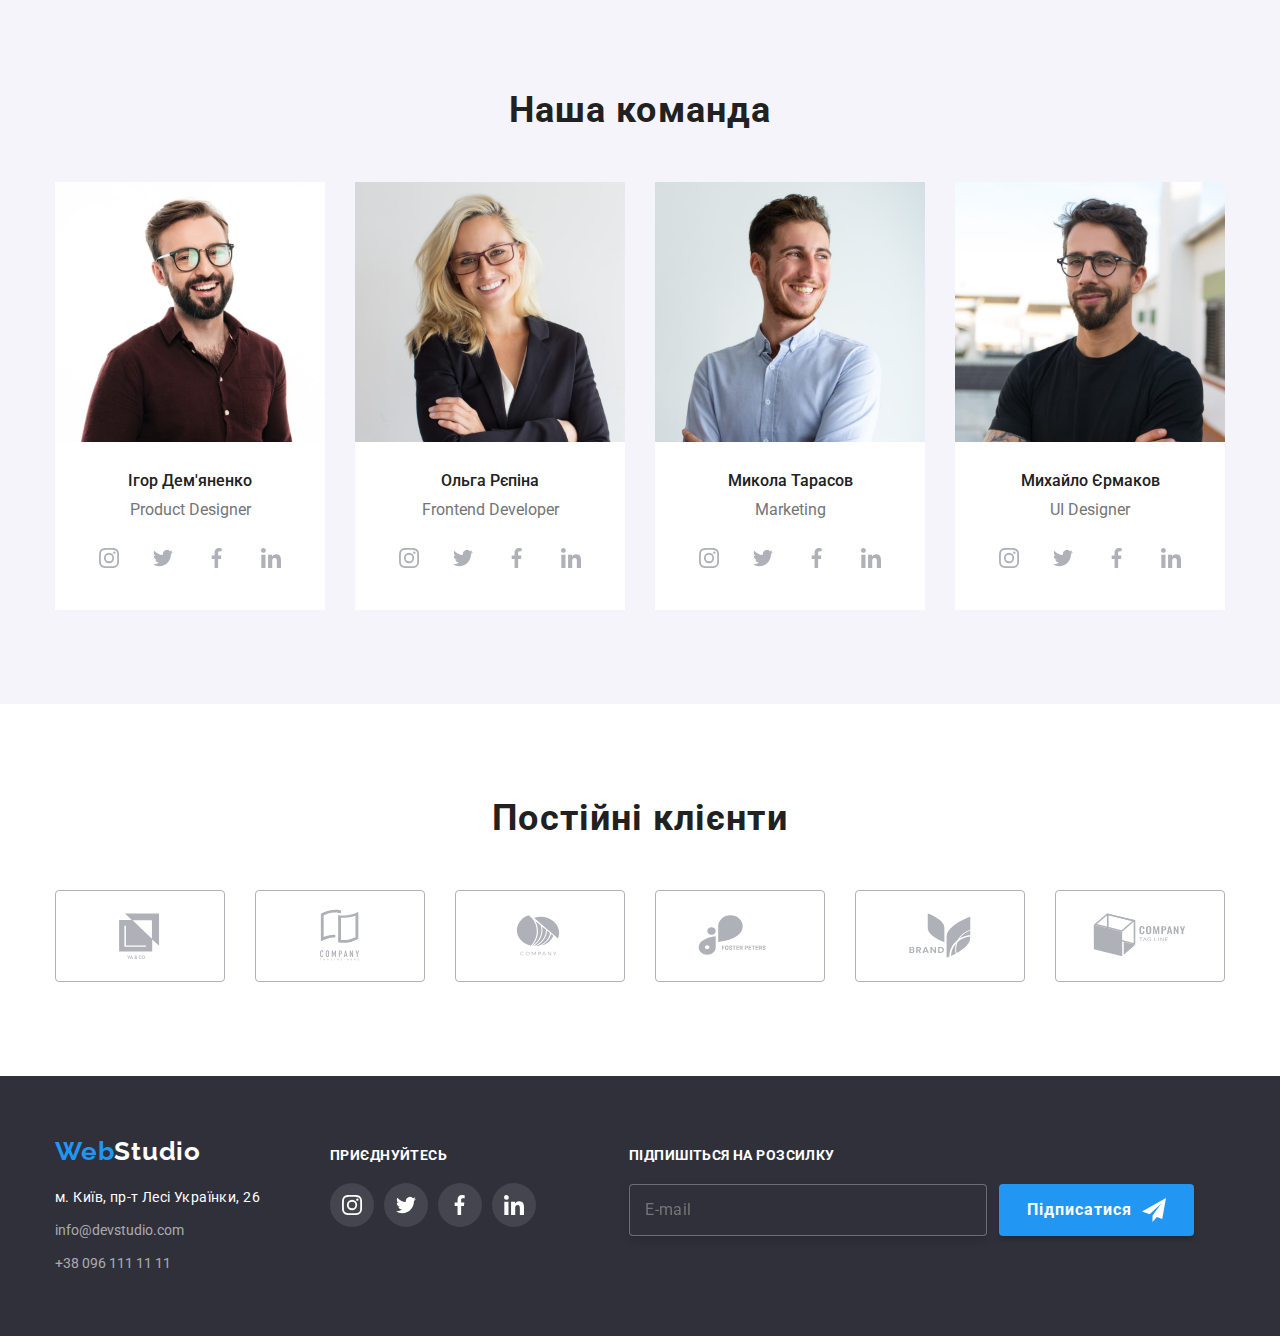
==== commit ee1a1406: "hh" ====
--- a/index.html
+++ b/index.html
@@ -214,42 +214,43 @@
           </h2>
           <div class="content-container">
             <ul class="list">
-              <div class="thumb">
-                <li>
-                  <img
+              <li>
+                <a href="#" class="content-link"
+                  ><img
                     src="./images/img-about-1.jpg"
                     alt="допомагаємо скластки робочій графік"
                     width="370"
                   />
-                </li>
-                <h3 class="thumb-text">
-                  Десктопні додатки
-                </h3>
-              </div>
-              <div class="thumb-item">
-                <li>
-                  <img
+                  <h3 class="thumb-text">
+                    Десктопні додатки
+                  </h3></a
+                >
+              </li>
+              <li>
+                <a href="#" class="content-link"
+                  ><img
                     src="./images/img-about-2.jpg"
                     alt="навчаємо на високому рівні"
                     width="370"
                   />
-                </li>
-                <h3 class="mobile-app-text">
-                  Мобільні додатки
-                </h3>
-              </div>
-              <div class="thumb-designe">
-                <li>
+                  <h3 class="mobile-app-text">
+                    Мобільні додатки
+                  </h3></a
+                >
+              </li>
+
+              <li>
+                <a href="#" class="content-link">
                   <img
                     src="./images/img-abour-3.jpg"
                     alt="здійснюєм ваші мрії"
                     width="370"
                   />
-                </li>
-                <h3 class="thumb-designe-text">
-                  Дизайнерські рішення
-                </h3>
-              </div>
+                  <h3 class="thumb-designe-text">
+                    Дизайнерські рішення
+                  </h3></a
+                >
+              </li>
             </ul>
           </div>
         </div>
@@ -798,117 +799,113 @@
           передзвонимо</b
         >
         <form class="modal-form">
-          <div class="modal-form-container">
-            <label class="form-label" for="name">
-              Ім'я</label
+          <label class="form-label" for="name">
+            Ім'я</label
+          >
+          <div class="form-wrap">
+            <input
+              class="form-input"
+              type="text"
+              name="name"
+              required
+              id="name"
+            />
+            <svg
+              class="modal-svg-input"
+              width="18"
+              height="18"
             >
-            <div class="form-wrap">
-              <input
-                class="form-input"
-                type="text"
-                name="name"
-                required
-                id="name"
-              />
-              <svg
-                class="modal-svg-input"
-                width="18"
-                height="18"
-              >
-                <use
-                  class="modal-icon"
-                  href="./images/symbol-defs.svg#iconperson-black-svg"
-                ></use>
-              </svg>
-            </div>
+              <use
+                class="modal-icon"
+                href="./images/symbol-defs.svg#iconperson-black-svg"
+              ></use>
+            </svg>
+          </div>
 
-            <label class="form-label" for="tel">
-              Телефон</label
+          <label class="form-label" for="tel">
+            Телефон</label
+          >
+          <div class="form-wrap">
+            <input
+              class="form-input"
+              type="tel"
+              name="tel"
+              required
+              id="tel"
+            />
+            <svg
+              class="modal-svg-input"
+              width="18"
+              height="18"
             >
-            <div class="form-wrap">
-              <input
-                class="form-input"
-                type="tel"
-                name="tel"
-                required
-                id="tel"
-              />
-              <svg
-                class="modal-svg-input"
-                width="18"
-                height="18"
-              >
-                <use
-                  class="modal-icon"
-                  href="./images/symbol-defs.svg#iconphone-black-svg"
-                ></use>
-              </svg>
-            </div>
+              <use
+                class="modal-icon"
+                href="./images/symbol-defs.svg#iconphone-black-svg"
+              ></use>
+            </svg>
+          </div>
 
-            <label class="form-label" for="mail">
-              Пошта</label
+          <label class="form-label" for="mail">
+            Пошта</label
+          >
+          <div class="form-wrap">
+            <input
+              class="form-input"
+              type="email"
+              name="mail"
+              required
+              id="mail"
+            />
+            <svg
+              class="modal-svg-input"
+              width="18"
+              height="18"
             >
-            <div class="form-wrap">
-              <input
-                class="form-input"
-                type="email"
-                name="mail"
-                required
-                id="mail"
-              />
-              <svg
-                class="modal-svg-input"
-                width="18"
-                height="18"
-              >
-                <use
-                  href="./images/symbol-defs.svg#iconemail-black-svg"
-                ></use>
-              </svg>
-            </div>
+              <use
+                href="./images/symbol-defs.svg#iconemail-black-svg"
+              ></use>
+            </svg>
+          </div>
 
+          <label class="form-label" for="comment"
+            >Коментар</label
+          >
+          <textarea
+            class="form-textarea"
+            name="comment"
+            id="comment"
+            rows="10"
+            placeholder="Введіть текст"
+          ></textarea>
+          <div class="form-checkbox">
+            <input
+              class="checkbox-input is-hidden"
+              type="checkbox"
+              name="checkbox"
+              required
+              id="checkbox"
+              value="true"
+            />
             <label
-              class="form-label"
-              for="comment"
-              >Коментар</label
+              for="checkbox"
+              class="check-text"
             >
-            <textarea
-              class="form-textarea"
-              name="comment"
-              id="comment"
-              rows="10"
-              placeholder="Введіть текст"
-            ></textarea>
-            <div class="form-checkbox">
-              <input
-                class="checkbox-input is-hidden"
-                type="checkbox"
-                name="checkbox"
-                required
-                id="checkbox"
-                value="true"
-              />
-              <label
-                for="checkbox"
-                class="check-text"
-              >
-                <span>
-                  <svg
-                    class="check-icon"
-                    height="15"
-                    width="16"
-                  >
-                    <use
-                      href="./images/symbol-defs.svg#icon-check-icon"
-                    ></use>
-                  </svg>
-                </span>
-                Погоджуюся з розсилкою та приймаю
-                <a class="form-link" href="#"
-                  >Умови договору</a
-                >
-              </label>
-            </div>
+              <span>
+                <svg
+                  class="check-icon"
+                  height="15"
+                  width="16"
+                >
+                  <use
+                    href="./images/symbol-defs.svg#icon-check-icon"
+                  ></use>
+                </svg>
+              </span>
+              Погоджуюся з розсилкою та приймаю
+              <a class="form-link" href="#"
+                >Умови договору</a
+              >
+            </label>
           </div>
           <button
             type="submit"
--- a/css/styles.css
+++ b/css/styles.css
@@ -451,6 +451,9 @@
   align-items: center;
   justify-content: center;
 }
+.content-link {
+  position: relative;
+}
 .slider {
   background-color: var(
     --section-background-color
@@ -767,7 +770,7 @@
   margin-right: 70px;
 }
 .footer-container {
-  align-items: center;
+  align-items: baseline;
   display: flex;
 }
 .soc-ocons-footer {
@@ -899,6 +902,7 @@
   transition: opacity 250ms
       cubic-bezier(0.4, 0, 0.2, 1),
     visibility 250ms cubic-bezier(0.4, 0, 0.2, 1);
+  background-color: rgba(0, 0, 0, 0.2);
 }
 
 .is-hidden {
@@ -914,6 +918,7 @@
   transform: translate(-50%, -50%) scale(1);
   transition: transform 250ms
     cubic-bezier(0.4, 0, 0.2, 1);
+  padding: 40px;
 
   min-width: 528px;
   min-height: 581px;
@@ -947,15 +952,7 @@
   padding: 0;
 }
 
-.modal-form-container {
-  display: flex;
-  flex-direction: column;
-  padding-left: 41px;
-  padding-right: 39px;
-}
-
 .form-title {
-  padding-top: 40px;
   display: block;
   text-align: center;
   margin-bottom: 12px;
@@ -1019,6 +1016,9 @@
   margin-bottom: 30px;
   padding-left: 51px;
   padding-right: 51px;
+}
+.form-textarea {
+  width: 100%;
 }
 
 .form-textarea::placeholder {
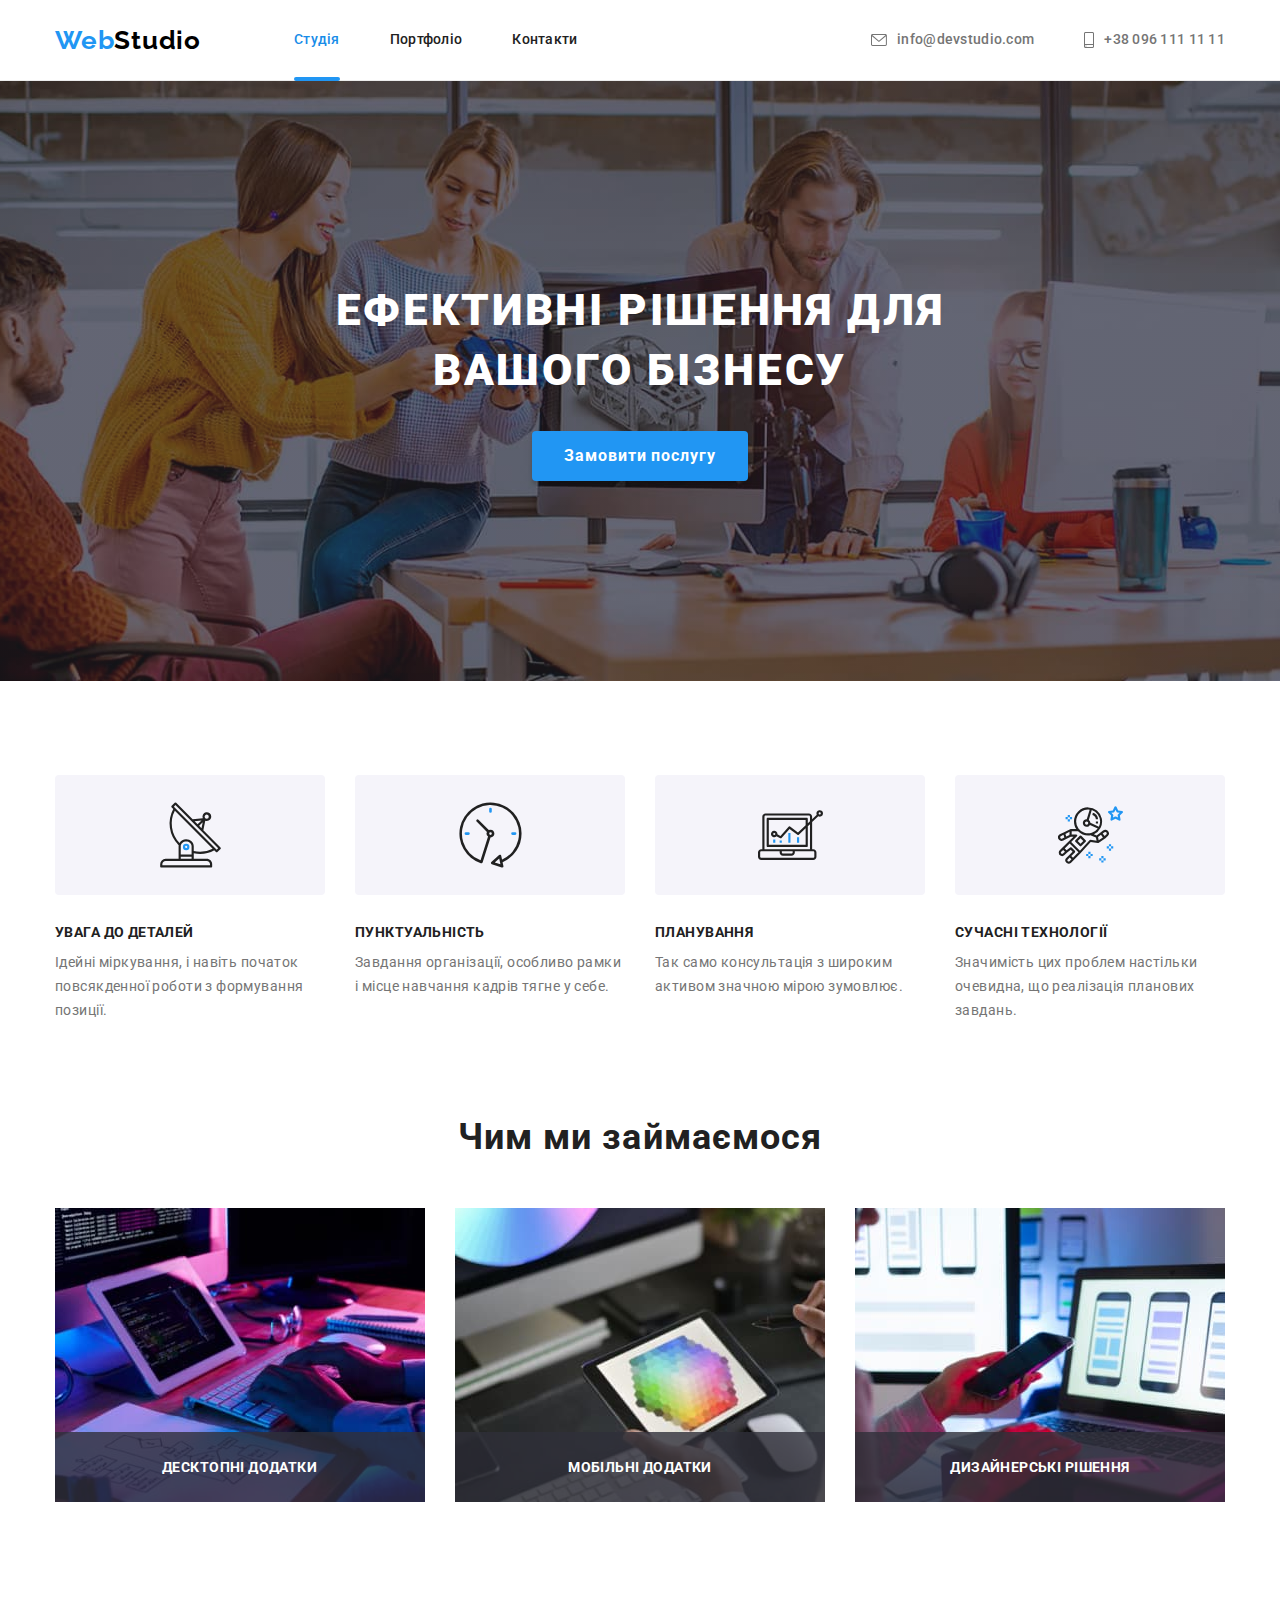
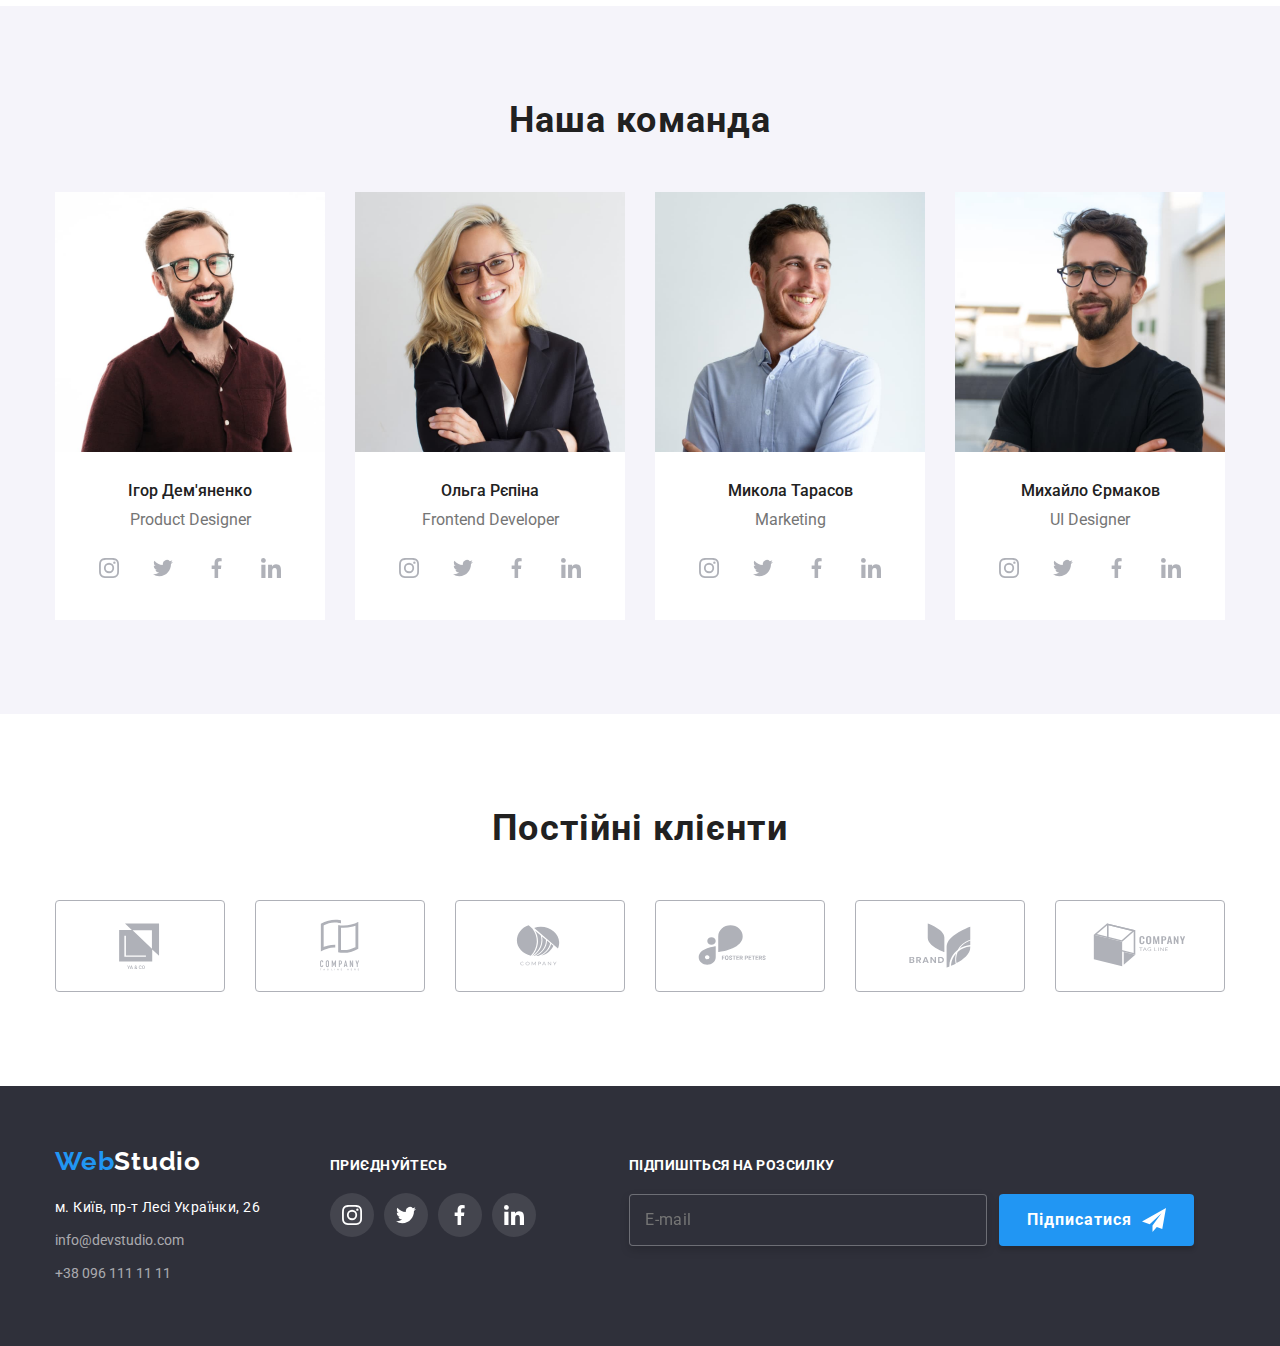
==== commit d4631dcd: "hh" ====
--- a/index.html
+++ b/index.html
@@ -214,7 +214,7 @@
           </h2>
           <div class="content-container">
             <ul class="list">
-              <li>
+              <li class="modal-list-text">
                 <a href="#" class="content-link"
                   ><img
                     src="./images/img-about-1.jpg"
@@ -226,7 +226,7 @@
                   </h3></a
                 >
               </li>
-              <li>
+              <li class="modal-list-text">
                 <a href="#" class="content-link"
                   ><img
                     src="./images/img-about-2.jpg"
@@ -239,7 +239,7 @@
                 >
               </li>
 
-              <li>
+              <li class="modal-list-text">
                 <a href="#" class="content-link">
                   <img
                     src="./images/img-abour-3.jpg"
@@ -799,73 +799,85 @@
           передзвонимо</b
         >
         <form class="modal-form">
-          <label class="form-label" for="name">
-            Ім'я</label
-          >
-          <div class="form-wrap">
-            <input
-              class="form-input"
-              type="text"
-              name="name"
-              required
-              id="name"
-            />
-            <svg
-              class="modal-svg-input"
-              width="18"
-              height="18"
-            >
-              <use
-                class="modal-icon"
-                href="./images/symbol-defs.svg#iconperson-black-svg"
-              ></use>
-            </svg>
-          </div>
-
-          <label class="form-label" for="tel">
-            Телефон</label
-          >
-          <div class="form-wrap">
-            <input
-              class="form-input"
-              type="tel"
-              name="tel"
-              required
-              id="tel"
-            />
-            <svg
-              class="modal-svg-input"
-              width="18"
-              height="18"
-            >
-              <use
-                class="modal-icon"
-                href="./images/symbol-defs.svg#iconphone-black-svg"
-              ></use>
-            </svg>
-          </div>
-
-          <label class="form-label" for="mail">
-            Пошта</label
-          >
-          <div class="form-wrap">
-            <input
-              class="form-input"
-              type="email"
-              name="mail"
-              required
-              id="mail"
-            />
-            <svg
-              class="modal-svg-input"
-              width="18"
-              height="18"
-            >
-              <use
-                href="./images/symbol-defs.svg#iconemail-black-svg"
-              ></use>
-            </svg>
-          </div>
+          <ul class="form-list list">
+            <li class="modal-list-text">
+              <label
+                class="form-label"
+                for="name"
+              >
+                Ім'я</label
+              >
+              <div class="form-wrap">
+                <input
+                  class="form-input"
+                  type="text"
+                  name="name"
+                  required
+                  id="name"
+                />
+                <svg
+                  class="modal-svg-input"
+                  width="18"
+                  height="18"
+                >
+                  <use
+                    class="modal-icon"
+                    href="./images/symbol-defs.svg#iconperson-black-svg"
+                  ></use>
+                </svg>
+              </div>
+            </li>
+            <li class="modal-list-text">
+              <label class="form-label" for="tel">
+                Телефон</label
+              >
+              <div class="form-wrap">
+                <input
+                  class="form-input"
+                  type="tel"
+                  name="tel"
+                  required
+                  id="tel"
+                />
+                <svg
+                  class="modal-svg-input"
+                  width="18"
+                  height="18"
+                >
+                  <use
+                    class="modal-icon"
+                    href="./images/symbol-defs.svg#iconphone-black-svg"
+                  ></use>
+                </svg>
+              </div>
+            </li>
+            <li class="modal-list-text">
+              <label
+                class="form-label"
+                for="mail"
+              >
+                Пошта</label
+              >
+              <div class="form-wrap">
+                <input
+                  class="form-input"
+                  type="email"
+                  name="mail"
+                  required
+                  id="mail"
+                />
+                <svg
+                  class="modal-svg-input"
+                  width="18"
+                  height="18"
+                >
+                  <use
+                    href="./images/symbol-defs.svg#iconemail-black-svg"
+                  ></use>
+                </svg>
+              </div>
+            </li>
+          </ul>
 
           <label class="form-label" for="comment"
             >Коментар</label
--- a/css/styles.css
+++ b/css/styles.css
@@ -963,6 +963,9 @@
   letter-spacing: 0.03em;
   color: var(--title-text-color);
 }
+.modal-list-text {
+  margin-bottom: 10px;
+}
 
 .form-label {
   display: flex;
@@ -971,6 +974,7 @@
   font-size: 12px;
   line-height: 1.71;
   letter-spacing: 0.01em;
+  margin-bottom: 4px;
 
   color: var(--second-text-color);
 }
@@ -996,7 +1000,6 @@
 .form-wrap {
   position: relative;
   display: flex;
-  margin-bottom: 10px;
 }
 
 .modal-svg-input {
@@ -1064,8 +1067,7 @@
   height: 120px;
   resize: none;
   padding-left: 16px;
-
-  margin-bottom: 20px;
+  margin-top: 4px;
 }
 .form-textarea:focus {
   border-color: var(--accent-text-color);
@@ -1092,6 +1094,7 @@
   font-size: 14px;
   line-height: 1.71;
   letter-spacing: 0.03em;
+  margin-top: 20px;
 
   gap: 9px;
 
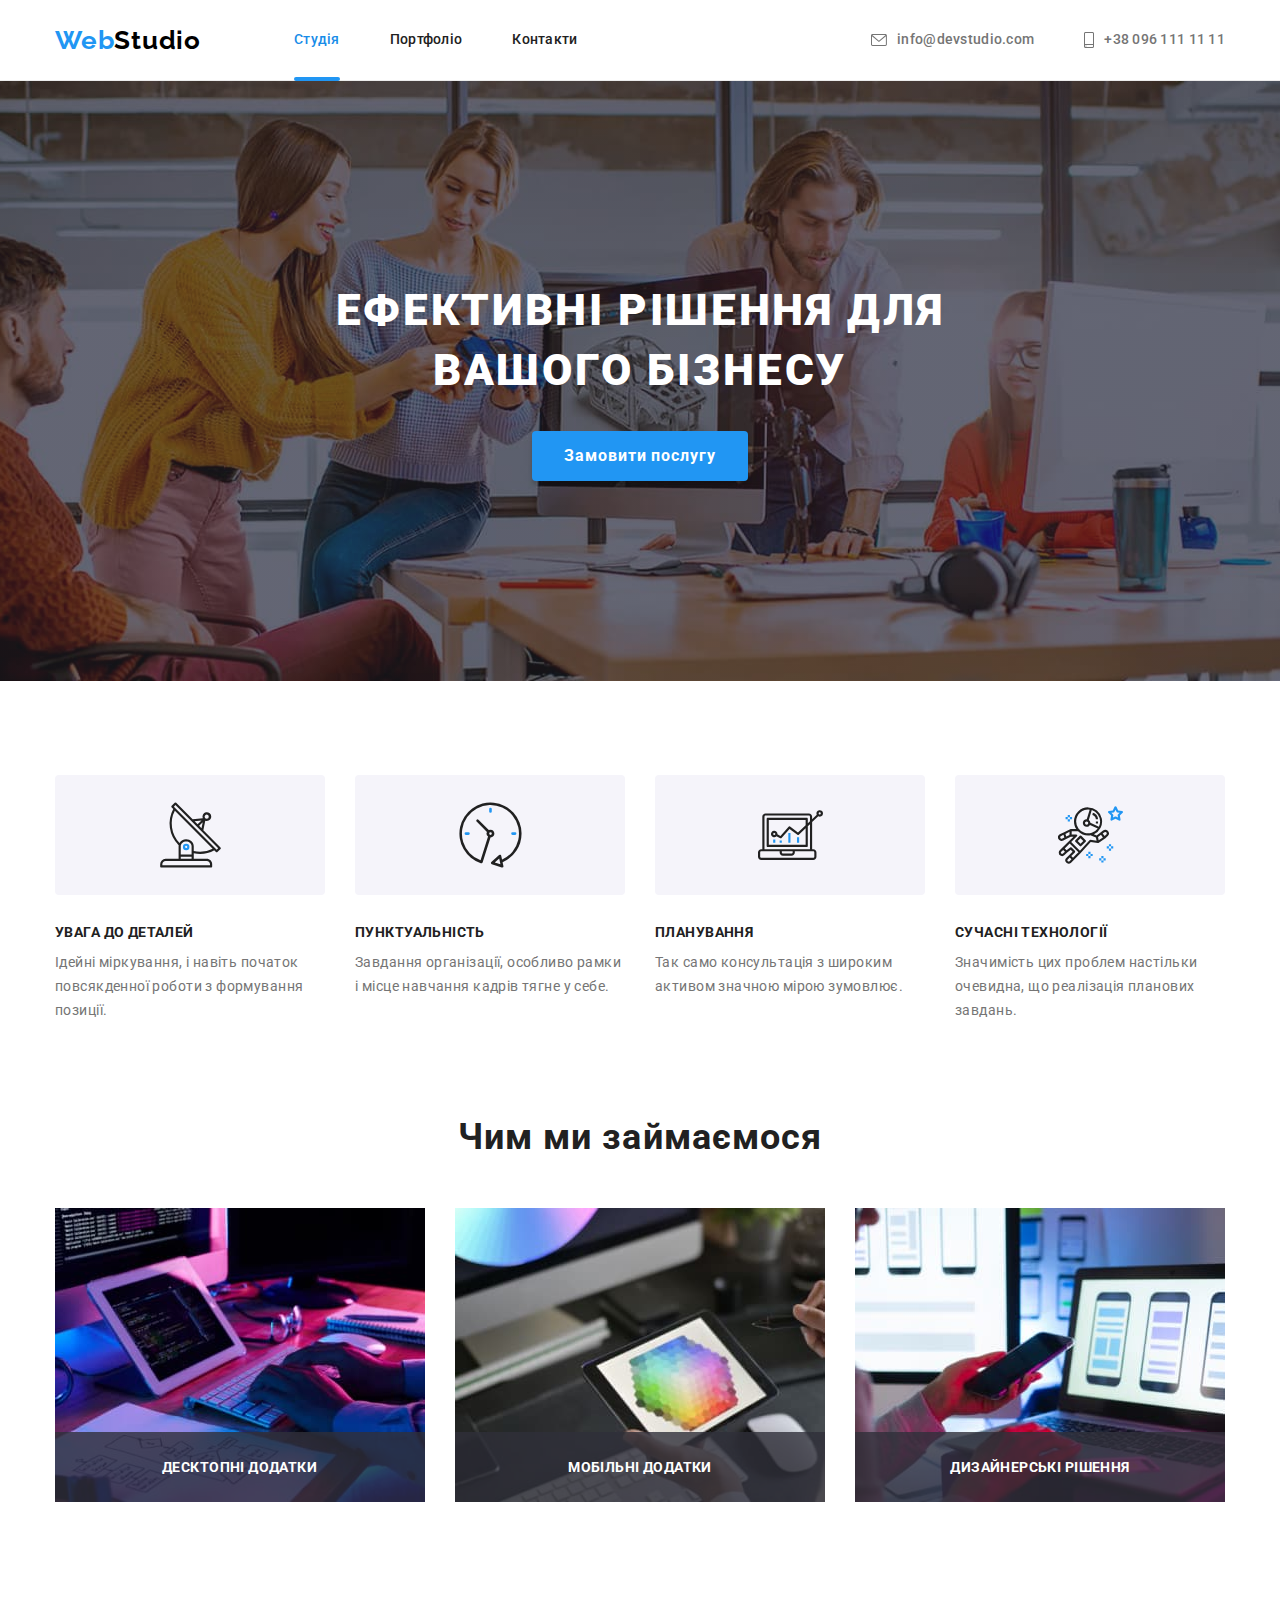
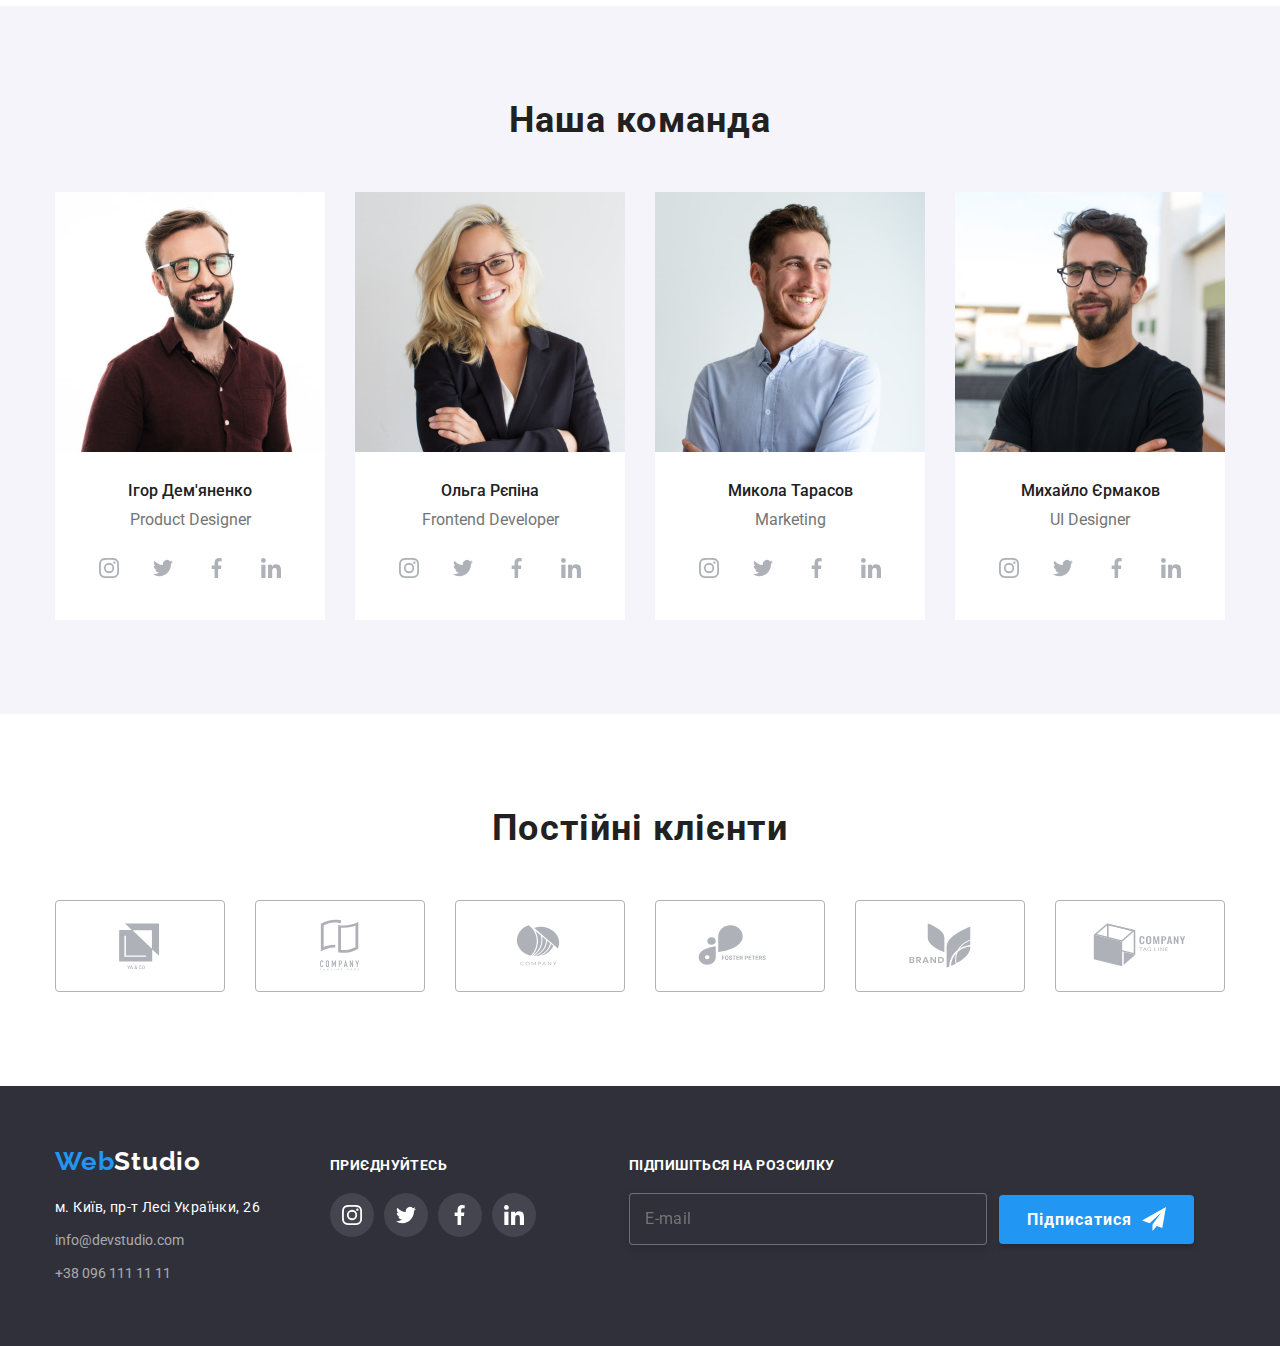
==== commit ca92744a: "исправил ошибки в модалке" ====
--- a/index.html
+++ b/index.html
@@ -741,39 +741,39 @@
             </li>
           </ul>
         </div>
-        <form class="form-footer">
-          <div class="form-container">
+        <div class="form-container">
+          <p class="footer-form-text">
+            Підпишіться на розсилку
+          </p>
+          <form class="form-footer">
             <label
               class="footer-label"
               for="gmail"
-              >Підпишіться на розсилку</label
+            ></label>
+            <input
+              class="footer-input"
+              type="email"
+              name="gmail"
+              id="gmail"
+              placeholder="E-mail"
+            />
+            <button
+              type="submit"
+              class="footer-btn"
             >
-            <div class="secondary-form-container">
-              <input
-                class="footer-input"
-                type="email"
-                name="gmail"
-                id="gmail"
-                placeholder="E-mail"
-              />
-              <button
-                type="submit"
-                class="footer-btn"
-              >
-                Підписатися
-                <svg
-                  class="footer-btn-icon"
-                  width="24"
-                  height="24"
-                >
-                  <use
-                    href="./images/symbol-defs.svg#icon-send"
-                  ></use>
-                </svg>
-              </button>
-            </div>
-          </div>
-        </form>
+              Підписатися
+              <svg
+                class="footer-btn-icon"
+                width="24"
+                height="24"
+              >
+                <use
+                  href="./images/symbol-defs.svg#icon-send"
+                ></use>
+              </svg>
+            </button>
+          </form>
+        </div>
       </div>
     </footer>
     <div class="backdrop is-hidden" data-modal>
@@ -891,7 +891,7 @@
           ></textarea>
           <div class="form-checkbox">
             <input
-              class="checkbox-input is-hidden"
+              class="checkbox-input visually-hidden"
               type="checkbox"
               name="checkbox"
               required
@@ -914,7 +914,7 @@
                 </svg>
               </span>
               Погоджуюся з розсилкою та приймаю
-              <a class="form-link" href="#"
+              <a href="#" class="form-link"
                 >Умови договору</a
               >
             </label>
--- a/css/styles.css
+++ b/css/styles.css
@@ -267,7 +267,7 @@
   padding: 0;
   overflow: hidden;
   border: 0;
-  clip: rect(0 0 0 0);
+  /* clip: rect(0 0 0 0); */
 }
 /* button */
 .button {
@@ -794,16 +794,6 @@
   fill: var(--primary-text-color);
 }
 
-.footer-label {
-  font-weight: 700;
-  font-size: 14px;
-  line-height: 1.14;
-  letter-spacing: 0.03em;
-  text-transform: uppercase;
-  color: var(--primary-text-color);
-  margin-bottom: 20px;
-}
-
 .footer-input {
   width: 358px;
   font-weight: 400;
@@ -826,6 +816,22 @@
 .footer-input:focus {
   border-color: var(--accent-text-color);
   outline: transparent;
+}
+.form-footer {
+  display: flex;
+  align-items: center;
+  justify-content: center;
+}
+
+.footer-form-text {
+  margin-bottom: 20px;
+  font-weight: 700;
+  font-size: 14px;
+  line-height: 1.14;
+  letter-spacing: 0.03em;
+  text-transform: uppercase;
+
+  color: var(--primary-text-color);
 }
 
 .footer-btn {
@@ -910,6 +916,18 @@
   pointer-events: none;
   visibility: hidden;
 }
+.visually-hidden {
+  position: absolute;
+  white-space: nowrap;
+  width: 1px;
+  height: 1px;
+  overflow: hidden;
+  border: 0;
+  padding: 0;
+  clip: rect(0 0 0 0);
+  clip-path: inset(50%);
+  margin: -1px;
+}
 
 .modal {
   position: absolute;
@@ -972,7 +990,6 @@
   flex-direction: column;
   font-weight: 400;
   font-size: 12px;
-  line-height: 1.71;
   letter-spacing: 0.01em;
   margin-bottom: 4px;
 
@@ -982,7 +999,6 @@
 .form-input {
   height: 40px;
   width: 100%;
-  padding-left: 42px;
 
   border: 1px solid rgba(33, 33, 33, 0.2);
   border-radius: 4px;
@@ -1016,9 +1032,8 @@
   font-size: 14px;
   line-height: 1.16;
   letter-spacing: 0.03em;
+  margin-top: 20px;
   margin-bottom: 30px;
-  padding-left: 51px;
-  padding-right: 51px;
 }
 .form-textarea {
   width: 100%;
@@ -1037,8 +1052,6 @@
 }
 
 .checkbox-input {
-  padding-left: 52px;
-  padding-right: 51px;
 }
 .form-link {
   color: #2196f3;
@@ -1067,7 +1080,6 @@
   height: 120px;
   resize: none;
   padding-left: 16px;
-  margin-top: 4px;
 }
 .form-textarea:focus {
   border-color: var(--accent-text-color);
@@ -1083,6 +1095,7 @@
   display: flex;
   align-items: center;
   justify-content: center;
+  margin-right: 9px;
 
   fill: transparent;
 }
@@ -1094,12 +1107,14 @@
   font-size: 14px;
   line-height: 1.71;
   letter-spacing: 0.03em;
-  margin-top: 20px;
-
-  gap: 9px;
-
+
+  /* gap: 9px; */
   color: var(--second-text-color);
 }
+
+/* .check-text span {
+  display: flex;
+} */
 .check-icon {
   display: flex;
   align-items: center;
@@ -1112,8 +1127,12 @@
 }
 
 .checkbox-input:focus + .check-text span {
-  border-color: var(--accent-text-color);
-}
+  border-color: #2196f3;
+}
+.form-link {
+  margin-left: 5px;
+}
+
 .form-button {
   align-items: center;
   text-align: center;
@@ -1145,8 +1164,15 @@
     --accent-background-color
   );
 }
-.form-checkbox {
-  display: flex;
-  align-items: center;
-  justify-content: center;
-}
+
+.button-modal {
+  transition: fill 250ms
+    cubic-bezier(0.4, 0, 0.2, 1);
+}
+.button-modal:focus .modal-icon,
+.button-modal:hover .modal-icon {
+  fill: var(--accent-text-color);
+}
+.button-modal:focus {
+  background-color: #ffffff;
+}
